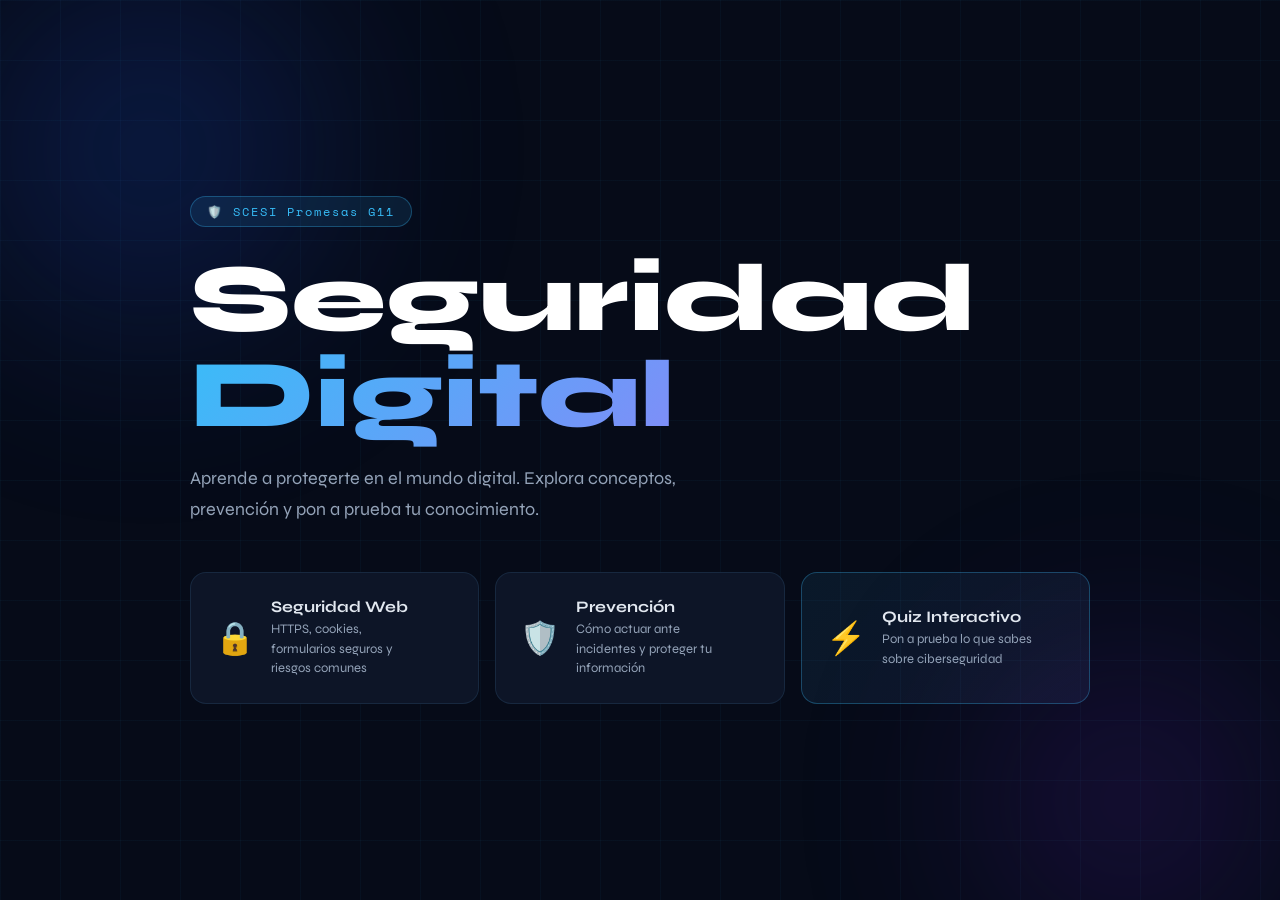
==== index.html @ bc3617bd "style: update quiz styles and layout" ====
<!DOCTYPE html>
<html lang="es">
<head>
  <meta charset="UTF-8">
  <meta name="viewport" content="width=device-width, initial-scale=1.0">
  <title>CiberSeguridad — Aprende y Protégete</title>
  <link rel="preconnect" href="https://fonts.googleapis.com">
  <link href="https://fonts.googleapis.com/css2?family=Space+Mono:wght@400;700&family=Syne:wght@400;600;800&display=swap" rel="stylesheet">
  <link rel="stylesheet" href="css/quiz.css">
</head>
<body>

  <!-- ===== MENU PRINCIPAL ===== -->
  <div id="menu" class="menu-screen">
    <div class="hero-bg">
      <div class="grid-lines"></div>
      <div class="glow-orb orb1"></div>
      <div class="glow-orb orb2"></div>
    </div>

    <div class="hero-content">
      <div class="badge">🛡️ SCESI Promesas G11</div>
      <h1 class="hero-title">Seguridad<br><span class="accent">Digital</span></h1>
      <p class="hero-sub">Aprende a protegerte en el mundo digital. Explora conceptos, prevención y pon a prueba tu conocimiento.</p>

      <div class="card-grid">
        <button class="nav-card" onclick="showScreen('web-security')">
          <div class="card-icon">🔒</div>
          <div class="card-body">
            <h3>Seguridad Web</h3>
            <p>HTTPS, cookies, formularios seguros y riesgos comunes</p>
          </div>
          <div class="card-arrow">→</div>
        </button>

        <button class="nav-card" onclick="showScreen('prevention')">
          <div class="card-icon">🛡️</div>
          <div class="card-body">
            <h3>Prevención</h3>
            <p>Cómo actuar ante incidentes y proteger tu información</p>
          </div>
          <div class="card-arrow">→</div>
        </button>

        <button class="nav-card highlight" onclick="showScreen('quiz')">
          <div class="card-icon">⚡</div>
          <div class="card-body">
            <h3>Quiz Interactivo</h3>
            <p>Pon a prueba lo que sabes sobre ciberseguridad</p>
          </div>
          <div class="card-arrow">→</div>
        </button>
      </div>
    </div>
  </div>

  <!-- ===== SEGURIDAD WEB ===== -->
  <section id="web-security" class="screen hidden">
    <div class="screen-inner">
      <button class="back-btn" onclick="goBack()">← Volver</button>

      <div class="screen-header">
        <span class="screen-tag">Módulo 01</span>
        <h2>Seguridad Web</h2>
        <p class="screen-desc">Comprende los fundamentos que protegen tu experiencia en internet.</p>
      </div>

      <div class="concept-grid">
        <div class="concept-card green">
          <div class="concept-icon">🔐</div>
          <h4>HTTPS</h4>
          <p>Protocolo que cifra la comunicación entre tu navegador y el servidor. Garantiza que nadie intercepte tus datos en tránsito.</p>
          <div class="concept-tag">Cifrado</div>
        </div>

        <div class="concept-card blue">
          <div class="concept-icon">🍪</div>
          <h4>Cookies</h4>
          <p>Pequeños archivos que guardan tus preferencias y sesiones. Pueden ser seguros o usados para rastrearte sin tu consentimiento.</p>
          <div class="concept-tag">Sesiones</div>
        </div>

        <div class="concept-card purple">
          <div class="concept-icon">📝</div>
          <h4>Formularios Seguros</h4>
          <p>Los formularios con HTTPS y validaciones protegen tus datos personales del robo y la manipulación maliciosa.</p>
          <div class="concept-tag">Protección</div>
        </div>

        <div class="concept-card orange">
          <div class="concept-icon">🔑</div>
          <h4>Permisos del Navegador</h4>
          <p>Tu navegador pide permiso antes de acceder a tu cámara, micrófono o ubicación. Siempre revisa qué sitios tienen acceso.</p>
          <div class="concept-tag">Privacidad</div>
        </div>
      </div>

      <div class="risk-section">
        <h3 class="section-label">⚠️ Riesgos Comunes</h3>
        <div class="risk-list">
          <div class="risk-item">
            <div class="risk-num">01</div>
            <div>
              <strong>Enlaces Sospechosos (Phishing)</strong>
              <p>URLs falsas que imitan sitios legítimos para robar tus credenciales. Siempre verifica el dominio antes de hacer clic.</p>
            </div>
          </div>
          <div class="risk-item">
            <div class="risk-num">02</div>
            <div>
              <strong>Descargas Inseguras</strong>
              <p>Archivos de fuentes desconocidas pueden contener malware, virus o ransomware que compromentan tu dispositivo.</p>
            </div>
          </div>
          <div class="risk-item">
            <div class="risk-num">03</div>
            <div>
              <strong>Redes WiFi Públicas</strong>
              <p>En redes no protegidas, atacantes pueden interceptar tu tráfico con ataques "Man-in-the-Middle".</p>
            </div>
          </div>
        </div>
      </div>
    </div>
  </section>

  <!-- ===== PREVENCIÓN ===== -->
  <section id="prevention" class="screen hidden">
    <div class="screen-inner">
      <button class="back-btn" onclick="goBack()">← Volver</button>

      <div class="screen-header">
        <span class="screen-tag">Módulo 02</span>
        <h2>Prevención</h2>
        <p class="screen-desc">Acciones concretas para protegerte antes, durante y después de un incidente.</p>
      </div>

      <div class="prevention-grid">
        <div class="prev-card">
          <div class="prev-step">1</div>
          <div class="prev-icon">🚫</div>
          <h4>No hacer clic en enlaces desconocidos</h4>
          <p>Si recibes un link inesperado por correo o mensaje, no lo abras. Navega directamente al sitio oficial.</p>
        </div>
        <div class="prev-card">
          <div class="prev-step">2</div>
          <div class="prev-icon">📥</div>
          <h4>No descargar archivos sospechosos</h4>
          <p>Descarga software solo desde sitios oficiales. Verifica siempre la fuente y el hash del archivo cuando sea posible.</p>
        </div>
        <div class="prev-card">
          <div class="prev-step">3</div>
          <div class="prev-icon">🌐</div>
          <h4>Usar sitios con HTTPS</h4>
          <p>Busca el candado en la barra de dirección. Evita ingresar datos en sitios sin cifrado (HTTP).</p>
        </div>
        <div class="prev-card">
          <div class="prev-step">4</div>
          <div class="prev-icon">🦠</div>
          <h4>Actualizar el antivirus</h4>
          <p>Mantén tu antivirus al día. Las nuevas amenazas emergen constantemente y las actualizaciones te protegen de ellas.</p>
        </div>
        <div class="prev-card">
          <div class="prev-step">5</div>
          <div class="prev-icon">🔑</div>
          <h4>Contraseñas fuertes y únicas</h4>
          <p>Usa contraseñas largas con caracteres variados. Nunca repitas la misma contraseña en múltiples sitios.</p>
        </div>
        <div class="prev-card">
          <div class="prev-step">6</div>
          <div class="prev-icon">📱</div>
          <h4>Activar autenticación de dos factores</h4>
          <p>El 2FA añade una capa extra de seguridad. Aunque te roben la contraseña, no podrán acceder sin el segundo factor.</p>
        </div>
      </div>

      <div class="incident-box">
        <h3>🚨 ¿Qué hacer si fuiste víctima de un incidente?</h3>
        <ol class="incident-steps">
          <li>Cambia inmediatamente tus contraseñas comprometidas</li>
          <li>Notifica a tu banco si hay datos financieros involucrados</li>
          <li>Escanea tu dispositivo con un antivirus actualizado</li>
          <li>Reporta el incidente a las autoridades correspondientes</li>
          <li>Revisa si tus datos aparecen en filtraciones conocidas</li>
        </ol>
      </div>
    </div>
  </section>

  <!-- ===== QUIZ ===== -->
  <section id="quiz" class="screen hidden">
    <div class="screen-inner">
      <button class="back-btn" onclick="goBack()">← Volver</button>

      <div class="screen-header">
        <span class="screen-tag">Módulo 03</span>
        <h2>Quiz de Ciberseguridad</h2>
        <p class="screen-desc">Responde las preguntas y descubre cuánto sabes sobre seguridad digital.</p>
      </div>

      <div class="quiz-progress-bar">
        <div class="progress-fill" id="progress-fill"></div>
      </div>
      <p class="progress-text" id="progress-text">0 de 5 respondidas</p>

      <div class="questions-list">

        <div class="question-card" id="q0">
          <div class="q-header">
            <span class="q-num">01</span>
            <span class="q-status" id="status0"></span>
          </div>
          <p class="q-text">¿Qué significa HTTPS?</p>
          <div class="options">
            <button class="opt-btn" onclick="checkAnswer(0, true, this)">🔒 Protocolo de transferencia seguro con cifrado</button>
            <button class="opt-btn" onclick="checkAnswer(0, false, this)">💀 Un tipo de virus informático</button>
            <button class="opt-btn" onclick="checkAnswer(0, false, this)">📧 Un protocolo de correo electrónico</button>
          </div>
          <div class="feedback" id="feedback0"></div>
        </div>

        <div class="question-card" id="q1">
          <div class="q-header">
            <span class="q-num">02</span>
            <span class="q-status" id="status1"></span>
          </div>
          <p class="q-text">¿Es seguro descargar archivos de fuentes desconocidas?</p>
          <div class="options">
            <button class="opt-btn" onclick="checkAnswer(1, false, this)">✅ Sí, si el archivo se ve normal</button>
            <button class="opt-btn" onclick="checkAnswer(1, true, this)">🚫 No, pueden contener malware</button>
          </div>
          <div class="feedback" id="feedback1"></div>
        </div>

        <div class="question-card" id="q2">
          <div class="q-header">
            <span class="q-num">03</span>
            <span class="q-status" id="status2"></span>
          </div>
          <p class="q-text">¿Qué debes hacer con enlaces sospechosos que recibes?</p>
          <div class="options">
            <button class="opt-btn" onclick="checkAnswer(2, true, this)">🛡️ Evitar abrirlos y reportarlos</button>
            <button class="opt-btn" onclick="checkAnswer(2, false, this)">🖱️ Abrirlos para ver de qué se trata</button>
            <button class="opt-btn" onclick="checkAnswer(2, false, this)">📤 Reenviarlos a contactos para avisar</button>
          </div>
          <div class="feedback" id="feedback2"></div>
        </div>

        <div class="question-card" id="q3">
          <div class="q-header">
            <span class="q-num">04</span>
            <span class="q-status" id="status3"></span>
          </div>
          <p class="q-text">¿Para qué sirve la autenticación de dos factores (2FA)?</p>
          <div class="options">
            <button class="opt-btn" onclick="checkAnswer(3, false, this)">🎨 Para cambiar el diseño del login</button>
            <button class="opt-btn" onclick="checkAnswer(3, true, this)">🔐 Añade una capa extra de seguridad además de la contraseña</button>
            <button class="opt-btn" onclick="checkAnswer(3, false, this)">📶 Mejora la velocidad de internet</button>
          </div>
          <div class="feedback" id="feedback3"></div>
        </div>

        <div class="question-card" id="q4">
          <div class="q-header">
            <span class="q-num">05</span>
            <span class="q-status" id="status4"></span>
          </div>
          <p class="q-text">¿Qué indica el candado 🔒 en la barra de dirección del navegador?</p>
          <div class="options">
            <button class="opt-btn" onclick="checkAnswer(4, false, this)">🚨 Que el sitio está bloqueado</button>
            <button class="opt-btn" onclick="checkAnswer(4, false, this)">💳 Que puedes pagar de forma gratuita</button>
            <button class="opt-btn" onclick="checkAnswer(4, true, this)">✅ Que la conexión usa HTTPS y está cifrada</button>
          </div>
          <div class="feedback" id="feedback4"></div>
        </div>

      </div>

      <div class="score-panel" id="score-panel">
        <div class="score-label">Puntaje</div>
        <div class="score-display" id="score">0/5</div>
        <div class="final-msg" id="final"></div>
        <button class="retry-btn" onclick="resetQuiz()" id="retry-btn" style="display:none">🔄 Intentar de nuevo</button>
      </div>

    </div>
  </section>

  <script src="js/quiz.js"></script>
</body>
</html>
---- css/quiz.css ----
/* ===========================
   CSS VARIABLES & RESET
=========================== */
:root {
  --bg: #060b18;
  --surface: #0d1527;
  --surface2: #111e35;
  --border: rgba(99, 179, 237, 0.12);
  --accent: #38bdf8;
  --accent2: #818cf8;
  --accent3: #34d399;
  --danger: #f87171;
  --text: #e2e8f0;
  --text-dim: #94a3b8;
  --green: #34d399;
  --green-dim: rgba(52, 211, 153, 0.1);
  --blue: #60a5fa;
  --blue-dim: rgba(96, 165, 250, 0.1);
  --purple: #a78bfa;
  --purple-dim: rgba(167, 139, 250, 0.1);
  --orange: #fb923c;
  --orange-dim: rgba(251, 146, 60, 0.1);
  --radius: 16px;
  --font-display: 'Syne', sans-serif;
  --font-mono: 'Space Mono', monospace;
}
 
*, *::before, *::after {
  box-sizing: border-box;
  margin: 0;
  padding: 0;
}
 
html { scroll-behavior: smooth; }
 
body {
  background: var(--bg);
  color: var(--text);
  font-family: var(--font-display);
  min-height: 100vh;
  overflow-x: hidden;
}
 
/* ===========================
   MENU / HERO
=========================== */
.menu-screen {
  min-height: 100vh;
  display: flex;
  align-items: center;
  justify-content: center;
  position: relative;
  padding: 40px 20px;
}
 
.hero-bg {
  position: fixed;
  inset: 0;
  pointer-events: none;
  z-index: 0;
  overflow: hidden;
}
 
.grid-lines {
  position: absolute;
  inset: 0;
  background-image:
    linear-gradient(rgba(56, 189, 248, 0.04) 1px, transparent 1px),
    linear-gradient(90deg, rgba(56, 189, 248, 0.04) 1px, transparent 1px);
  background-size: 60px 60px;
}
 
.glow-orb {
  position: absolute;
  border-radius: 50%;
  filter: blur(100px);
  opacity: 0.35;
  animation: float 8s ease-in-out infinite;
}
.orb1 {
  width: 500px; height: 500px;
  background: radial-gradient(circle, #1d4ed8, transparent 70%);
  top: -100px; left: -100px;
}
.orb2 {
  width: 400px; height: 400px;
  background: radial-gradient(circle, #5b21b6, transparent 70%);
  bottom: -100px; right: -50px;
  animation-delay: -4s;
}
 
@keyframes float {
  0%, 100% { transform: translate(0, 0); }
  50% { transform: translate(30px, 20px); }
}
 
.hero-content {
  position: relative;
  z-index: 1;
  max-width: 900px;
  width: 100%;
}
 
.badge {
  display: inline-block;
  background: rgba(56, 189, 248, 0.1);
  border: 1px solid rgba(56, 189, 248, 0.3);
  color: var(--accent);
  font-family: var(--font-mono);
  font-size: 12px;
  padding: 6px 16px;
  border-radius: 100px;
  letter-spacing: 2px;
  margin-bottom: 24px;
}
 
.hero-title {
  font-size: clamp(3rem, 8vw, 6rem);
  font-weight: 800;
  line-height: 1;
  margin-bottom: 20px;
  color: #fff;
}
 
.accent {
  background: linear-gradient(135deg, var(--accent), var(--accent2));
  -webkit-background-clip: text;
  -webkit-text-fill-color: transparent;
  background-clip: text;
}
 
.hero-sub {
  font-size: 18px;
  color: var(--text-dim);
  max-width: 540px;
  line-height: 1.7;
  margin-bottom: 48px;
}


/* ===========================
   NAV CARDS (MENU)
=========================== */
.card-grid {
  display: grid;
  grid-template-columns: repeat(auto-fit, minmax(240px, 1fr));
  gap: 16px;
}
 
.nav-card {
  display: flex;
  align-items: center;
  gap: 16px;
  background: var(--surface);
  border: 1px solid var(--border);
  border-radius: var(--radius);
  padding: 24px;
  cursor: pointer;
  text-align: left;
  transition: all 0.3s ease;
  color: var(--text);
  font-family: var(--font-display);
  position: relative;
  overflow: hidden;
}
 
.nav-card::before {
  content: '';
  position: absolute;
  inset: 0;
  opacity: 0;
  transition: opacity 0.3s;
  background: linear-gradient(135deg, rgba(56,189,248,0.06), rgba(129,140,248,0.06));
}
 
.nav-card:hover {
  border-color: rgba(56, 189, 248, 0.4);
  transform: translateY(-4px);
  box-shadow: 0 20px 40px rgba(0,0,0,0.4), 0 0 0 1px rgba(56,189,248,0.2);
}
 
.nav-card:hover::before { opacity: 1; }
 
.nav-card.highlight {
  border-color: rgba(56,189,248,0.3);
  background: linear-gradient(135deg, rgba(56,189,248,0.08), rgba(129,140,248,0.08));
}
 
.nav-card.highlight:hover {
  box-shadow: 0 20px 40px rgba(56,189,248,0.2), 0 0 0 1px rgba(56,189,248,0.4);
}
 
.card-icon {
  font-size: 2rem;
  flex-shrink: 0;
}
 
.card-body h3 {
  font-size: 16px;
  font-weight: 700;
  margin-bottom: 4px;
}
 
.card-body p {
  font-size: 13px;
  color: var(--text-dim);
  line-height: 1.5;
}
 
.card-arrow {
  margin-left: auto;
  font-size: 20px;
  color: var(--accent);
  opacity: 0;
  transform: translateX(-8px);
  transition: all 0.3s;
  flex-shrink: 0;
}
 
.nav-card:hover .card-arrow {
  opacity: 1;
  transform: translateX(0);
}
 
/* ===========================
   SCREENS
=========================== */
.screen {
  min-height: 100vh;
  padding: 40px 20px;
  display: flex;
  align-items: flex-start;
  justify-content: center;
}
 
.screen.hidden { display: none; }
 
.screen-inner {
  max-width: 860px;
  width: 100%;
  padding-top: 20px;
}
 
.back-btn {
  background: transparent;
  border: 1px solid var(--border);
  color: var(--text-dim);
  font-family: var(--font-mono);
  font-size: 13px;
  padding: 10px 20px;
  border-radius: 100px;
  cursor: pointer;
  margin-bottom: 40px;
  transition: all 0.2s;
  letter-spacing: 1px;
}
 
.back-btn:hover {
  border-color: var(--accent);
  color: var(--accent);
  background: rgba(56,189,248,0.06);
}
 
.screen-header {
  margin-bottom: 40px;
}
 
.screen-tag {
  font-family: var(--font-mono);
  font-size: 11px;
  color: var(--accent);
  letter-spacing: 3px;
  display: block;
  margin-bottom: 12px;
  text-transform: uppercase;
}
 
.screen-header h2 {
  font-size: clamp(2rem, 5vw, 3.5rem);
  font-weight: 800;
  color: #fff;
  margin-bottom: 12px;
}
 
.screen-desc {
  font-size: 16px;
  color: var(--text-dim);
  line-height: 1.7;
}
 
/* ===========================
   CONCEPT CARDS (SEGURIDAD WEB)
=========================== */
.concept-grid {
  display: grid;
  grid-template-columns: repeat(auto-fit, minmax(200px, 1fr));
  gap: 16px;
  margin-bottom: 48px;
}
 
.concept-card {
  background: var(--surface);
  border-radius: var(--radius);
  padding: 28px 24px;
  border: 1px solid transparent;
  position: relative;
  transition: transform 0.3s, box-shadow 0.3s;
}
 
.concept-card:hover {
  transform: translateY(-4px);
  box-shadow: 0 16px 32px rgba(0,0,0,0.3);
}
 
.concept-card.green { border-color: rgba(52,211,153,0.2); background: linear-gradient(135deg, var(--surface), rgba(52,211,153,0.04)); }
.concept-card.blue  { border-color: rgba(96,165,250,0.2);  background: linear-gradient(135deg, var(--surface), rgba(96,165,250,0.04)); }
.concept-card.purple{ border-color: rgba(167,139,250,0.2); background: linear-gradient(135deg, var(--surface), rgba(167,139,250,0.04)); }
.concept-card.orange{ border-color: rgba(251,146,60,0.2);  background: linear-gradient(135deg, var(--surface), rgba(251,146,60,0.04)); }
 
.concept-icon {
  font-size: 2rem;
  margin-bottom: 16px;
  display: block;
}
 
.concept-card h4 {
  font-size: 16px;
  font-weight: 700;
  margin-bottom: 10px;
  color: #fff;
}
 
.concept-card p {
  font-size: 13px;
  color: var(--text-dim);
  line-height: 1.7;
}
 
.concept-tag {
  margin-top: 16px;
  font-family: var(--font-mono);
  font-size: 10px;
  letter-spacing: 2px;
  padding: 4px 10px;
  border-radius: 100px;
  display: inline-block;
}
 
.green .concept-tag  { background: var(--green-dim); color: var(--green); }
.blue .concept-tag   { background: var(--blue-dim); color: var(--blue); }
.purple .concept-tag { background: var(--purple-dim); color: var(--purple); }
.orange .concept-tag { background: var(--orange-dim); color: var(--orange); }
 
/* ===========================
   RISK SECTION
=========================== */
.risk-section {
  background: var(--surface);
  border: 1px solid rgba(248,113,113,0.15);
  border-radius: var(--radius);
  padding: 32px;
}
 
.section-label {
  font-size: 14px;
  font-family: var(--font-mono);
  letter-spacing: 2px;
  color: var(--danger);
  margin-bottom: 24px;
  text-transform: uppercase;
}
 
.risk-list { display: flex; flex-direction: column; gap: 20px; }
 
.risk-item {
  display: flex;
  gap: 20px;
  align-items: flex-start;
}
 
.risk-num {
  font-family: var(--font-mono);
  font-size: 11px;
  font-weight: 700;
  color: var(--danger);
  background: rgba(248,113,113,0.1);
  border: 1px solid rgba(248,113,113,0.2);
  border-radius: 6px;
  padding: 4px 10px;
  flex-shrink: 0;
  margin-top: 2px;
}
 
.risk-item strong {
  display: block;
  font-size: 15px;
  margin-bottom: 4px;
  color: #fff;
}
 
.risk-item p {
  font-size: 13px;
  color: var(--text-dim);
  line-height: 1.6;
}
 
/* ===========================
   PREVENTION GRID
=========================== */
.prevention-grid {
  display: grid;
  grid-template-columns: repeat(auto-fit, minmax(240px, 1fr));
  gap: 16px;
  margin-bottom: 40px;
}
 
.prev-card {
  background: var(--surface);
  border: 1px solid var(--border);
  border-radius: var(--radius);
  padding: 28px 24px;
  position: relative;
  transition: all 0.3s;
}
 
.prev-card:hover {
  border-color: rgba(52,211,153,0.3);
  transform: translateY(-3px);
  box-shadow: 0 12px 28px rgba(0,0,0,0.3);
}
 
.prev-step {
  position: absolute;
  top: 20px; right: 20px;
  font-family: var(--font-mono);
  font-size: 11px;
  color: var(--text-dim);
  background: var(--surface2);
  border-radius: 6px;
  padding: 3px 8px;
}
 
.prev-icon {
  font-size: 2rem;
  margin-bottom: 14px;
  display: block;
}
 
.prev-card h4 {
  font-size: 15px;
  font-weight: 700;
  color: #fff;
  margin-bottom: 10px;
  line-height: 1.4;
}
 
.prev-card p {
  font-size: 13px;
  color: var(--text-dim);
  line-height: 1.7;
}
 
/* ===========================
   INCIDENT BOX
=========================== */
.incident-box {
  background: linear-gradient(135deg, rgba(248,113,113,0.06), rgba(251,146,60,0.06));
  border: 1px solid rgba(248,113,113,0.2);
  border-radius: var(--radius);
  padding: 32px;
}
 
.incident-box h3 {
  font-size: 18px;
  font-weight: 700;
  color: var(--danger);
  margin-bottom: 20px;
}
 
.incident-steps {
  list-style: none;
  counter-reset: steps;
  display: flex;
  flex-direction: column;
  gap: 12px;
}
 
.incident-steps li {
  counter-increment: steps;
  display: flex;
  align-items: center;
  gap: 16px;
  font-size: 14px;
  color: var(--text);
  line-height: 1.5;
}
 
.incident-steps li::before {
  content: counter(steps);
  min-width: 28px; height: 28px;
  background: rgba(248,113,113,0.15);
  border: 1px solid rgba(248,113,113,0.3);
  border-radius: 50%;
  display: flex;
  align-items: center;
  justify-content: center;
  font-family: var(--font-mono);
  font-size: 11px;
  color: var(--danger);
  flex-shrink: 0;
}
 
/* ===========================
   QUIZ
=========================== */
.quiz-progress-bar {
  height: 4px;
  background: var(--surface2);
  border-radius: 100px;
  margin-bottom: 10px;
  overflow: hidden;
}
 
.progress-fill {
  height: 100%;
  width: 0%;
  background: linear-gradient(90deg, var(--accent), var(--accent2));
  border-radius: 100px;
  transition: width 0.5s ease;
}
 
.progress-text {
  font-family: var(--font-mono);
  font-size: 12px;
  color: var(--text-dim);
  margin-bottom: 32px;
  letter-spacing: 1px;
}
 
.questions-list { display: flex; flex-direction: column; gap: 20px; margin-bottom: 32px; }
 
.question-card {
  background: var(--surface);
  border: 1px solid var(--border);
  border-radius: var(--radius);
  padding: 28px;
  transition: border-color 0.3s;
}

 
.question-card.answered-correct { border-color: rgba(52,211,153,0.4); }
.question-card.answered-wrong   { border-color: rgba(248,113,113,0.3); }
 
.q-header {
  display: flex;
  justify-content: space-between;
  align-items: center;
  margin-bottom: 14px;
}
 
.q-num {
  font-family: var(--font-mono);
  font-size: 11px;
  letter-spacing: 2px;
  color: var(--accent);
  background: rgba(56,189,248,0.08);
  border: 1px solid rgba(56,189,248,0.2);
  padding: 4px 10px;
  border-radius: 6px;
}
 
.q-status { font-size: 18px; }
 
.q-text {
  font-size: 16px;
  font-weight: 600;
  color: #fff;
  margin-bottom: 20px;
  line-height: 1.5;
}
 
.options { display: flex; flex-direction: column; gap: 10px; }
 
.opt-btn {
  background: var(--surface2);
  border: 1px solid var(--border);
  color: var(--text);
  font-family: var(--font-display);
  font-size: 14px;
  padding: 14px 20px;
  border-radius: 10px;
  cursor: pointer;
  text-align: left;
  transition: all 0.25s;
  line-height: 1.4;
}
 
.opt-btn:hover:not(:disabled) {
  border-color: rgba(56,189,248,0.4);
  background: rgba(56,189,248,0.06);
  color: #fff;
  transform: translateX(4px);
}
 
.opt-btn:disabled { cursor: not-allowed; opacity: 0.8; }
 
.opt-btn.correct {
  background: rgba(52,211,153,0.12) !important;
  border-color: rgba(52,211,153,0.5) !important;
  color: var(--green) !important;
}
 
.opt-btn.wrong {
  background: rgba(248,113,113,0.1) !important;
  border-color: rgba(248,113,113,0.4) !important;
  color: var(--danger) !important;
}
 
.feedback {
  margin-top: 14px;
  font-size: 13px;
  line-height: 1.6;
  color: var(--text-dim);
  min-height: 0;
  overflow: hidden;
  max-height: 0;
  transition: max-height 0.4s ease, opacity 0.4s ease;
  opacity: 0;
}
 
.feedback.show {
  max-height: 100px;
  opacity: 1;
}
 
/* ===========================
   SCORE PANEL
=========================== */
.score-panel {
  background: var(--surface);
  border: 1px solid var(--border);
  border-radius: var(--radius);
  padding: 36px;
  text-align: center;
}
 
.score-label {
  font-family: var(--font-mono);
  font-size: 11px;
  letter-spacing: 3px;
  color: var(--text-dim);
  text-transform: uppercase;
  margin-bottom: 12px;
}
 
.score-display {
  font-size: clamp(3rem, 8vw, 5rem);
  font-weight: 800;
  background: linear-gradient(135deg, var(--accent), var(--accent2));
  -webkit-background-clip: text;
  -webkit-text-fill-color: transparent;
  background-clip: text;
  margin-bottom: 16px;
  font-family: var(--font-mono);
}
 
.final-msg {
  font-size: 20px;
  font-weight: 600;
  color: var(--text);
  min-height: 30px;
}
 
.retry-btn {
  margin-top: 24px;
  background: transparent;
  border: 1px solid var(--border);
  color: var(--accent);
  font-family: var(--font-mono);
  font-size: 13px;
  padding: 12px 28px;
  border-radius: 100px;
  cursor: pointer;
  letter-spacing: 1px;
  transition: all 0.2s;
}
 
.retry-btn:hover {
  background: rgba(56,189,248,0.08);
  border-color: var(--accent);
  transform: scale(1.03);
}

@media (max-width: 600px) {
  .hero-title { font-size: 2.8rem; }
  .card-grid { grid-template-columns: 1fr; }
  .concept-grid { grid-template-columns: 1fr; }
  .prevention-grid { grid-template-columns: 1fr; }
  .screen { padding: 20px 16px; }
  .question-card { padding: 20px; }
}
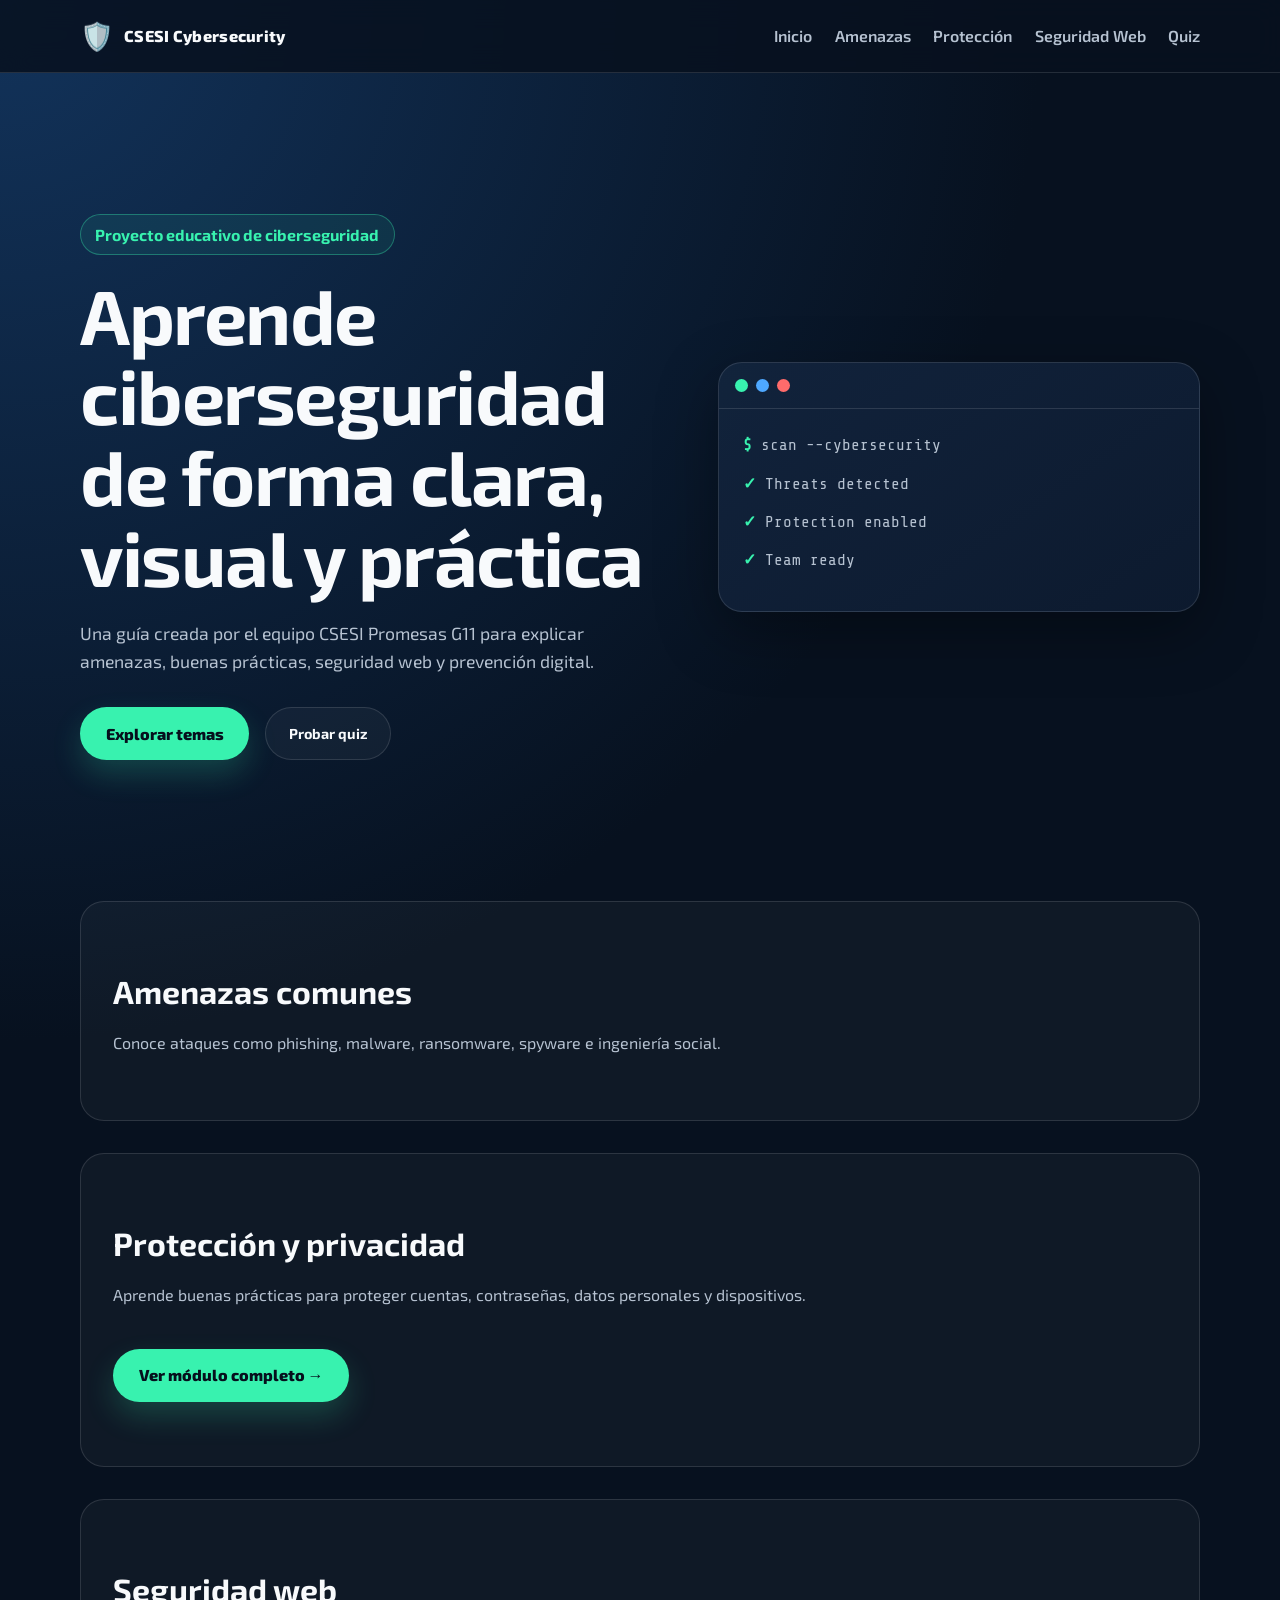
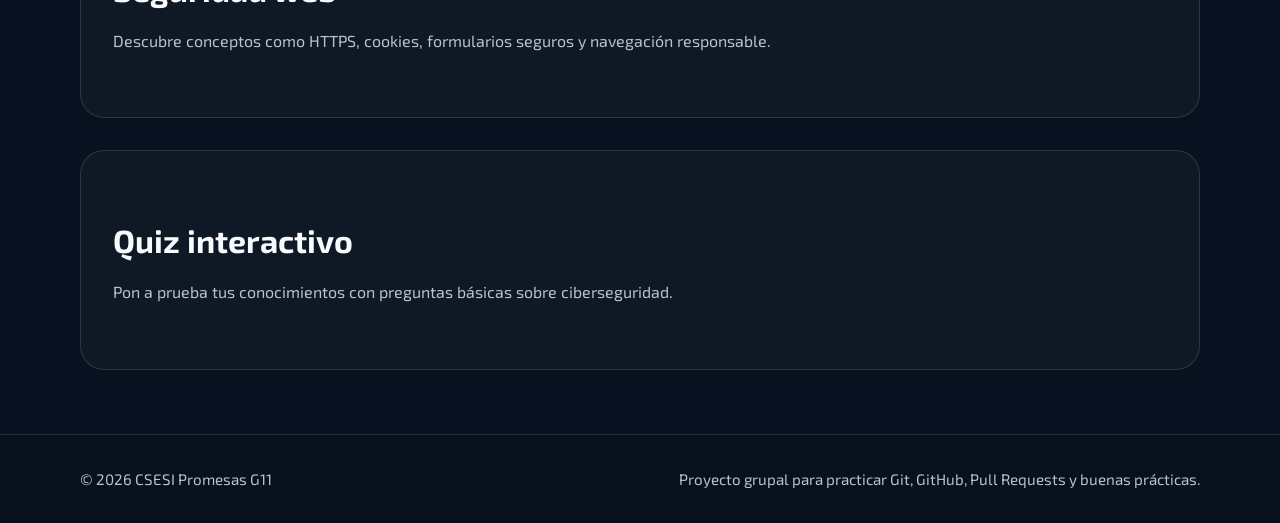
==== commit 49179e05: "feat: add protection & privacy module with interactive components - Add proteccion.html as standalon" ====
--- a/index.html
+++ b/index.html
@@ -1,291 +1,111 @@
 <!DOCTYPE html>
 <html lang="es">
 <head>
-  <meta charset="UTF-8">
-  <meta name="viewport" content="width=device-width, initial-scale=1.0">
-  <title>CiberSeguridad — Aprende y Protégete</title>
-  <link rel="preconnect" href="https://fonts.googleapis.com">
-  <link href="https://fonts.googleapis.com/css2?family=Space+Mono:wght@400;700&family=Syne:wght@400;600;800&display=swap" rel="stylesheet">
-  <link rel="stylesheet" href="css/quiz.css">
+  <meta charset="UTF-8" />
+  <meta name="viewport" content="width=device-width, initial-scale=1.0" />
+  <title>CSESI Promesas G11 | Cybersecurity Guide</title>
+  <link rel="stylesheet" href="styles.css" />
+  <link rel="preconnect" href="https://fonts.googleapis.com" />
+  <link href="https://fonts.googleapis.com/css2?family=Share+Tech+Mono&family=Exo+2:wght@300;400;600;800&display=swap" rel="stylesheet" />
 </head>
 <body>
+  <header class="site-header">
+    <nav class="navbar">
+      <a href="#home" class="logo">
+        <span class="logo-icon">🛡️</span>
+        <span>CSESI Cybersecurity</span>
+      </a>
 
-  <!-- ===== MENU PRINCIPAL ===== -->
-  <div id="menu" class="menu-screen">
-    <div class="hero-bg">
-      <div class="grid-lines"></div>
-      <div class="glow-orb orb1"></div>
-      <div class="glow-orb orb2"></div>
-    </div>
+      <button class="menu-toggle" id="menuToggle" aria-label="Abrir menú">
+        ☰
+      </button>
 
-    <div class="hero-content">
-      <div class="badge">🛡️ SCESI Promesas G11</div>
-      <h1 class="hero-title">Seguridad<br><span class="accent">Digital</span></h1>
-      <p class="hero-sub">Aprende a protegerte en el mundo digital. Explora conceptos, prevención y pon a prueba tu conocimiento.</p>
+      <ul class="nav-links" id="navLinks">
+        <li><a href="#home">Inicio</a></li>
+        <li><a href="#threats">Amenazas</a></li>
+        <li><a href="#protection">Protección</a></li>
+        <li><a href="#web-security">Seguridad Web</a></li>
+        <li><a href="#quiz">Quiz</a></li>
+      </ul>
+    </nav>
+  </header>
 
-      <div class="card-grid">
-        <button class="nav-card" onclick="showScreen('web-security')">
-          <div class="card-icon">🔒</div>
-          <div class="card-body">
-            <h3>Seguridad Web</h3>
-            <p>HTTPS, cookies, formularios seguros y riesgos comunes</p>
-          </div>
-          <div class="card-arrow">→</div>
-        </button>
+  <main>
+    <section id="home" class="hero">
+      <div class="hero-content">
+        <p class="hero-badge">Proyecto educativo de ciberseguridad</p>
 
-        <button class="nav-card" onclick="showScreen('prevention')">
-          <div class="card-icon">🛡️</div>
-          <div class="card-body">
-            <h3>Prevención</h3>
-            <p>Cómo actuar ante incidentes y proteger tu información</p>
-          </div>
-          <div class="card-arrow">→</div>
-        </button>
+        <h1>
+          Aprende ciberseguridad de forma clara, visual y práctica
+        </h1>
 
-        <button class="nav-card highlight" onclick="showScreen('quiz')">
-          <div class="card-icon">⚡</div>
-          <div class="card-body">
-            <h3>Quiz Interactivo</h3>
-            <p>Pon a prueba lo que sabes sobre ciberseguridad</p>
-          </div>
-          <div class="card-arrow">→</div>
-        </button>
-      </div>
-    </div>
-  </div>
+        <p class="hero-description">
+          Una guía creada por el equipo CSESI Promesas G11 para explicar amenazas,
+          buenas prácticas, seguridad web y prevención digital.
+        </p>
 
-  <!-- ===== SEGURIDAD WEB ===== -->
-  <section id="web-security" class="screen hidden">
-    <div class="screen-inner">
-      <button class="back-btn" onclick="goBack()">← Volver</button>
-
-      <div class="screen-header">
-        <span class="screen-tag">Módulo 01</span>
-        <h2>Seguridad Web</h2>
-        <p class="screen-desc">Comprende los fundamentos que protegen tu experiencia en internet.</p>
-      </div>
-
-      <div class="concept-grid">
-        <div class="concept-card green">
-          <div class="concept-icon">🔐</div>
-          <h4>HTTPS</h4>
-          <p>Protocolo que cifra la comunicación entre tu navegador y el servidor. Garantiza que nadie intercepte tus datos en tránsito.</p>
-          <div class="concept-tag">Cifrado</div>
-        </div>
-
-        <div class="concept-card blue">
-          <div class="concept-icon">🍪</div>
-          <h4>Cookies</h4>
-          <p>Pequeños archivos que guardan tus preferencias y sesiones. Pueden ser seguros o usados para rastrearte sin tu consentimiento.</p>
-          <div class="concept-tag">Sesiones</div>
-        </div>
-
-        <div class="concept-card purple">
-          <div class="concept-icon">📝</div>
-          <h4>Formularios Seguros</h4>
-          <p>Los formularios con HTTPS y validaciones protegen tus datos personales del robo y la manipulación maliciosa.</p>
-          <div class="concept-tag">Protección</div>
-        </div>
-
-        <div class="concept-card orange">
-          <div class="concept-icon">🔑</div>
-          <h4>Permisos del Navegador</h4>
-          <p>Tu navegador pide permiso antes de acceder a tu cámara, micrófono o ubicación. Siempre revisa qué sitios tienen acceso.</p>
-          <div class="concept-tag">Privacidad</div>
+        <div class="hero-actions">
+          <a href="#threats" class="btn btn-primary">Explorar temas</a>
+          <a href="#quiz" class="btn btn-secondary">Probar quiz</a>
         </div>
       </div>
 
-      <div class="risk-section">
-        <h3 class="section-label">⚠️ Riesgos Comunes</h3>
-        <div class="risk-list">
-          <div class="risk-item">
-            <div class="risk-num">01</div>
-            <div>
-              <strong>Enlaces Sospechosos (Phishing)</strong>
-              <p>URLs falsas que imitan sitios legítimos para robar tus credenciales. Siempre verifica el dominio antes de hacer clic.</p>
-            </div>
-          </div>
-          <div class="risk-item">
-            <div class="risk-num">02</div>
-            <div>
-              <strong>Descargas Inseguras</strong>
-              <p>Archivos de fuentes desconocidas pueden contener malware, virus o ransomware que compromentan tu dispositivo.</p>
-            </div>
-          </div>
-          <div class="risk-item">
-            <div class="risk-num">03</div>
-            <div>
-              <strong>Redes WiFi Públicas</strong>
-              <p>En redes no protegidas, atacantes pueden interceptar tu tráfico con ataques "Man-in-the-Middle".</p>
-            </div>
-          </div>
+      <div class="hero-card">
+        <div class="card-header">
+          <span></span>
+          <span></span>
+          <span></span>
+        </div>
+
+        <div class="terminal-text">
+          <p><span>$</span> scan --cybersecurity</p>
+          <p><span>✓</span> Threats detected</p>
+          <p><span>✓</span> Protection enabled</p>
+          <p><span>✓</span> Team ready</p>
         </div>
       </div>
+    </section>
+
+    <section id="threats" class="section-placeholder">
+      <h2>Amenazas comunes</h2>
+      <p>
+        Conoce ataques como phishing, malware, ransomware, spyware e ingeniería social.
+      </p>
+    </section>
+
+    <section id="protection" class="section-placeholder">
+      <h2>Protección y privacidad</h2>
+      <p>
+        Aprende buenas prácticas para proteger cuentas, contraseñas, datos personales y dispositivos.
+      </p>
+      <br/>
+      <a href="proteccion.html" class="btn btn-primary" style="margin-top:1rem;">
+        Ver módulo completo →
+      </a>
+    </section>
+
+    <section id="web-security" class="section-placeholder">
+      <h2>Seguridad web</h2>
+      <p>
+        Descubre conceptos como HTTPS, cookies, formularios seguros y navegación responsable.
+      </p>
+    </section>
+
+    <section id="quiz" class="section-placeholder">
+      <h2>Quiz interactivo</h2>
+      <p>
+        Pon a prueba tus conocimientos con preguntas básicas sobre ciberseguridad.
+      </p>
+    </section>
+  </main>
+
+  <footer class="site-footer">
+    <div class="footer-content">
+      <p>© 2026 CSESI Promesas G11</p>
+      <p>Proyecto grupal para practicar Git, GitHub, Pull Requests y buenas prácticas.</p>
     </div>
-  </section>
+  </footer>
 
-  <!-- ===== PREVENCIÓN ===== -->
-  <section id="prevention" class="screen hidden">
-    <div class="screen-inner">
-      <button class="back-btn" onclick="goBack()">← Volver</button>
-
-      <div class="screen-header">
-        <span class="screen-tag">Módulo 02</span>
-        <h2>Prevención</h2>
-        <p class="screen-desc">Acciones concretas para protegerte antes, durante y después de un incidente.</p>
-      </div>
-
-      <div class="prevention-grid">
-        <div class="prev-card">
-          <div class="prev-step">1</div>
-          <div class="prev-icon">🚫</div>
-          <h4>No hacer clic en enlaces desconocidos</h4>
-          <p>Si recibes un link inesperado por correo o mensaje, no lo abras. Navega directamente al sitio oficial.</p>
-        </div>
-        <div class="prev-card">
-          <div class="prev-step">2</div>
-          <div class="prev-icon">📥</div>
-          <h4>No descargar archivos sospechosos</h4>
-          <p>Descarga software solo desde sitios oficiales. Verifica siempre la fuente y el hash del archivo cuando sea posible.</p>
-        </div>
-        <div class="prev-card">
-          <div class="prev-step">3</div>
-          <div class="prev-icon">🌐</div>
-          <h4>Usar sitios con HTTPS</h4>
-          <p>Busca el candado en la barra de dirección. Evita ingresar datos en sitios sin cifrado (HTTP).</p>
-        </div>
-        <div class="prev-card">
-          <div class="prev-step">4</div>
-          <div class="prev-icon">🦠</div>
-          <h4>Actualizar el antivirus</h4>
-          <p>Mantén tu antivirus al día. Las nuevas amenazas emergen constantemente y las actualizaciones te protegen de ellas.</p>
-        </div>
-        <div class="prev-card">
-          <div class="prev-step">5</div>
-          <div class="prev-icon">🔑</div>
-          <h4>Contraseñas fuertes y únicas</h4>
-          <p>Usa contraseñas largas con caracteres variados. Nunca repitas la misma contraseña en múltiples sitios.</p>
-        </div>
-        <div class="prev-card">
-          <div class="prev-step">6</div>
-          <div class="prev-icon">📱</div>
-          <h4>Activar autenticación de dos factores</h4>
-          <p>El 2FA añade una capa extra de seguridad. Aunque te roben la contraseña, no podrán acceder sin el segundo factor.</p>
-        </div>
-      </div>
-
-      <div class="incident-box">
-        <h3>🚨 ¿Qué hacer si fuiste víctima de un incidente?</h3>
-        <ol class="incident-steps">
-          <li>Cambia inmediatamente tus contraseñas comprometidas</li>
-          <li>Notifica a tu banco si hay datos financieros involucrados</li>
-          <li>Escanea tu dispositivo con un antivirus actualizado</li>
-          <li>Reporta el incidente a las autoridades correspondientes</li>
-          <li>Revisa si tus datos aparecen en filtraciones conocidas</li>
-        </ol>
-      </div>
-    </div>
-  </section>
-
-  <!-- ===== QUIZ ===== -->
-  <section id="quiz" class="screen hidden">
-    <div class="screen-inner">
-      <button class="back-btn" onclick="goBack()">← Volver</button>
-
-      <div class="screen-header">
-        <span class="screen-tag">Módulo 03</span>
-        <h2>Quiz de Ciberseguridad</h2>
-        <p class="screen-desc">Responde las preguntas y descubre cuánto sabes sobre seguridad digital.</p>
-      </div>
-
-      <div class="quiz-progress-bar">
-        <div class="progress-fill" id="progress-fill"></div>
-      </div>
-      <p class="progress-text" id="progress-text">0 de 5 respondidas</p>
-
-      <div class="questions-list">
-
-        <div class="question-card" id="q0">
-          <div class="q-header">
-            <span class="q-num">01</span>
-            <span class="q-status" id="status0"></span>
-          </div>
-          <p class="q-text">¿Qué significa HTTPS?</p>
-          <div class="options">
-            <button class="opt-btn" onclick="checkAnswer(0, true, this)">🔒 Protocolo de transferencia seguro con cifrado</button>
-            <button class="opt-btn" onclick="checkAnswer(0, false, this)">💀 Un tipo de virus informático</button>
-            <button class="opt-btn" onclick="checkAnswer(0, false, this)">📧 Un protocolo de correo electrónico</button>
-          </div>
-          <div class="feedback" id="feedback0"></div>
-        </div>
-
-        <div class="question-card" id="q1">
-          <div class="q-header">
-            <span class="q-num">02</span>
-            <span class="q-status" id="status1"></span>
-          </div>
-          <p class="q-text">¿Es seguro descargar archivos de fuentes desconocidas?</p>
-          <div class="options">
-            <button class="opt-btn" onclick="checkAnswer(1, false, this)">✅ Sí, si el archivo se ve normal</button>
-            <button class="opt-btn" onclick="checkAnswer(1, true, this)">🚫 No, pueden contener malware</button>
-          </div>
-          <div class="feedback" id="feedback1"></div>
-        </div>
-
-        <div class="question-card" id="q2">
-          <div class="q-header">
-            <span class="q-num">03</span>
-            <span class="q-status" id="status2"></span>
-          </div>
-          <p class="q-text">¿Qué debes hacer con enlaces sospechosos que recibes?</p>
-          <div class="options">
-            <button class="opt-btn" onclick="checkAnswer(2, true, this)">🛡️ Evitar abrirlos y reportarlos</button>
-            <button class="opt-btn" onclick="checkAnswer(2, false, this)">🖱️ Abrirlos para ver de qué se trata</button>
-            <button class="opt-btn" onclick="checkAnswer(2, false, this)">📤 Reenviarlos a contactos para avisar</button>
-          </div>
-          <div class="feedback" id="feedback2"></div>
-        </div>
-
-        <div class="question-card" id="q3">
-          <div class="q-header">
-            <span class="q-num">04</span>
-            <span class="q-status" id="status3"></span>
-          </div>
-          <p class="q-text">¿Para qué sirve la autenticación de dos factores (2FA)?</p>
-          <div class="options">
-            <button class="opt-btn" onclick="checkAnswer(3, false, this)">🎨 Para cambiar el diseño del login</button>
-            <button class="opt-btn" onclick="checkAnswer(3, true, this)">🔐 Añade una capa extra de seguridad además de la contraseña</button>
-            <button class="opt-btn" onclick="checkAnswer(3, false, this)">📶 Mejora la velocidad de internet</button>
-          </div>
-          <div class="feedback" id="feedback3"></div>
-        </div>
-
-        <div class="question-card" id="q4">
-          <div class="q-header">
-            <span class="q-num">05</span>
-            <span class="q-status" id="status4"></span>
-          </div>
-          <p class="q-text">¿Qué indica el candado 🔒 en la barra de dirección del navegador?</p>
-          <div class="options">
-            <button class="opt-btn" onclick="checkAnswer(4, false, this)">🚨 Que el sitio está bloqueado</button>
-            <button class="opt-btn" onclick="checkAnswer(4, false, this)">💳 Que puedes pagar de forma gratuita</button>
-            <button class="opt-btn" onclick="checkAnswer(4, true, this)">✅ Que la conexión usa HTTPS y está cifrada</button>
-          </div>
-          <div class="feedback" id="feedback4"></div>
-        </div>
-
-      </div>
-
-      <div class="score-panel" id="score-panel">
-        <div class="score-label">Puntaje</div>
-        <div class="score-display" id="score">0/5</div>
-        <div class="final-msg" id="final"></div>
-        <button class="retry-btn" onclick="resetQuiz()" id="retry-btn" style="display:none">🔄 Intentar de nuevo</button>
-      </div>
-
-    </div>
-  </section>
-
-  <script src="js/quiz.js"></script>
+  <script src="script.js"></script>
 </body>
-</html>+</html>
--- a/styles.css
+++ b/styles.css
@@ -0,0 +1,1136 @@
+:root {
+  --bg-main: #07111f;
+  --bg-secondary: #0d1b2f;
+  --bg-card: #12243d;
+  --primary: #38f2af;
+  --secondary: #4ea8ff;
+  --danger: #ff6b6b;
+  --text-main: #f8fafc;
+  --text-muted: #b6c2d1;
+  --border-soft: rgba(255, 255, 255, 0.12);
+  --shadow-soft: 0 20px 60px rgba(0, 0, 0, 0.35);
+  --radius-lg: 24px;
+  --radius-md: 16px;
+  --radius-sm: 10px;
+  --max-width: 1120px;
+  --font-mono: "Share Tech Mono", "Courier New", monospace;
+  --font-body: "Exo 2", Arial, Helvetica, sans-serif;
+}
+
+/* ── Reset ─────────────────────────────────────────── */
+*, *::before, *::after {
+  box-sizing: border-box;
+  margin: 0;
+  padding: 0;
+}
+
+html {
+  scroll-behavior: smooth;
+}
+
+body {
+  font-family: var(--font-body);
+  background: radial-gradient(circle at top left, #12335b 0%, var(--bg-main) 42%);
+  color: var(--text-main);
+  line-height: 1.6;
+  overflow-x: hidden;
+}
+
+a {
+  color: inherit;
+  text-decoration: none;
+}
+
+ul { list-style: none; }
+button { cursor: pointer; font-family: inherit; }
+
+/* ── Decorative Background ──────────────────────────── */
+.bg-grid {
+  position: fixed;
+  inset: 0;
+  background-image:
+    linear-gradient(rgba(56, 242, 175, 0.03) 1px, transparent 1px),
+    linear-gradient(90deg, rgba(56, 242, 175, 0.03) 1px, transparent 1px);
+  background-size: 40px 40px;
+  pointer-events: none;
+  z-index: 0;
+}
+
+.scanline {
+  position: fixed;
+  inset: 0;
+  background: repeating-linear-gradient(
+    0deg,
+    transparent,
+    transparent 2px,
+    rgba(0, 0, 0, 0.06) 2px,
+    rgba(0, 0, 0, 0.06) 4px
+  );
+  pointer-events: none;
+  z-index: 0;
+}
+
+main, footer { position: relative; z-index: 1; }
+
+/* ================================================================
+   NAVBAR / HEADER (index.html)
+   ================================================================ */
+.site-header {
+  position: sticky;
+  top: 0;
+  z-index: 20;
+  background: rgba(7, 17, 31, 0.86);
+  backdrop-filter: blur(14px);
+  border-bottom: 1px solid var(--border-soft);
+}
+
+.navbar {
+  width: min(100% - 2rem, var(--max-width));
+  margin: 0 auto;
+  min-height: 72px;
+  display: flex;
+  align-items: center;
+  justify-content: space-between;
+}
+
+.logo {
+  display: flex;
+  align-items: center;
+  gap: 0.6rem;
+  font-weight: 800;
+  letter-spacing: 0.3px;
+}
+
+.logo-icon {
+  font-size: 1.7rem;
+}
+
+.nav-links {
+  list-style: none;
+  display: flex;
+  align-items: center;
+  gap: 1.4rem;
+}
+
+.nav-links a {
+  color: var(--text-muted);
+  font-weight: 600;
+  transition: color 0.2s ease;
+}
+
+.nav-links a:hover {
+  color: var(--primary);
+}
+
+.menu-toggle {
+  display: none;
+  border: 1px solid var(--border-soft);
+  background: var(--bg-card);
+  color: var(--text-main);
+  padding: 0.5rem 0.8rem;
+  border-radius: 12px;
+  font-size: 1.3rem;
+  cursor: pointer;
+}
+
+/* ================================================================
+   HERO (index.html)
+   ================================================================ */
+.hero {
+  width: min(100% - 2rem, var(--max-width));
+  margin: 0 auto;
+  min-height: calc(100vh - 72px);
+  display: grid;
+  grid-template-columns: 1.1fr 0.9fr;
+  align-items: center;
+  gap: 3rem;
+  padding: 4rem 0;
+}
+
+.hero-badge {
+  display: inline-flex;
+  width: fit-content;
+  padding: 0.4rem 0.9rem;
+  border: 1px solid rgba(56, 242, 175, 0.35);
+  border-radius: 999px;
+  color: var(--primary);
+  background: rgba(56, 242, 175, 0.08);
+  font-weight: 700;
+  margin-bottom: 1.2rem;
+}
+
+.hero h1 {
+  font-size: clamp(2.4rem, 6vw, 4.8rem);
+  line-height: 1.05;
+  margin-bottom: 1.4rem;
+  letter-spacing: -1.5px;
+}
+
+.hero-description {
+  color: var(--text-muted);
+  max-width: 620px;
+  font-size: 1.1rem;
+  margin-bottom: 2rem;
+}
+
+.hero-actions {
+  display: flex;
+  flex-wrap: wrap;
+  gap: 1rem;
+}
+
+/* ── Shared Button Styles ────────────────────────────── */
+.btn {
+  display: inline-flex;
+  justify-content: center;
+  align-items: center;
+  padding: 0.9rem 1.3rem;
+  border-radius: 999px;
+  font-weight: 800;
+  transition: transform 0.2s ease, box-shadow 0.2s ease;
+}
+
+.btn:hover {
+  transform: translateY(-2px);
+}
+
+.btn-primary {
+  display: inline-flex;
+  align-items: center;
+  gap: 0.5rem;
+  padding: 0.85rem 1.6rem;
+  background: var(--primary);
+  color: #06101d;
+  font-weight: 800;
+  border-radius: 999px;
+  border: none;
+  font-size: 1rem;
+  transition: transform 0.2s ease, box-shadow 0.2s ease;
+  box-shadow: 0 14px 30px rgba(56, 242, 175, 0.2);
+}
+
+.btn-primary:hover {
+  transform: translateY(-2px);
+  box-shadow: 0 18px 36px rgba(56, 242, 175, 0.3);
+}
+
+.btn-secondary {
+  display: inline-flex;
+  align-items: center;
+  gap: 0.5rem;
+  padding: 0.7rem 1.4rem;
+  background: rgba(255, 255, 255, 0.04);
+  color: var(--text-main);
+  font-weight: 700;
+  border-radius: 999px;
+  border: 1px solid var(--border-soft);
+  font-size: 0.9rem;
+  transition: border-color 0.2s, background 0.2s;
+}
+
+.btn-secondary:hover {
+  border-color: rgba(56, 242, 175, 0.4);
+  background: rgba(56, 242, 175, 0.06);
+}
+
+/* ── Hero Card (terminal) ───────────────────────────── */
+.hero-card {
+  background: linear-gradient(145deg, rgba(18, 36, 61, 0.96), rgba(13, 27, 47, 0.96));
+  border: 1px solid var(--border-soft);
+  border-radius: var(--radius-lg);
+  box-shadow: var(--shadow-soft);
+  overflow: hidden;
+}
+
+.card-header {
+  display: flex;
+  gap: 0.5rem;
+  padding: 1rem;
+  border-bottom: 1px solid var(--border-soft);
+}
+
+.card-header span {
+  width: 13px;
+  height: 13px;
+  border-radius: 999px;
+  background: var(--primary);
+}
+
+.card-header span:nth-child(2) {
+  background: var(--secondary);
+}
+
+.card-header span:nth-child(3) {
+  background: #ff6b6b;
+}
+
+.terminal-text {
+  padding: 1.5rem;
+  font-family: var(--font-mono);
+  color: var(--text-muted);
+}
+
+.terminal-text p {
+  margin-bottom: 0.8rem;
+}
+
+.terminal-text span {
+  color: var(--primary);
+  font-weight: 800;
+}
+
+/* ── Section Placeholder (index.html) ───────────────── */
+.section-placeholder {
+  width: min(100% - 2rem, var(--max-width));
+  margin: 0 auto 2rem;
+  padding: 4rem 2rem;
+  border: 1px solid var(--border-soft);
+  border-radius: var(--radius-lg);
+  background: rgba(255, 255, 255, 0.035);
+}
+
+.section-placeholder h2 {
+  font-size: 2rem;
+  margin-bottom: 0.8rem;
+}
+
+.section-placeholder p {
+  color: var(--text-muted);
+}
+
+/* ================================================================
+   LAYOUT HELPERS (proteccion.html)
+   ================================================================ */
+.section, .section-alt {
+  width: min(100% - 2rem, var(--max-width));
+  margin: 0 auto 3rem;
+  padding: 4rem 0;
+}
+
+.section-alt {
+  width: 100%;
+  margin: 0 0 3rem;
+  padding: 4rem 1rem;
+  background: rgba(13, 27, 47, 0.5);
+}
+
+.section-alt > * {
+  max-width: var(--max-width);
+  margin-left: auto;
+  margin-right: auto;
+}
+
+/* ── Section Header ─────────────────────────────────── */
+.section-header {
+  margin-bottom: 2.5rem;
+}
+
+.section-tag {
+  display: inline-block;
+  font-family: var(--font-mono);
+  font-size: 0.8rem;
+  letter-spacing: 3px;
+  color: var(--primary);
+  margin-bottom: 0.6rem;
+}
+
+.section-header h2 {
+  font-size: clamp(1.8rem, 4vw, 2.8rem);
+  font-weight: 800;
+  letter-spacing: -0.5px;
+  margin-bottom: 0.6rem;
+}
+
+.accent { color: var(--primary); }
+
+.section-desc {
+  color: var(--text-muted);
+  font-size: 1.05rem;
+  max-width: 600px;
+}
+
+/* ── Card Base ──────────────────────────────────────── */
+.card {
+  background: linear-gradient(145deg, rgba(18, 36, 61, 0.96), rgba(13, 27, 47, 0.96));
+  border: 1px solid var(--border-soft);
+  border-radius: var(--radius-lg);
+  padding: 1.8rem;
+  transition: border-color 0.25s ease, box-shadow 0.25s ease;
+}
+
+.card:hover {
+  border-color: rgba(56, 242, 175, 0.25);
+  box-shadow: 0 8px 32px rgba(56, 242, 175, 0.06);
+}
+
+.card-title {
+  font-size: 1.1rem;
+  font-weight: 700;
+  margin-bottom: 1rem;
+  display: flex;
+  align-items: center;
+  gap: 0.5rem;
+}
+
+.card-title .icon { font-size: 1.2rem; }
+.card-sub { color: var(--text-muted); font-size: 0.9rem; margin-bottom: 1rem; }
+
+/* ================================================================
+   HERO — proteccion.html
+   ================================================================ */
+.hero-prot {
+  width: min(100% - 2rem, var(--max-width));
+  margin: 0 auto;
+  min-height: 92vh;
+  display: grid;
+  grid-template-columns: 1.1fr 0.9fr;
+  align-items: center;
+  gap: 3rem;
+  padding: 5rem 0 4rem;
+}
+
+.terminal-label {
+  font-family: var(--font-mono);
+  font-size: 0.82rem;
+  color: var(--primary);
+  letter-spacing: 2px;
+  margin-bottom: 1rem;
+}
+
+.hero-title {
+  font-size: clamp(2.6rem, 7vw, 5rem);
+  font-weight: 800;
+  line-height: 1.0;
+  letter-spacing: -2px;
+  margin-bottom: 1.4rem;
+}
+
+.hero-sub {
+  display: block;
+  font-size: clamp(1rem, 2.5vw, 1.5rem);
+  font-weight: 300;
+  color: var(--text-muted);
+  letter-spacing: 0;
+  margin-top: 0.4rem;
+}
+
+/* Glitch effect */
+.glitch {
+  position: relative;
+  display: inline-block;
+  color: var(--primary);
+}
+
+.glitch::before,
+.glitch::after {
+  content: attr(data-text);
+  position: absolute;
+  inset: 0;
+  opacity: 0.7;
+}
+
+.glitch::before {
+  color: var(--secondary);
+  animation: glitch-before 3s infinite;
+  clip-path: polygon(0 0, 100% 0, 100% 40%, 0 40%);
+}
+
+.glitch::after {
+  color: var(--danger);
+  animation: glitch-after 3s infinite;
+  clip-path: polygon(0 60%, 100% 60%, 100% 100%, 0 100%);
+}
+
+@keyframes glitch-before {
+  0%, 90%, 100% { transform: translate(0); }
+  92% { transform: translate(-3px, 1px); }
+  95% { transform: translate(3px, -1px); }
+}
+
+@keyframes glitch-after {
+  0%, 90%, 100% { transform: translate(0); }
+  93% { transform: translate(3px, 2px); }
+  96% { transform: translate(-3px, -2px); }
+}
+
+.hero-desc {
+  color: var(--text-muted);
+  font-size: 1.05rem;
+  margin-bottom: 2rem;
+  max-width: 520px;
+}
+
+/* Shield visual */
+.hero-visual { display: flex; justify-content: center; align-items: center; }
+
+.shield-wrap {
+  position: relative;
+  width: 260px;
+  height: 280px;
+  display: flex;
+  align-items: center;
+  justify-content: center;
+}
+
+.shield-svg { width: 200px; height: 220px; animation: shield-float 4s ease-in-out infinite; }
+.shield-path { stroke-dasharray: 620; stroke-dashoffset: 620; animation: draw-shield 2s ease forwards; }
+.lock-icon { animation: lock-pulse 2.5s ease-in-out infinite; }
+
+@keyframes shield-float {
+  0%, 100% { transform: translateY(0); }
+  50% { transform: translateY(-12px); }
+}
+
+@keyframes draw-shield { to { stroke-dashoffset: 0; } }
+
+@keyframes lock-pulse {
+  0%, 100% { opacity: 1; }
+  50% { opacity: 0.6; }
+}
+
+.orbit {
+  position: absolute;
+  border-radius: 50%;
+  border: 1px dashed rgba(56, 242, 175, 0.2);
+  animation: orbit-spin 8s linear infinite;
+}
+
+.orbit-1 { width: 220px; height: 220px; }
+.orbit-2 { width: 280px; height: 280px; border-color: rgba(78, 168, 255, 0.15); animation-duration: 14s; animation-direction: reverse; }
+
+@keyframes orbit-spin { to { transform: rotate(360deg); } }
+
+/* ================================================================
+   SECTION 01 — CONTRASEÑAS
+   ================================================================ */
+.password-grid {
+  display: grid;
+  grid-template-columns: 1fr 1fr;
+  grid-template-rows: auto auto;
+  gap: 1.5rem;
+}
+
+.password-tip { grid-column: 1 / -1; }
+
+.rule-list { display: flex; flex-direction: column; gap: 0.6rem; }
+.rule-list li { display: flex; align-items: flex-start; gap: 0.6rem; font-size: 0.95rem; color: var(--text-muted); }
+.rule-list li strong { color: var(--text-main); }
+.check { color: var(--primary); font-weight: 800; flex-shrink: 0; }
+.x { color: var(--danger); font-weight: 800; flex-shrink: 0; }
+
+.input-wrap {
+  display: flex;
+  gap: 0.5rem;
+  margin-bottom: 0.8rem;
+}
+
+.input-wrap input {
+  flex: 1;
+  background: rgba(0, 0, 0, 0.3);
+  border: 1px solid var(--border-soft);
+  border-radius: var(--radius-sm);
+  color: var(--text-main);
+  padding: 0.6rem 0.9rem;
+  font-family: var(--font-mono);
+  font-size: 0.9rem;
+  outline: none;
+  transition: border-color 0.2s;
+}
+
+.input-wrap input:focus { border-color: var(--primary); }
+
+.input-wrap button {
+  background: rgba(255, 255, 255, 0.06);
+  border: 1px solid var(--border-soft);
+  border-radius: var(--radius-sm);
+  color: var(--text-muted);
+  padding: 0.6rem 0.9rem;
+  font-size: 1rem;
+  transition: background 0.2s;
+}
+
+.input-wrap button:hover { background: rgba(56, 242, 175, 0.1); }
+
+.strength-bar-wrap {
+  height: 6px;
+  background: rgba(255, 255, 255, 0.08);
+  border-radius: 999px;
+  overflow: hidden;
+  margin-bottom: 0.5rem;
+}
+
+.strength-bar {
+  height: 100%;
+  width: 0;
+  border-radius: 999px;
+  transition: width 0.4s ease, background 0.4s ease;
+}
+
+.strength-label {
+  font-size: 0.85rem;
+  color: var(--text-muted);
+  margin-bottom: 0.8rem;
+}
+
+.pw-criteria { display: flex; flex-direction: column; gap: 0.35rem; }
+.pw-criteria li {
+  font-size: 0.82rem;
+  color: var(--text-muted);
+  font-family: var(--font-mono);
+  transition: color 0.2s;
+}
+.pw-criteria li.met { color: var(--primary); }
+
+.passphrase-demo {
+  display: flex;
+  flex-wrap: wrap;
+  gap: 0.5rem;
+  margin: 1rem 0 0.5rem;
+}
+
+.pp-word {
+  padding: 0.3rem 0.7rem;
+  background: rgba(56, 242, 175, 0.1);
+  border: 1px solid rgba(56, 242, 175, 0.25);
+  border-radius: var(--radius-sm);
+  font-size: 0.9rem;
+  color: var(--primary);
+  font-weight: 600;
+}
+
+.pp-result { margin-bottom: 0.4rem; }
+.pp-result code {
+  background: rgba(0, 0, 0, 0.4);
+  padding: 0.3rem 0.7rem;
+  border-radius: 6px;
+  font-family: var(--font-mono);
+  color: var(--secondary);
+  font-size: 0.9rem;
+}
+
+.pp-note { color: var(--text-muted); font-size: 0.85rem; margin-bottom: 1rem; }
+
+.generated-phrase {
+  margin-top: 0.8rem;
+  font-family: var(--font-mono);
+  color: var(--primary);
+  font-size: 0.9rem;
+  min-height: 1.4rem;
+  animation: fade-in 0.3s ease;
+}
+
+@keyframes fade-in {
+  from { opacity: 0; transform: translateY(4px); }
+  to { opacity: 1; transform: none; }
+}
+
+/* ================================================================
+   SECTION 02 — 2FA
+   ================================================================ */
+.tfa-layout {
+  display: grid;
+  grid-template-columns: 1fr 1fr;
+  gap: 1.5rem;
+  margin-bottom: 1.5rem;
+}
+
+.steps { display: flex; flex-direction: column; gap: 0; }
+
+.step {
+  display: flex;
+  align-items: flex-start;
+  gap: 1rem;
+}
+
+.step-num {
+  width: 36px;
+  height: 36px;
+  border-radius: 50%;
+  background: rgba(56, 242, 175, 0.12);
+  border: 1px solid rgba(56, 242, 175, 0.3);
+  color: var(--primary);
+  font-weight: 800;
+  display: flex;
+  align-items: center;
+  justify-content: center;
+  flex-shrink: 0;
+  font-size: 0.9rem;
+}
+
+.step-content strong { color: var(--text-main); display: block; margin-bottom: 0.2rem; }
+.step-content p { color: var(--text-muted); font-size: 0.88rem; }
+
+.step-arrow {
+  font-size: 1.2rem;
+  color: var(--primary);
+  text-align: center;
+  padding: 0.3rem 0 0.3rem 17px;
+  opacity: 0.5;
+}
+
+.tfa-types {
+  display: grid;
+  grid-template-columns: 1fr 1fr;
+  gap: 1rem;
+}
+
+.tfa-card {
+  display: flex;
+  flex-direction: column;
+  gap: 0.4rem;
+  padding: 1.2rem;
+}
+
+.tfa-icon { font-size: 1.8rem; margin-bottom: 0.2rem; }
+.tfa-card h4 { font-size: 0.95rem; font-weight: 700; }
+.tfa-card p { font-size: 0.82rem; color: var(--text-muted); }
+
+.badge {
+  display: inline-block;
+  padding: 0.2rem 0.6rem;
+  border-radius: 999px;
+  font-size: 0.7rem;
+  font-weight: 800;
+  letter-spacing: 1px;
+  margin-top: auto;
+  width: fit-content;
+}
+
+.badge-best { background: rgba(56, 242, 175, 0.15); color: var(--primary); border: 1px solid rgba(56, 242, 175, 0.3); }
+.badge-ok { background: rgba(78, 168, 255, 0.12); color: var(--secondary); border: 1px solid rgba(78, 168, 255, 0.25); }
+
+.tfa-demo { margin-top: 0; }
+
+.totp-display {
+  display: flex;
+  align-items: center;
+  gap: 1.5rem;
+  margin: 1.2rem 0 0.8rem;
+}
+
+.totp-code {
+  font-family: var(--font-mono);
+  font-size: 2.4rem;
+  color: var(--primary);
+  letter-spacing: 8px;
+  text-shadow: 0 0 16px rgba(56, 242, 175, 0.4);
+}
+
+.totp-timer {
+  position: relative;
+  width: 56px;
+  height: 56px;
+  display: flex;
+  align-items: center;
+  justify-content: center;
+}
+
+.timer-circle { width: 56px; height: 56px; transform: rotate(-90deg); }
+.timer-bg { fill: none; stroke: rgba(255, 255, 255, 0.08); stroke-width: 3; }
+.timer-arc {
+  fill: none;
+  stroke: var(--primary);
+  stroke-width: 3;
+  stroke-dasharray: 100;
+  stroke-linecap: round;
+  transition: stroke-dashoffset 1s linear;
+}
+
+.totp-timer span {
+  position: absolute;
+  font-size: 0.85rem;
+  font-weight: 700;
+  color: var(--primary);
+  font-family: var(--font-mono);
+}
+
+.totp-note { font-size: 0.8rem; color: var(--text-muted); font-style: italic; }
+
+/* ================================================================
+   SECTION 03 — PRIVACIDAD
+   ================================================================ */
+.privacy-grid {
+  display: grid;
+  grid-template-columns: repeat(3, 1fr);
+  gap: 1.2rem;
+}
+
+.privacy-card {
+  display: flex;
+  flex-direction: column;
+  gap: 0.5rem;
+  padding: 1.4rem;
+  cursor: pointer;
+}
+
+.priv-icon { font-size: 2rem; margin-bottom: 0.2rem; }
+.privacy-card h4 { font-size: 0.95rem; font-weight: 700; }
+.privacy-card p { font-size: 0.85rem; color: var(--text-muted); flex: 1; }
+
+.tip-btn {
+  margin-top: 0.6rem;
+  background: none;
+  border: 1px solid rgba(56, 242, 175, 0.25);
+  color: var(--primary);
+  padding: 0.35rem 0.8rem;
+  border-radius: 999px;
+  font-size: 0.78rem;
+  font-weight: 700;
+  width: fit-content;
+  transition: background 0.2s;
+}
+
+.tip-btn:hover { background: rgba(56, 242, 175, 0.1); }
+
+/* Modal */
+.modal-overlay {
+  position: fixed;
+  inset: 0;
+  background: rgba(7, 17, 31, 0.85);
+  backdrop-filter: blur(8px);
+  z-index: 100;
+  display: flex;
+  align-items: center;
+  justify-content: center;
+  opacity: 0;
+  pointer-events: none;
+  transition: opacity 0.25s ease;
+}
+
+.modal-overlay.open {
+  opacity: 1;
+  pointer-events: all;
+}
+
+.modal-box {
+  background: var(--bg-card);
+  border: 1px solid rgba(56, 242, 175, 0.25);
+  border-radius: var(--radius-lg);
+  padding: 2.5rem;
+  max-width: 440px;
+  width: calc(100% - 2rem);
+  position: relative;
+  animation: modal-in 0.3s ease;
+}
+
+@keyframes modal-in {
+  from { transform: translateY(20px) scale(0.95); opacity: 0; }
+  to { transform: none; opacity: 1; }
+}
+
+.modal-close {
+  position: absolute;
+  top: 1rem;
+  right: 1rem;
+  background: rgba(255, 255, 255, 0.06);
+  border: 1px solid var(--border-soft);
+  color: var(--text-muted);
+  border-radius: 50%;
+  width: 32px;
+  height: 32px;
+  display: flex;
+  align-items: center;
+  justify-content: center;
+  font-size: 0.85rem;
+  transition: background 0.2s;
+}
+
+.modal-close:hover { background: rgba(255, 100, 100, 0.15); color: var(--danger); }
+.modal-icon { font-size: 2.4rem; margin-bottom: 1rem; }
+.modal-text { color: var(--text-muted); font-size: 0.97rem; line-height: 1.7; }
+
+/* ================================================================
+   SECTION 04 — HERRAMIENTAS
+   ================================================================ */
+.tools-grid {
+  display: grid;
+  grid-template-columns: repeat(3, 1fr);
+  gap: 1.5rem;
+}
+
+.tool-card {
+  display: flex;
+  flex-direction: column;
+  padding: 0;
+  overflow: hidden;
+}
+
+.tool-header {
+  padding: 1.4rem 1.4rem 1rem;
+  border-bottom: 1px solid var(--border-soft);
+  display: flex;
+  flex-direction: column;
+  gap: 0.2rem;
+}
+
+.tool-icon { font-size: 2rem; margin-bottom: 0.3rem; }
+.tool-header h3 { font-size: 1.2rem; font-weight: 800; }
+.tool-full { font-size: 0.78rem; color: var(--text-muted); font-family: var(--font-mono); letter-spacing: 1px; }
+
+.tool-body { padding: 1.2rem 1.4rem; flex: 1; }
+.tool-body > p { color: var(--text-muted); font-size: 0.88rem; margin-bottom: 1rem; }
+.tool-list { display: flex; flex-direction: column; gap: 0.4rem; margin-bottom: 1rem; }
+.tool-list li { font-size: 0.82rem; color: var(--text-muted); }
+
+.tool-examples { display: flex; flex-wrap: wrap; gap: 0.4rem; }
+.ex-tag {
+  padding: 0.2rem 0.6rem;
+  background: rgba(56, 242, 175, 0.08);
+  border: 1px solid rgba(56, 242, 175, 0.2);
+  border-radius: var(--radius-sm);
+  font-size: 0.75rem;
+  color: var(--primary);
+  font-family: var(--font-mono);
+}
+
+.tool-visual {
+  margin: 0 1.4rem 1.4rem;
+  border: 1px solid var(--border-soft);
+  border-radius: var(--radius-sm);
+  padding: 1rem;
+  background: rgba(0, 0, 0, 0.25);
+  min-height: 80px;
+  display: flex;
+  align-items: center;
+  justify-content: center;
+}
+
+/* VPN Tunnel */
+.vpn-tunnel { display: flex; align-items: center; gap: 0.4rem; font-size: 1.2rem; }
+.tunnel-line { display: flex; gap: 3px; }
+.tunnel-dot {
+  width: 6px;
+  height: 6px;
+  border-radius: 50%;
+  background: var(--primary);
+  animation: tunnel-flow 1.2s ease-in-out infinite;
+  opacity: 0.5;
+}
+
+.tunnel-dot:nth-child(2) { animation-delay: 0.4s; }
+.tunnel-dot:nth-child(3) { animation-delay: 0.8s; }
+
+@keyframes tunnel-flow { 0%, 100% { opacity: 0.15; } 50% { opacity: 1; } }
+
+/* Firewall Wall */
+.fw-wall {
+  display: grid;
+  grid-template-columns: repeat(3, 1fr);
+  gap: 3px;
+  margin-bottom: 0.5rem;
+  width: 100%;
+}
+
+.fw-brick {
+  height: 14px;
+  background: rgba(78, 168, 255, 0.2);
+  border: 1px solid rgba(78, 168, 255, 0.3);
+  border-radius: 2px;
+  animation: fw-pulse 2s ease-in-out infinite;
+}
+
+@keyframes fw-pulse { 0%, 100% { opacity: 0.5; } 50% { opacity: 1; background: rgba(78, 168, 255, 0.35); } }
+
+.fw-arrow {
+  font-size: 0.72rem;
+  font-weight: 700;
+  padding: 0.2rem 0.5rem;
+  border-radius: 4px;
+  margin: 2px 0;
+}
+
+.fw-arrow.blocked { color: var(--danger); background: rgba(255, 107, 107, 0.1); border: 1px solid rgba(255, 107, 107, 0.2); }
+.fw-arrow.allowed { color: var(--primary); background: rgba(56, 242, 175, 0.08); border: 1px solid rgba(56, 242, 175, 0.2); }
+
+/* Antivirus Scan */
+.av-visual { flex-direction: column; gap: 0.4rem; position: relative; overflow: hidden; }
+
+.scan-line {
+  position: absolute;
+  left: 0;
+  right: 0;
+  height: 2px;
+  background: linear-gradient(90deg, transparent, var(--primary), transparent);
+  top: 0;
+  animation: scan-move 2s linear infinite;
+  box-shadow: 0 0 10px var(--primary);
+}
+
+@keyframes scan-move { 0% { top: 0; } 100% { top: 100%; } }
+
+.scan-threats { display: flex; flex-direction: column; gap: 0.3rem; width: 100%; }
+
+.threat {
+  font-size: 0.75rem;
+  padding: 0.25rem 0.6rem;
+  border-radius: 4px;
+  font-family: var(--font-mono);
+}
+
+.threat.clean { color: var(--primary); background: rgba(56, 242, 175, 0.07); }
+.threat.bad { color: var(--danger); background: rgba(255, 107, 107, 0.1); animation: threat-blink 1s ease-in-out infinite; }
+
+@keyframes threat-blink { 0%, 100% { opacity: 1; } 50% { opacity: 0.4; } }
+
+.tool-card:nth-child(1) .tool-header { border-bottom-color: rgba(56, 242, 175, 0.2); }
+.tool-card:nth-child(2) .tool-header { border-bottom-color: rgba(78, 168, 255, 0.2); }
+.tool-card:nth-child(3) .tool-header { border-bottom-color: rgba(255, 107, 107, 0.2); }
+
+/* ================================================================
+   SECTION 05 — TABLA BUENAS/MALAS PRÁCTICAS
+   ================================================================ */
+.table-wrap { padding: 0; overflow: hidden; }
+
+.table-legend {
+  display: flex;
+  gap: 1.5rem;
+  padding: 1rem 1.5rem;
+  border-bottom: 1px solid var(--border-soft);
+  font-size: 0.85rem;
+}
+
+.legend-good { color: var(--primary); font-weight: 700; }
+.legend-bad { color: var(--danger); font-weight: 700; }
+
+.practices-table { width: 100%; }
+
+.table-head {
+  display: grid;
+  grid-template-columns: 1.2fr 2fr 2fr;
+  padding: 0.8rem 1.5rem;
+  background: rgba(0, 0, 0, 0.2);
+  font-size: 0.8rem;
+  font-weight: 700;
+  color: var(--text-muted);
+  letter-spacing: 0.5px;
+  text-transform: uppercase;
+}
+
+.table-row {
+  display: grid;
+  grid-template-columns: 1.2fr 2fr 2fr;
+  padding: 0.9rem 1.5rem;
+  border-top: 1px solid rgba(255, 255, 255, 0.05);
+  align-items: center;
+  transition: background 0.2s;
+}
+
+.table-row:hover { background: rgba(255, 255, 255, 0.02); }
+
+.col-cat {
+  display: flex;
+  align-items: center;
+  gap: 0.5rem;
+  font-size: 0.88rem;
+  font-weight: 600;
+  color: var(--text-muted);
+}
+
+.row-icon { font-size: 1rem; }
+
+.good-item {
+  font-size: 0.85rem;
+  color: var(--primary);
+  padding: 0.3rem 0.6rem;
+  background: rgba(56, 242, 175, 0.07);
+  border-radius: var(--radius-sm);
+  display: inline-block;
+}
+
+.bad-item {
+  font-size: 0.85rem;
+  color: var(--danger);
+  padding: 0.3rem 0.6rem;
+  background: rgba(255, 107, 107, 0.07);
+  border-radius: var(--radius-sm);
+  display: inline-block;
+}
+
+/* ================================================================
+   FOOTER
+   ================================================================ */
+.site-footer, footer {
+  border-top: 1px solid var(--border-soft);
+  background: rgba(7, 17, 31, 0.9);
+  margin-top: 4rem;
+}
+
+.footer-content {
+  width: min(100% - 2rem, var(--max-width));
+  margin: 0 auto;
+  padding: 2rem 0;
+  display: flex;
+  align-items: center;
+  justify-content: space-between;
+  gap: 1rem;
+  color: var(--text-muted);
+  font-size: 0.95rem;
+}
+
+.footer-logo {
+  font-size: 1.2rem;
+  font-weight: 800;
+  letter-spacing: 2px;
+  font-family: var(--font-mono);
+}
+
+.bracket { color: var(--text-muted); }
+.footer-sub { color: var(--text-muted); font-size: 0.88rem; }
+
+/* ================================================================
+   RESPONSIVE
+   ================================================================ */
+@media (max-width: 900px) {
+  .hero-prot { grid-template-columns: 1fr; padding: 4rem 0 3rem; min-height: auto; }
+  .hero-visual { order: -1; }
+  .tfa-layout { grid-template-columns: 1fr; }
+  .tfa-types { grid-template-columns: 1fr 1fr; }
+  .tools-grid { grid-template-columns: 1fr; }
+  .privacy-grid { grid-template-columns: 1fr 1fr; }
+  .password-grid { grid-template-columns: 1fr; }
+  .password-tip { grid-column: auto; }
+}
+
+@media (max-width: 860px) {
+  .menu-toggle { display: block; }
+
+  .nav-links {
+    position: absolute;
+    top: 72px;
+    left: 1rem;
+    right: 1rem;
+    display: none;
+    flex-direction: column;
+    align-items: flex-start;
+    padding: 1rem;
+    background: var(--bg-secondary);
+    border: 1px solid var(--border-soft);
+    border-radius: var(--radius-md);
+  }
+
+  .nav-links.active { display: flex; }
+
+  .hero {
+    grid-template-columns: 1fr;
+    min-height: auto;
+    padding: 3rem 0;
+  }
+
+  .hero-card { order: -1; }
+  .section-placeholder { padding: 3rem 1.2rem; }
+}
+
+@media (max-width: 620px) {
+  .privacy-grid { grid-template-columns: 1fr; }
+  .tfa-types { grid-template-columns: 1fr; }
+  .table-head, .table-row { grid-template-columns: 1fr; gap: 0.4rem; padding: 0.8rem 1rem; }
+  .table-head { display: none; }
+  .hero-title { font-size: clamp(2rem, 10vw, 3rem); }
+  .footer-content { flex-direction: column; text-align: center; }
+}
+
+@media (max-width: 520px) {
+  .hero-actions { flex-direction: column; }
+  .btn { width: 100%; }
+  .logo span:last-child { font-size: 0.9rem; }
+}
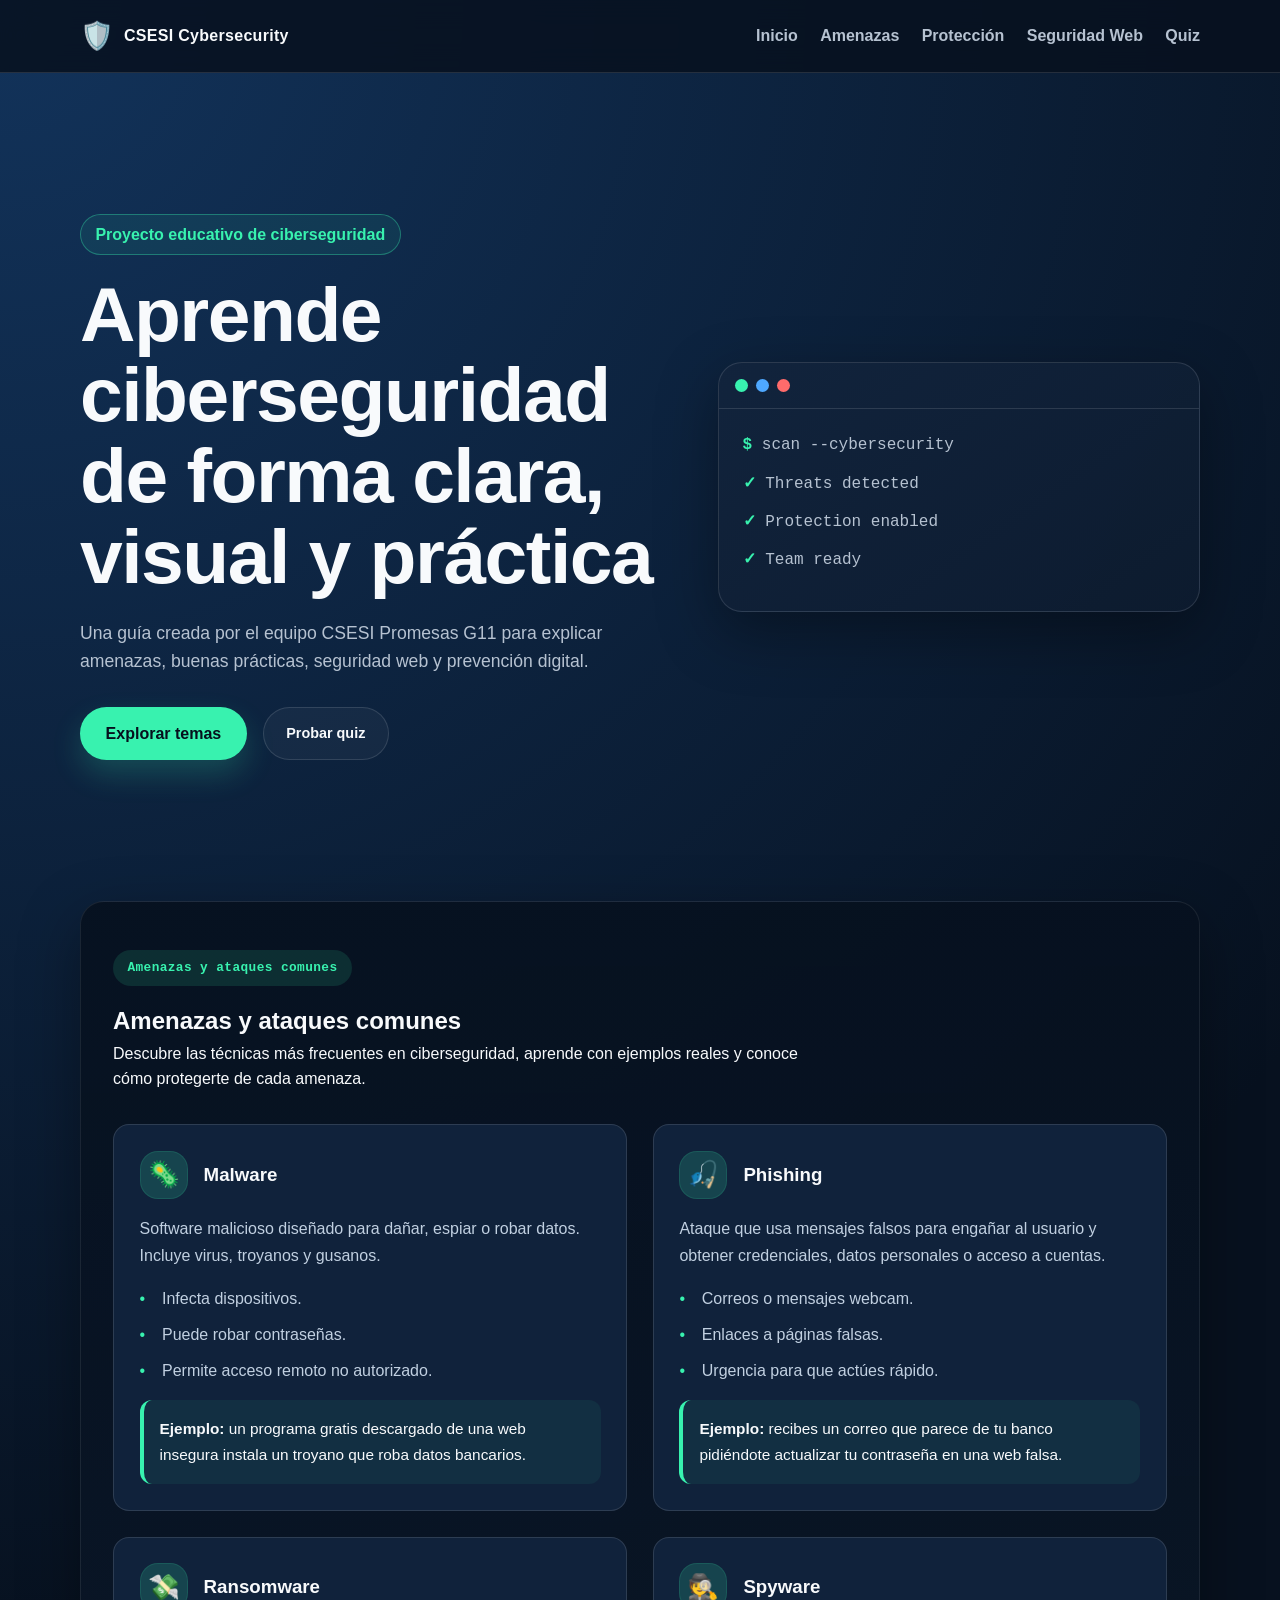
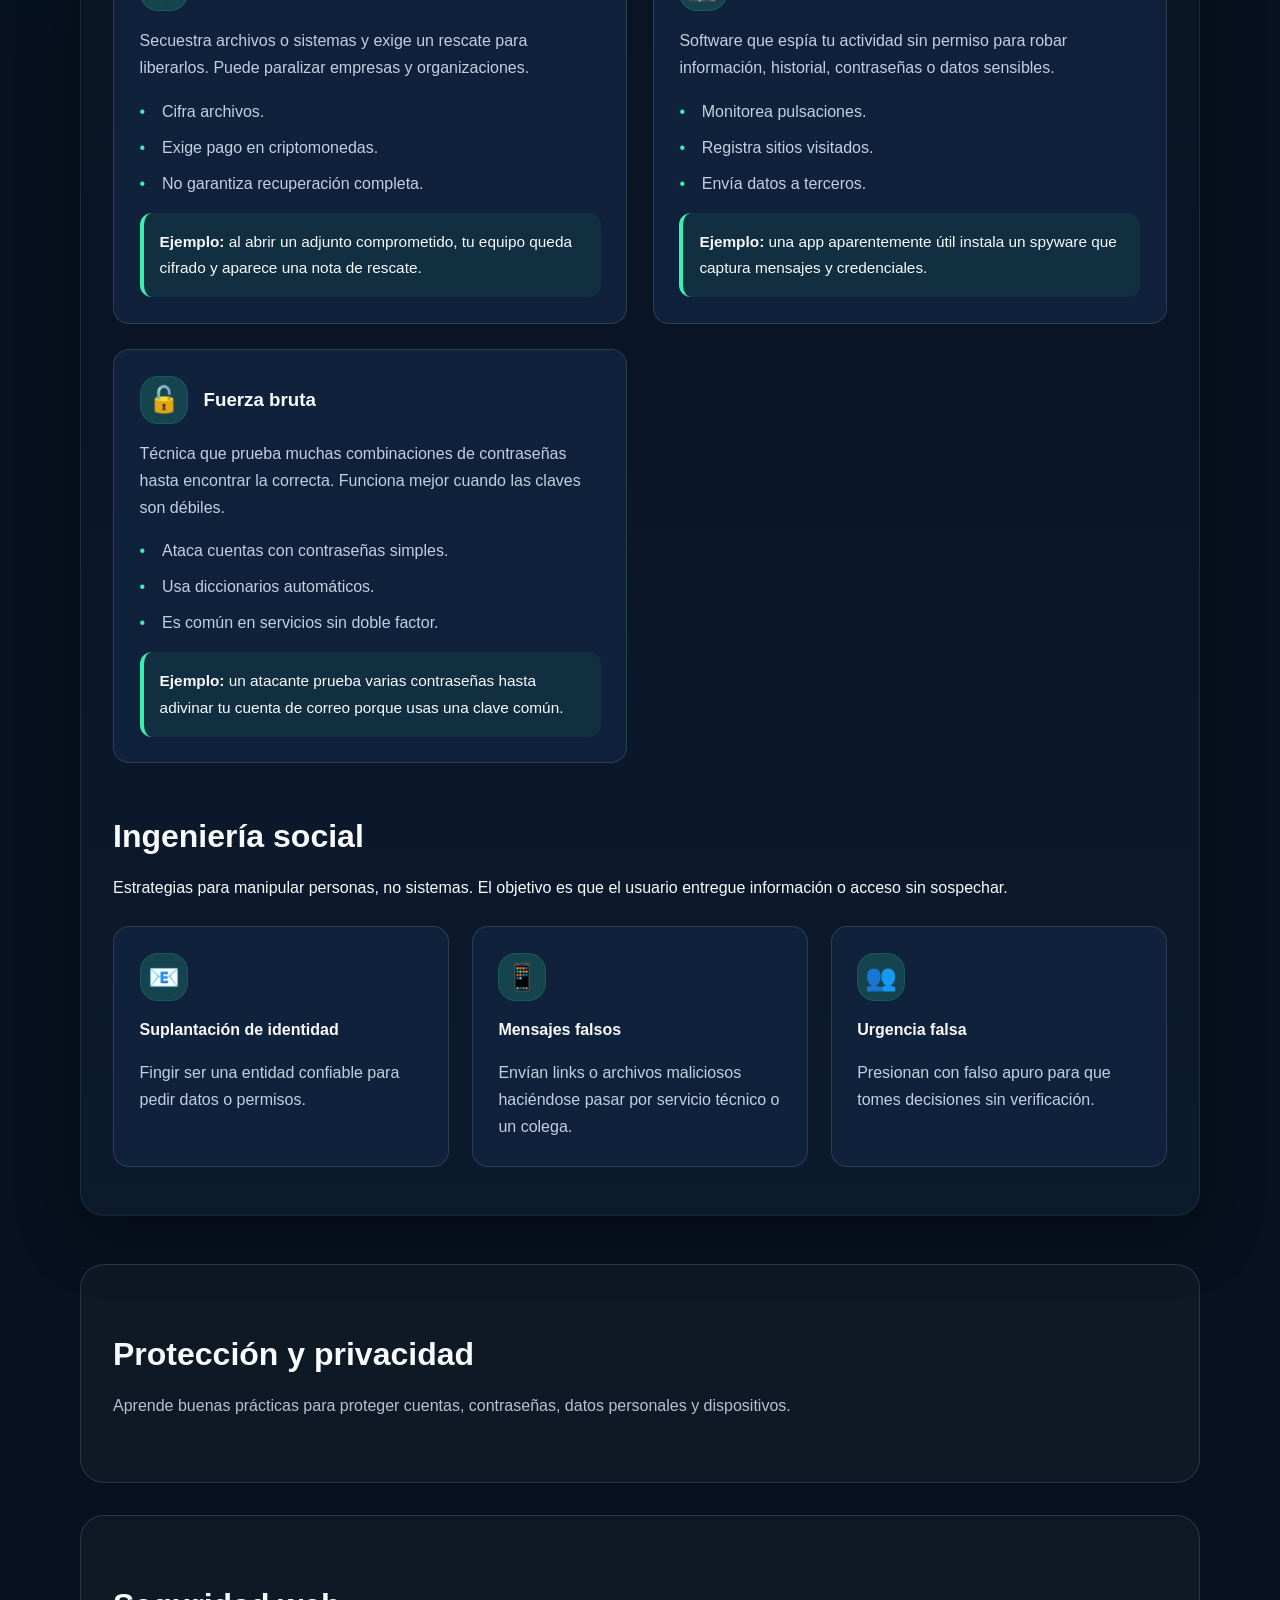
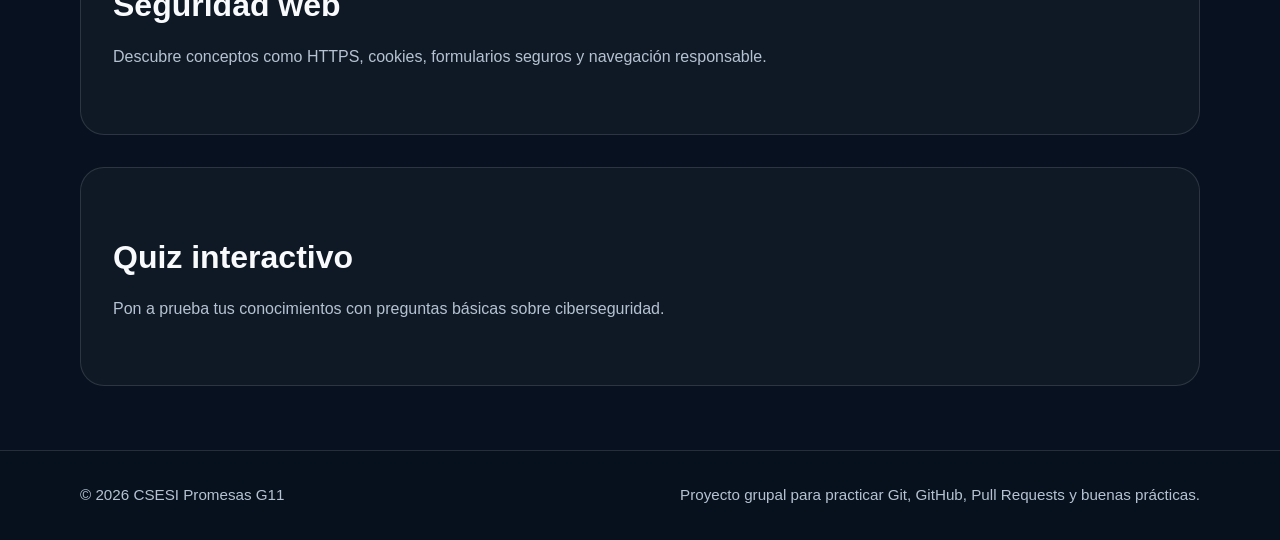
==== commit feb4d278: "feat: integrate cyber threats section into main page" ====
--- a/index.html
+++ b/index.html
@@ -1,111 +1,242 @@
 <!DOCTYPE html>
 <html lang="es">
+
 <head>
-  <meta charset="UTF-8" />
-  <meta name="viewport" content="width=device-width, initial-scale=1.0" />
-  <title>CSESI Promesas G11 | Cybersecurity Guide</title>
-  <link rel="stylesheet" href="styles.css" />
-  <link rel="preconnect" href="https://fonts.googleapis.com" />
-  <link href="https://fonts.googleapis.com/css2?family=Share+Tech+Mono&family=Exo+2:wght@300;400;600;800&display=swap" rel="stylesheet" />
+    <meta charset="UTF-8" />
+    <meta name="viewport" content="width=device-width, initial-scale=1.0" />
+    <title>CSESI Promesas G11 | Cybersecurity Guide</title>
+    <link rel="stylesheet" href="styles.css" />
+    <link rel="stylesheet" href="amenazas.css" />
 </head>
+
 <body>
-  <header class="site-header">
-    <nav class="navbar">
-      <a href="#home" class="logo">
-        <span class="logo-icon">🛡️</span>
-        <span>CSESI Cybersecurity</span>
-      </a>
-
-      <button class="menu-toggle" id="menuToggle" aria-label="Abrir menú">
-        ☰
-      </button>
-
-      <ul class="nav-links" id="navLinks">
-        <li><a href="#home">Inicio</a></li>
-        <li><a href="#threats">Amenazas</a></li>
-        <li><a href="#protection">Protección</a></li>
-        <li><a href="#web-security">Seguridad Web</a></li>
-        <li><a href="#quiz">Quiz</a></li>
-      </ul>
-    </nav>
-  </header>
-
-  <main>
-    <section id="home" class="hero">
-      <div class="hero-content">
-        <p class="hero-badge">Proyecto educativo de ciberseguridad</p>
-
-        <h1>
-          Aprende ciberseguridad de forma clara, visual y práctica
-        </h1>
-
-        <p class="hero-description">
-          Una guía creada por el equipo CSESI Promesas G11 para explicar amenazas,
-          buenas prácticas, seguridad web y prevención digital.
-        </p>
-
-        <div class="hero-actions">
-          <a href="#threats" class="btn btn-primary">Explorar temas</a>
-          <a href="#quiz" class="btn btn-secondary">Probar quiz</a>
+    <header class="site-header">
+        <nav class="navbar">
+            <a href="#home" class="logo">
+                <span class="logo-icon">🛡️</span>
+                <span>CSESI Cybersecurity</span>
+            </a>
+
+            <button class="menu-toggle" id="menuToggle" aria-label="Abrir menú">
+                ☰
+            </button>
+
+            <ul class="nav-links" id="navLinks">
+                <li><a href="#home">Inicio</a></li>
+                <li><a href="#threats">Amenazas</a></li>
+                <li><a href="#protection">Protección</a></li>
+                <li><a href="#web-security">Seguridad Web</a></li>
+                <li><a href="#quiz">Quiz</a></li>
+            </ul>
+        </nav>
+    </header>
+    <main>
+        <section id="home" class="hero">
+            <div class="hero-content">
+                <p class="hero-badge">Proyecto educativo de ciberseguridad</p>
+
+                <h1>
+                    Aprende ciberseguridad de forma clara, visual y práctica
+                </h1>
+
+                <p class="hero-description">
+                    Una guía creada por el equipo CSESI Promesas G11 para explicar amenazas,
+                    buenas prácticas, seguridad web y prevención digital.
+                </p>
+
+                <div class="hero-actions">
+                    <a href="#threats" class="btn btn-primary">Explorar temas</a>
+                    <a href="#quiz" class="btn btn-secondary">Probar quiz</a>
+                </div>
+            </div>
+
+            <div class="hero-card">
+                <div class="card-header">
+                    <span></span>
+                    <span></span>
+                    <span></span>
+                </div>
+
+                <div class="terminal-text">
+                    <p><span>$</span> scan --cybersecurity</p>
+                    <p><span>✓</span> Threats detected</p>
+                    <p><span>✓</span> Protection enabled</p>
+                    <p><span>✓</span> Team ready</p>
+                </div>
+            </div>
+        </section>
+
+        <section id="threats" class="threats-section">
+            <div class="section-intro">
+                <span class="section-tag">Amenazas y ataques comunes</span>
+                <h2>Amenazas y ataques comunes</h2>
+                <p>
+                    Descubre las técnicas más frecuentes en ciberseguridad, aprende con ejemplos reales y conoce cómo
+                    protegerte de cada amenaza.
+                </p>
+            </div>
+
+            <div class="threats-grid">
+                <article class="threat-card">
+                    <div class="threat-card-top">
+                        <div class="threat-icon">🦠</div>
+                        <h3>Malware</h3>
+                    </div>
+                    <p>
+                        Software malicioso diseñado para dañar, espiar o robar datos. Incluye virus, troyanos y gusanos.
+                    </p>
+                    <ul>
+                        <li>Infecta dispositivos.</li>
+                        <li>Puede robar contraseñas.</li>
+                        <li>Permite acceso remoto no autorizado.</li>
+                    </ul>
+                    <div class="threat-example">
+                        <strong>Ejemplo:</strong> un programa gratis descargado de una web insegura instala un troyano
+                        que roba datos bancarios.
+                    </div>
+                </article>
+
+                <article class="threat-card">
+                    <div class="threat-card-top">
+                        <div class="threat-icon">🎣</div>
+                        <h3>Phishing</h3>
+                    </div>
+                    <p>
+                        Ataque que usa mensajes falsos para engañar al usuario y obtener credenciales, datos personales
+                        o acceso a cuentas.
+                    </p>
+                    <ul>
+                        <li>Correos o mensajes webcam.</li>
+                        <li>Enlaces a páginas falsas.</li>
+                        <li>Urgencia para que actúes rápido.</li>
+                    </ul>
+                    <div class="threat-example">
+                        <strong>Ejemplo:</strong> recibes un correo que parece de tu banco pidiéndote actualizar tu
+                        contraseña en una web falsa.
+                    </div>
+                </article>
+
+                <article class="threat-card">
+                    <div class="threat-card-top">
+                        <div class="threat-icon">💸</div>
+                        <h3>Ransomware</h3>
+                    </div>
+                    <p>
+                        Secuestra archivos o sistemas y exige un rescate para liberarlos. Puede paralizar empresas y
+                        organizaciones.
+                    </p>
+                    <ul>
+                        <li>Cifra archivos.</li>
+                        <li>Exige pago en criptomonedas.</li>
+                        <li>No garantiza recuperación completa.</li>
+                    </ul>
+                    <div class="threat-example">
+                        <strong>Ejemplo:</strong> al abrir un adjunto comprometido, tu equipo queda cifrado y aparece
+                        una nota de rescate.
+                    </div>
+                </article>
+
+                <article class="threat-card">
+                    <div class="threat-card-top">
+                        <div class="threat-icon">🕵️</div>
+                        <h3>Spyware</h3>
+                    </div>
+                    <p>
+                        Software que espía tu actividad sin permiso para robar información, historial, contraseñas o
+                        datos sensibles.
+                    </p>
+                    <ul>
+                        <li>Monitorea pulsaciones.</li>
+                        <li>Registra sitios visitados.</li>
+                        <li>Envía datos a terceros.</li>
+                    </ul>
+                    <div class="threat-example">
+                        <strong>Ejemplo:</strong> una app aparentemente útil instala un spyware que captura mensajes y
+                        credenciales.
+                    </div>
+                </article>
+
+                <article class="threat-card">
+                    <div class="threat-card-top">
+                        <div class="threat-icon">🔓</div>
+                        <h3>Fuerza bruta</h3>
+                    </div>
+                    <p>
+                        Técnica que prueba muchas combinaciones de contraseñas hasta encontrar la correcta. Funciona
+                        mejor cuando las claves son débiles.
+                    </p>
+                    <ul>
+                        <li>Ataca cuentas con contraseñas simples.</li>
+                        <li>Usa diccionarios automáticos.</li>
+                        <li>Es común en servicios sin doble factor.</li>
+                    </ul>
+                    <div class="threat-example">
+                        <strong>Ejemplo:</strong> un atacante prueba varias contraseñas hasta adivinar tu cuenta de
+                        correo porque usas una clave común.
+                    </div>
+                </article>
+            </div>
+
+            <div class="social-engineering">
+                <div class="social-header">
+                    <h3>Ingeniería social</h3>
+                    <p>
+                        Estrategias para manipular personas, no sistemas. El objetivo es que el usuario entregue
+                        información o acceso sin sospechar.
+                    </p>
+                </div>
+
+                <div class="social-grid">
+                    <article class="social-card">
+                        <span class="social-icon">📧</span>
+                        <h4>Suplantación de identidad</h4>
+                        <p>Fingir ser una entidad confiable para pedir datos o permisos.</p>
+                    </article>
+                    <article class="social-card">
+                        <span class="social-icon">📱</span>
+                        <h4>Mensajes falsos</h4>
+                        <p>Envían links o archivos maliciosos haciéndose pasar por servicio técnico o un colega.</p>
+                    </article>
+                    <article class="social-card">
+                        <span class="social-icon">👥</span>
+                        <h4>Urgencia falsa</h4>
+                        <p>Presionan con falso apuro para que tomes decisiones sin verificación.</p>
+                    </article>
+                </div>
+            </div>
+        </section>
+
+        <section id="protection" class="section-placeholder">
+            <h2>Protección y privacidad</h2>
+            <p>
+                Aprende buenas prácticas para proteger cuentas, contraseñas, datos personales y dispositivos.
+            </p>
+        </section>
+
+        <section id="web-security" class="section-placeholder">
+            <h2>Seguridad web</h2>
+            <p>
+                Descubre conceptos como HTTPS, cookies, formularios seguros y navegación responsable.
+            </p>
+        </section>
+
+        <section id="quiz" class="section-placeholder">
+            <h2>Quiz interactivo</h2>
+            <p>
+                Pon a prueba tus conocimientos con preguntas básicas sobre ciberseguridad.
+            </p>
+        </section>
+    </main>
+
+    <footer class="site-footer">
+        <div class="footer-content">
+            <p>© 2026 CSESI Promesas G11</p>
+            <p>Proyecto grupal para practicar Git, GitHub, Pull Requests y buenas prácticas.</p>
         </div>
-      </div>
-
-      <div class="hero-card">
-        <div class="card-header">
-          <span></span>
-          <span></span>
-          <span></span>
-        </div>
-
-        <div class="terminal-text">
-          <p><span>$</span> scan --cybersecurity</p>
-          <p><span>✓</span> Threats detected</p>
-          <p><span>✓</span> Protection enabled</p>
-          <p><span>✓</span> Team ready</p>
-        </div>
-      </div>
-    </section>
-
-    <section id="threats" class="section-placeholder">
-      <h2>Amenazas comunes</h2>
-      <p>
-        Conoce ataques como phishing, malware, ransomware, spyware e ingeniería social.
-      </p>
-    </section>
-
-    <section id="protection" class="section-placeholder">
-      <h2>Protección y privacidad</h2>
-      <p>
-        Aprende buenas prácticas para proteger cuentas, contraseñas, datos personales y dispositivos.
-      </p>
-      <br/>
-      <a href="proteccion.html" class="btn btn-primary" style="margin-top:1rem;">
-        Ver módulo completo →
-      </a>
-    </section>
-
-    <section id="web-security" class="section-placeholder">
-      <h2>Seguridad web</h2>
-      <p>
-        Descubre conceptos como HTTPS, cookies, formularios seguros y navegación responsable.
-      </p>
-    </section>
-
-    <section id="quiz" class="section-placeholder">
-      <h2>Quiz interactivo</h2>
-      <p>
-        Pon a prueba tus conocimientos con preguntas básicas sobre ciberseguridad.
-      </p>
-    </section>
-  </main>
-
-  <footer class="site-footer">
-    <div class="footer-content">
-      <p>© 2026 CSESI Promesas G11</p>
-      <p>Proyecto grupal para practicar Git, GitHub, Pull Requests y buenas prácticas.</p>
-    </div>
-  </footer>
-
-  <script src="script.js"></script>
+    </footer>
+
+    <script src="script.js"></script>
+    <script src="amenazas.js"></script>
 </body>
-</html>
+
+</html>
--- a/amenazas.css
+++ b/amenazas.css
@@ -0,0 +1,190 @@
+:root {
+    --threat-bg: rgba(14, 24, 42, 0.88);
+    --threat-border: rgba(255, 255, 255, 0.12);
+    --threat-shadow: 0 25px 60px rgba(0, 0, 0, 0.28);
+    --accent: #38f2af;
+    --accent-soft: rgba(56, 242, 175, 0.16);
+    --muted: #c1d0e1;
+}
+
+.threats-section {
+    width: min(100% - 2rem, var(--max-width));
+    margin: 0 auto 3rem;
+    padding: 3rem 2rem;
+    border: 1px solid rgba(255, 255, 255, 0.08);
+    border-radius: var(--radius-lg);
+    background: linear-gradient(180deg, rgba(7, 17, 31, 0.92), rgba(13, 27, 47, 0.98));
+    box-shadow: var(--shadow-soft);
+}
+
+.section-intro {
+    max-width: 720px;
+    margin-bottom: 2rem;
+}
+
+.section-tag {
+    display: inline-flex;
+    align-items: center;
+    gap: 0.5rem;
+    padding: 0.5rem 0.9rem;
+    background: rgba(56, 242, 175, 0.12);
+    border-radius: 999px;
+    color: var(--accent);
+    font-weight: 700;
+    letter-spacing: 0.4px;
+    margin-bottom: 1rem;
+}
+
+.threats-grid {
+    display: grid;
+    grid-template-columns: repeat(2, minmax(0, 1fr));
+    gap: 1.6rem;
+}
+
+.threat-card,
+.social-card {
+    background: rgba(18, 36, 61, 0.94);
+    border: 1px solid var(--threat-border);
+    border-radius: var(--radius-md);
+    padding: 1.6rem;
+    min-height: 260px;
+    display: flex;
+    flex-direction: column;
+    gap: 1rem;
+    position: relative;
+    overflow: hidden;
+    transform: translateY(30px);
+    opacity: 0;
+    transition: transform 0.5s ease, opacity 0.5s ease, box-shadow 0.2s ease;
+}
+
+.threat-card.visible,
+.social-card.visible {
+    transform: translateY(0);
+    opacity: 1;
+}
+
+.threat-card:hover,
+.social-card:hover {
+    box-shadow: 0 24px 50px rgba(56, 242, 175, 0.16);
+    transform: translateY(-4px);
+}
+
+.threat-card-top {
+    display: flex;
+    align-items: center;
+    gap: 1rem;
+}
+
+.threat-icon,
+.social-icon {
+    width: 3rem;
+    height: 3rem;
+    display: grid;
+    place-items: center;
+    border-radius: 18px;
+    background: rgba(56, 242, 175, 0.16);
+    color: var(--accent);
+    font-size: 1.6rem;
+    box-shadow: inset 0 0 0 1px rgba(56, 242, 175, 0.12);
+}
+
+.threat-card h3,
+.social-card h4 {
+    color: var(--text-main);
+    margin: 0;
+}
+
+.threat-card p,
+.social-card p,
+.threat-card ul,
+.threat-example {
+    color: var(--muted);
+    line-height: 1.7;
+}
+
+.threat-card ul {
+    list-style: none;
+    padding-left: 0;
+    display: grid;
+    gap: 0.55rem;
+}
+
+.threat-card ul li {
+    position: relative;
+    padding-left: 1.4rem;
+}
+
+.threat-card ul li::before {
+    content: "•";
+    position: absolute;
+    left: 0;
+    top: 0;
+    color: var(--accent);
+}
+
+.threat-example {
+    margin-top: auto;
+    padding: 1rem 1rem 1rem 1rem;
+    background: rgba(56, 242, 175, 0.06);
+    border-left: 4px solid var(--accent);
+    border-radius: 0.75rem;
+    color: var(--text-main);
+    font-size: 0.96rem;
+}
+
+.social-engineering {
+    margin-top: 3rem;
+}
+
+.social-header {
+    margin-bottom: 1.6rem;
+}
+
+.social-header h3 {
+    margin-bottom: 0.8rem;
+    font-size: 2rem;
+}
+
+.social-grid {
+    display: grid;
+    grid-template-columns: repeat(3, minmax(0, 1fr));
+    gap: 1.4rem;
+}
+
+.social-card {
+    min-height: 190px;
+}
+
+.social-card p {
+    margin: 0;
+}
+
+@media (max-width: 980px) {
+
+    .threats-grid,
+    .social-grid {
+        grid-template-columns: 1fr;
+    }
+}
+
+@media (max-width: 620px) {
+    .threats-section {
+        padding: 2rem 1.2rem;
+    }
+
+    .threat-card,
+    .social-card {
+        min-height: auto;
+        padding: 1.4rem;
+    }
+
+    .social-grid {
+        gap: 1rem;
+    }
+
+    .section-tag {
+        font-size: 0.9rem;
+        padding: 0.45rem 0.85rem;
+    }
+}
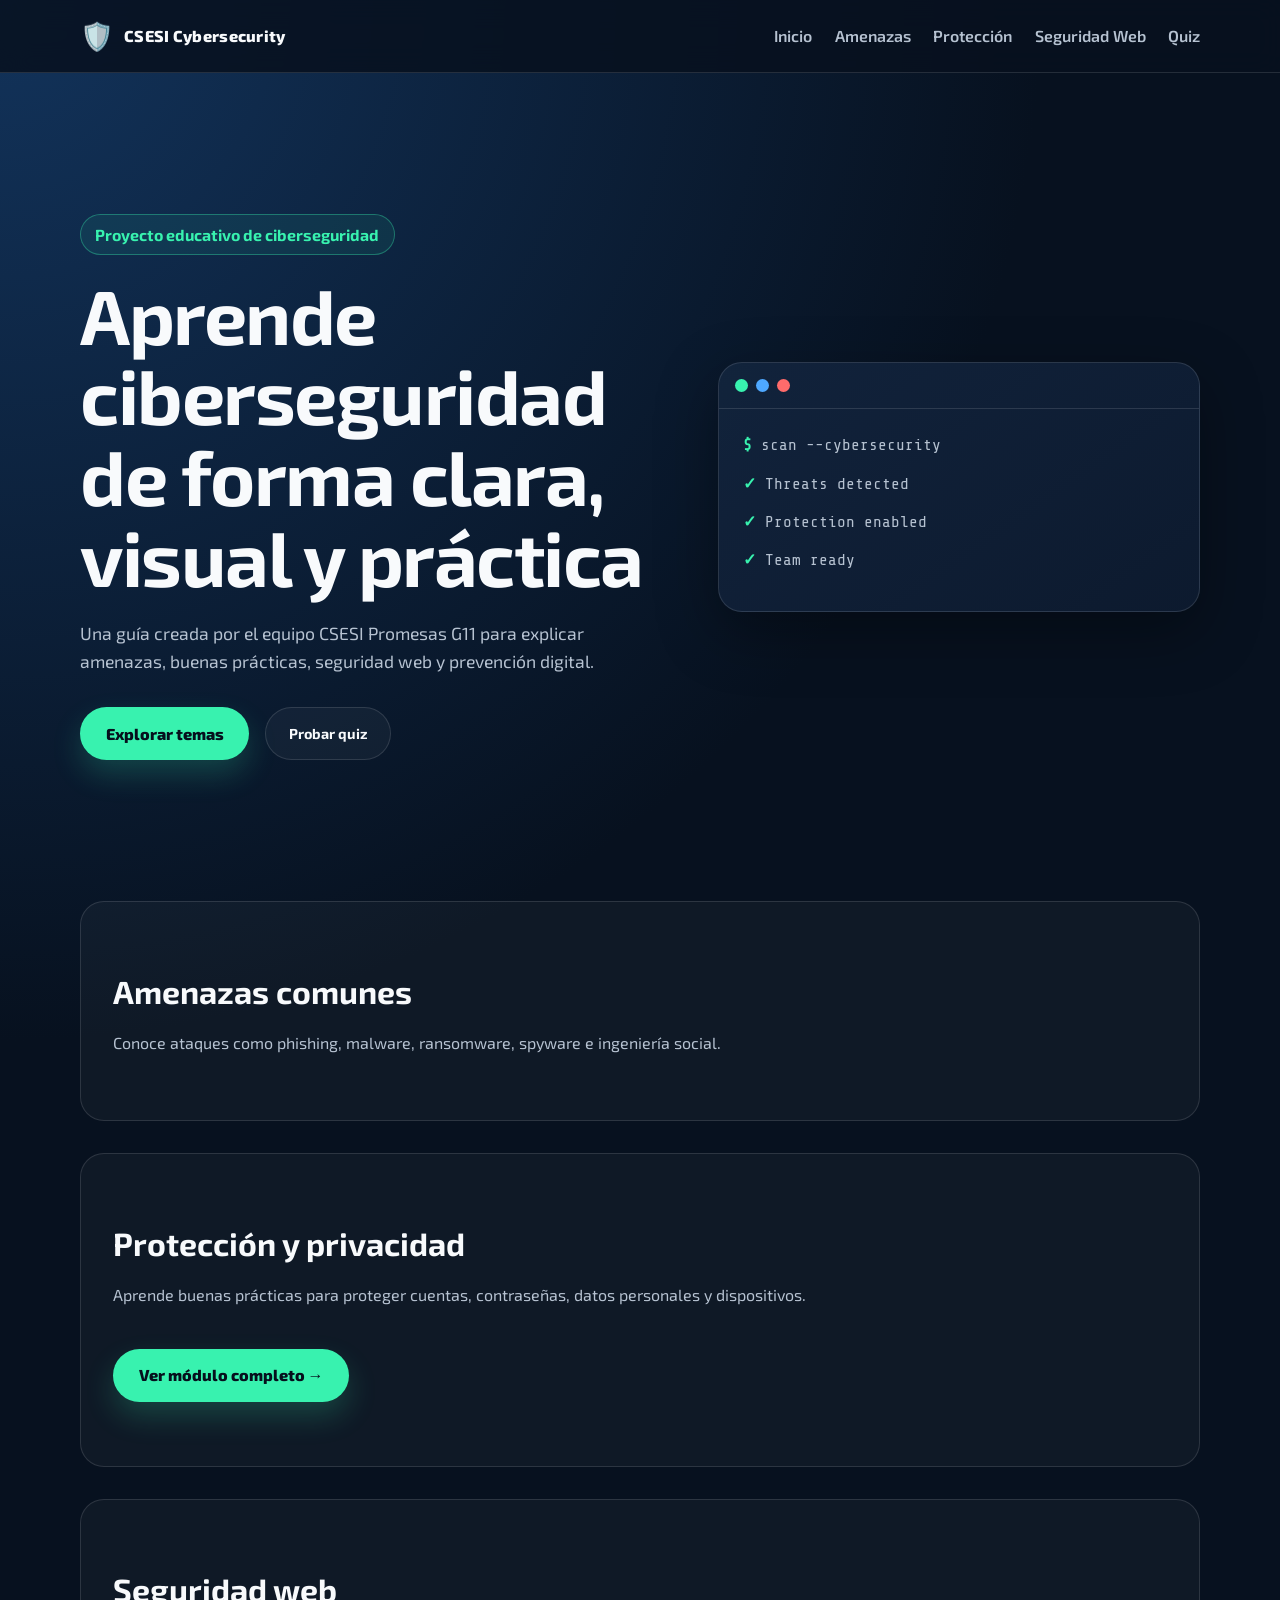
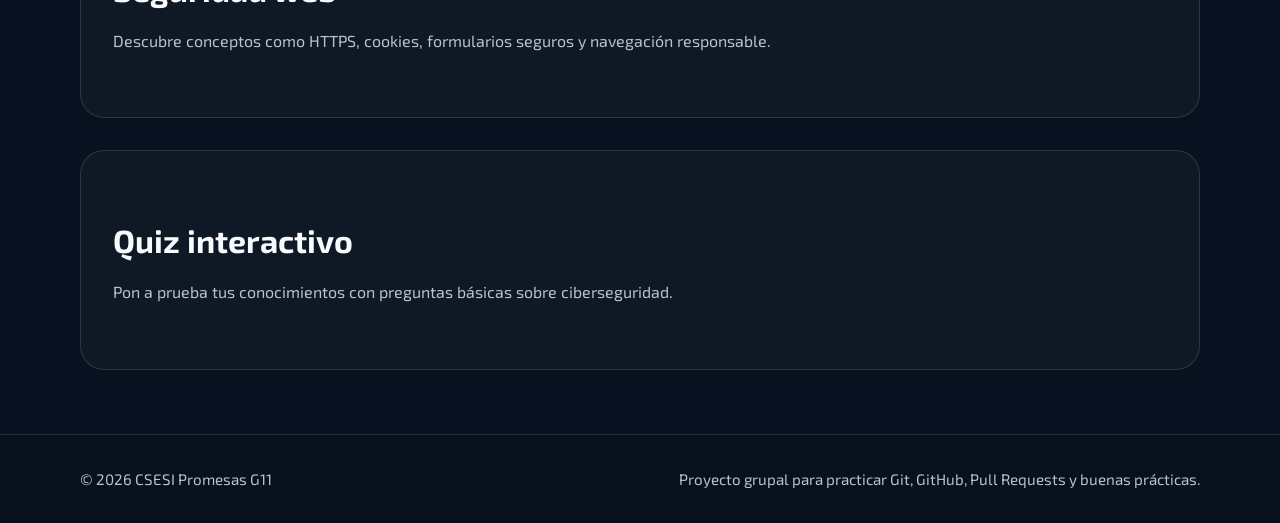
==== commit 9229d57d: "Merge pull request #5 from ChAndres05/feature/add-cyber-protection-section Feature/add cyber protect" ====
--- a/index.html
+++ b/index.html
@@ -1,242 +1,111 @@
 <!DOCTYPE html>
 <html lang="es">
+<head>
+  <meta charset="UTF-8" />
+  <meta name="viewport" content="width=device-width, initial-scale=1.0" />
+  <title>CSESI Promesas G11 | Cybersecurity Guide</title>
+  <link rel="stylesheet" href="styles.css" />
+  <link rel="preconnect" href="https://fonts.googleapis.com" />
+  <link href="https://fonts.googleapis.com/css2?family=Share+Tech+Mono&family=Exo+2:wght@300;400;600;800&display=swap" rel="stylesheet" />
+</head>
+<body>
+  <header class="site-header">
+    <nav class="navbar">
+      <a href="#home" class="logo">
+        <span class="logo-icon">🛡️</span>
+        <span>CSESI Cybersecurity</span>
+      </a>
 
-<head>
-    <meta charset="UTF-8" />
-    <meta name="viewport" content="width=device-width, initial-scale=1.0" />
-    <title>CSESI Promesas G11 | Cybersecurity Guide</title>
-    <link rel="stylesheet" href="styles.css" />
-    <link rel="stylesheet" href="amenazas.css" />
-</head>
+      <button class="menu-toggle" id="menuToggle" aria-label="Abrir menú">
+        ☰
+      </button>
 
-<body>
-    <header class="site-header">
-        <nav class="navbar">
-            <a href="#home" class="logo">
-                <span class="logo-icon">🛡️</span>
-                <span>CSESI Cybersecurity</span>
-            </a>
+      <ul class="nav-links" id="navLinks">
+        <li><a href="#home">Inicio</a></li>
+        <li><a href="#threats">Amenazas</a></li>
+        <li><a href="#protection">Protección</a></li>
+        <li><a href="#web-security">Seguridad Web</a></li>
+        <li><a href="#quiz">Quiz</a></li>
+      </ul>
+    </nav>
+  </header>
 
-            <button class="menu-toggle" id="menuToggle" aria-label="Abrir menú">
-                ☰
-            </button>
+  <main>
+    <section id="home" class="hero">
+      <div class="hero-content">
+        <p class="hero-badge">Proyecto educativo de ciberseguridad</p>
 
-            <ul class="nav-links" id="navLinks">
-                <li><a href="#home">Inicio</a></li>
-                <li><a href="#threats">Amenazas</a></li>
-                <li><a href="#protection">Protección</a></li>
-                <li><a href="#web-security">Seguridad Web</a></li>
-                <li><a href="#quiz">Quiz</a></li>
-            </ul>
-        </nav>
-    </header>
-    <main>
-        <section id="home" class="hero">
-            <div class="hero-content">
-                <p class="hero-badge">Proyecto educativo de ciberseguridad</p>
+        <h1>
+          Aprende ciberseguridad de forma clara, visual y práctica
+        </h1>
 
-                <h1>
-                    Aprende ciberseguridad de forma clara, visual y práctica
-                </h1>
+        <p class="hero-description">
+          Una guía creada por el equipo CSESI Promesas G11 para explicar amenazas,
+          buenas prácticas, seguridad web y prevención digital.
+        </p>
 
-                <p class="hero-description">
-                    Una guía creada por el equipo CSESI Promesas G11 para explicar amenazas,
-                    buenas prácticas, seguridad web y prevención digital.
-                </p>
+        <div class="hero-actions">
+          <a href="#threats" class="btn btn-primary">Explorar temas</a>
+          <a href="#quiz" class="btn btn-secondary">Probar quiz</a>
+        </div>
+      </div>
 
-                <div class="hero-actions">
-                    <a href="#threats" class="btn btn-primary">Explorar temas</a>
-                    <a href="#quiz" class="btn btn-secondary">Probar quiz</a>
-                </div>
-            </div>
+      <div class="hero-card">
+        <div class="card-header">
+          <span></span>
+          <span></span>
+          <span></span>
+        </div>
 
-            <div class="hero-card">
-                <div class="card-header">
-                    <span></span>
-                    <span></span>
-                    <span></span>
-                </div>
+        <div class="terminal-text">
+          <p><span>$</span> scan --cybersecurity</p>
+          <p><span>✓</span> Threats detected</p>
+          <p><span>✓</span> Protection enabled</p>
+          <p><span>✓</span> Team ready</p>
+        </div>
+      </div>
+    </section>
 
-                <div class="terminal-text">
-                    <p><span>$</span> scan --cybersecurity</p>
-                    <p><span>✓</span> Threats detected</p>
-                    <p><span>✓</span> Protection enabled</p>
-                    <p><span>✓</span> Team ready</p>
-                </div>
-            </div>
-        </section>
+    <section id="threats" class="section-placeholder">
+      <h2>Amenazas comunes</h2>
+      <p>
+        Conoce ataques como phishing, malware, ransomware, spyware e ingeniería social.
+      </p>
+    </section>
 
-        <section id="threats" class="threats-section">
-            <div class="section-intro">
-                <span class="section-tag">Amenazas y ataques comunes</span>
-                <h2>Amenazas y ataques comunes</h2>
-                <p>
-                    Descubre las técnicas más frecuentes en ciberseguridad, aprende con ejemplos reales y conoce cómo
-                    protegerte de cada amenaza.
-                </p>
-            </div>
+    <section id="protection" class="section-placeholder">
+      <h2>Protección y privacidad</h2>
+      <p>
+        Aprende buenas prácticas para proteger cuentas, contraseñas, datos personales y dispositivos.
+      </p>
+      <br/>
+      <a href="proteccion.html" class="btn btn-primary" style="margin-top:1rem;">
+        Ver módulo completo →
+      </a>
+    </section>
 
-            <div class="threats-grid">
-                <article class="threat-card">
-                    <div class="threat-card-top">
-                        <div class="threat-icon">🦠</div>
-                        <h3>Malware</h3>
-                    </div>
-                    <p>
-                        Software malicioso diseñado para dañar, espiar o robar datos. Incluye virus, troyanos y gusanos.
-                    </p>
-                    <ul>
-                        <li>Infecta dispositivos.</li>
-                        <li>Puede robar contraseñas.</li>
-                        <li>Permite acceso remoto no autorizado.</li>
-                    </ul>
-                    <div class="threat-example">
-                        <strong>Ejemplo:</strong> un programa gratis descargado de una web insegura instala un troyano
-                        que roba datos bancarios.
-                    </div>
-                </article>
+    <section id="web-security" class="section-placeholder">
+      <h2>Seguridad web</h2>
+      <p>
+        Descubre conceptos como HTTPS, cookies, formularios seguros y navegación responsable.
+      </p>
+    </section>
 
-                <article class="threat-card">
-                    <div class="threat-card-top">
-                        <div class="threat-icon">🎣</div>
-                        <h3>Phishing</h3>
-                    </div>
-                    <p>
-                        Ataque que usa mensajes falsos para engañar al usuario y obtener credenciales, datos personales
-                        o acceso a cuentas.
-                    </p>
-                    <ul>
-                        <li>Correos o mensajes webcam.</li>
-                        <li>Enlaces a páginas falsas.</li>
-                        <li>Urgencia para que actúes rápido.</li>
-                    </ul>
-                    <div class="threat-example">
-                        <strong>Ejemplo:</strong> recibes un correo que parece de tu banco pidiéndote actualizar tu
-                        contraseña en una web falsa.
-                    </div>
-                </article>
+    <section id="quiz" class="section-placeholder">
+      <h2>Quiz interactivo</h2>
+      <p>
+        Pon a prueba tus conocimientos con preguntas básicas sobre ciberseguridad.
+      </p>
+    </section>
+  </main>
 
-                <article class="threat-card">
-                    <div class="threat-card-top">
-                        <div class="threat-icon">💸</div>
-                        <h3>Ransomware</h3>
-                    </div>
-                    <p>
-                        Secuestra archivos o sistemas y exige un rescate para liberarlos. Puede paralizar empresas y
-                        organizaciones.
-                    </p>
-                    <ul>
-                        <li>Cifra archivos.</li>
-                        <li>Exige pago en criptomonedas.</li>
-                        <li>No garantiza recuperación completa.</li>
-                    </ul>
-                    <div class="threat-example">
-                        <strong>Ejemplo:</strong> al abrir un adjunto comprometido, tu equipo queda cifrado y aparece
-                        una nota de rescate.
-                    </div>
-                </article>
+  <footer class="site-footer">
+    <div class="footer-content">
+      <p>© 2026 CSESI Promesas G11</p>
+      <p>Proyecto grupal para practicar Git, GitHub, Pull Requests y buenas prácticas.</p>
+    </div>
+  </footer>
 
-                <article class="threat-card">
-                    <div class="threat-card-top">
-                        <div class="threat-icon">🕵️</div>
-                        <h3>Spyware</h3>
-                    </div>
-                    <p>
-                        Software que espía tu actividad sin permiso para robar información, historial, contraseñas o
-                        datos sensibles.
-                    </p>
-                    <ul>
-                        <li>Monitorea pulsaciones.</li>
-                        <li>Registra sitios visitados.</li>
-                        <li>Envía datos a terceros.</li>
-                    </ul>
-                    <div class="threat-example">
-                        <strong>Ejemplo:</strong> una app aparentemente útil instala un spyware que captura mensajes y
-                        credenciales.
-                    </div>
-                </article>
-
-                <article class="threat-card">
-                    <div class="threat-card-top">
-                        <div class="threat-icon">🔓</div>
-                        <h3>Fuerza bruta</h3>
-                    </div>
-                    <p>
-                        Técnica que prueba muchas combinaciones de contraseñas hasta encontrar la correcta. Funciona
-                        mejor cuando las claves son débiles.
-                    </p>
-                    <ul>
-                        <li>Ataca cuentas con contraseñas simples.</li>
-                        <li>Usa diccionarios automáticos.</li>
-                        <li>Es común en servicios sin doble factor.</li>
-                    </ul>
-                    <div class="threat-example">
-                        <strong>Ejemplo:</strong> un atacante prueba varias contraseñas hasta adivinar tu cuenta de
-                        correo porque usas una clave común.
-                    </div>
-                </article>
-            </div>
-
-            <div class="social-engineering">
-                <div class="social-header">
-                    <h3>Ingeniería social</h3>
-                    <p>
-                        Estrategias para manipular personas, no sistemas. El objetivo es que el usuario entregue
-                        información o acceso sin sospechar.
-                    </p>
-                </div>
-
-                <div class="social-grid">
-                    <article class="social-card">
-                        <span class="social-icon">📧</span>
-                        <h4>Suplantación de identidad</h4>
-                        <p>Fingir ser una entidad confiable para pedir datos o permisos.</p>
-                    </article>
-                    <article class="social-card">
-                        <span class="social-icon">📱</span>
-                        <h4>Mensajes falsos</h4>
-                        <p>Envían links o archivos maliciosos haciéndose pasar por servicio técnico o un colega.</p>
-                    </article>
-                    <article class="social-card">
-                        <span class="social-icon">👥</span>
-                        <h4>Urgencia falsa</h4>
-                        <p>Presionan con falso apuro para que tomes decisiones sin verificación.</p>
-                    </article>
-                </div>
-            </div>
-        </section>
-
-        <section id="protection" class="section-placeholder">
-            <h2>Protección y privacidad</h2>
-            <p>
-                Aprende buenas prácticas para proteger cuentas, contraseñas, datos personales y dispositivos.
-            </p>
-        </section>
-
-        <section id="web-security" class="section-placeholder">
-            <h2>Seguridad web</h2>
-            <p>
-                Descubre conceptos como HTTPS, cookies, formularios seguros y navegación responsable.
-            </p>
-        </section>
-
-        <section id="quiz" class="section-placeholder">
-            <h2>Quiz interactivo</h2>
-            <p>
-                Pon a prueba tus conocimientos con preguntas básicas sobre ciberseguridad.
-            </p>
-        </section>
-    </main>
-
-    <footer class="site-footer">
-        <div class="footer-content">
-            <p>© 2026 CSESI Promesas G11</p>
-            <p>Proyecto grupal para practicar Git, GitHub, Pull Requests y buenas prácticas.</p>
-        </div>
-    </footer>
-
-    <script src="script.js"></script>
-    <script src="amenazas.js"></script>
+  <script src="script.js"></script>
 </body>
-
-</html>+</html>
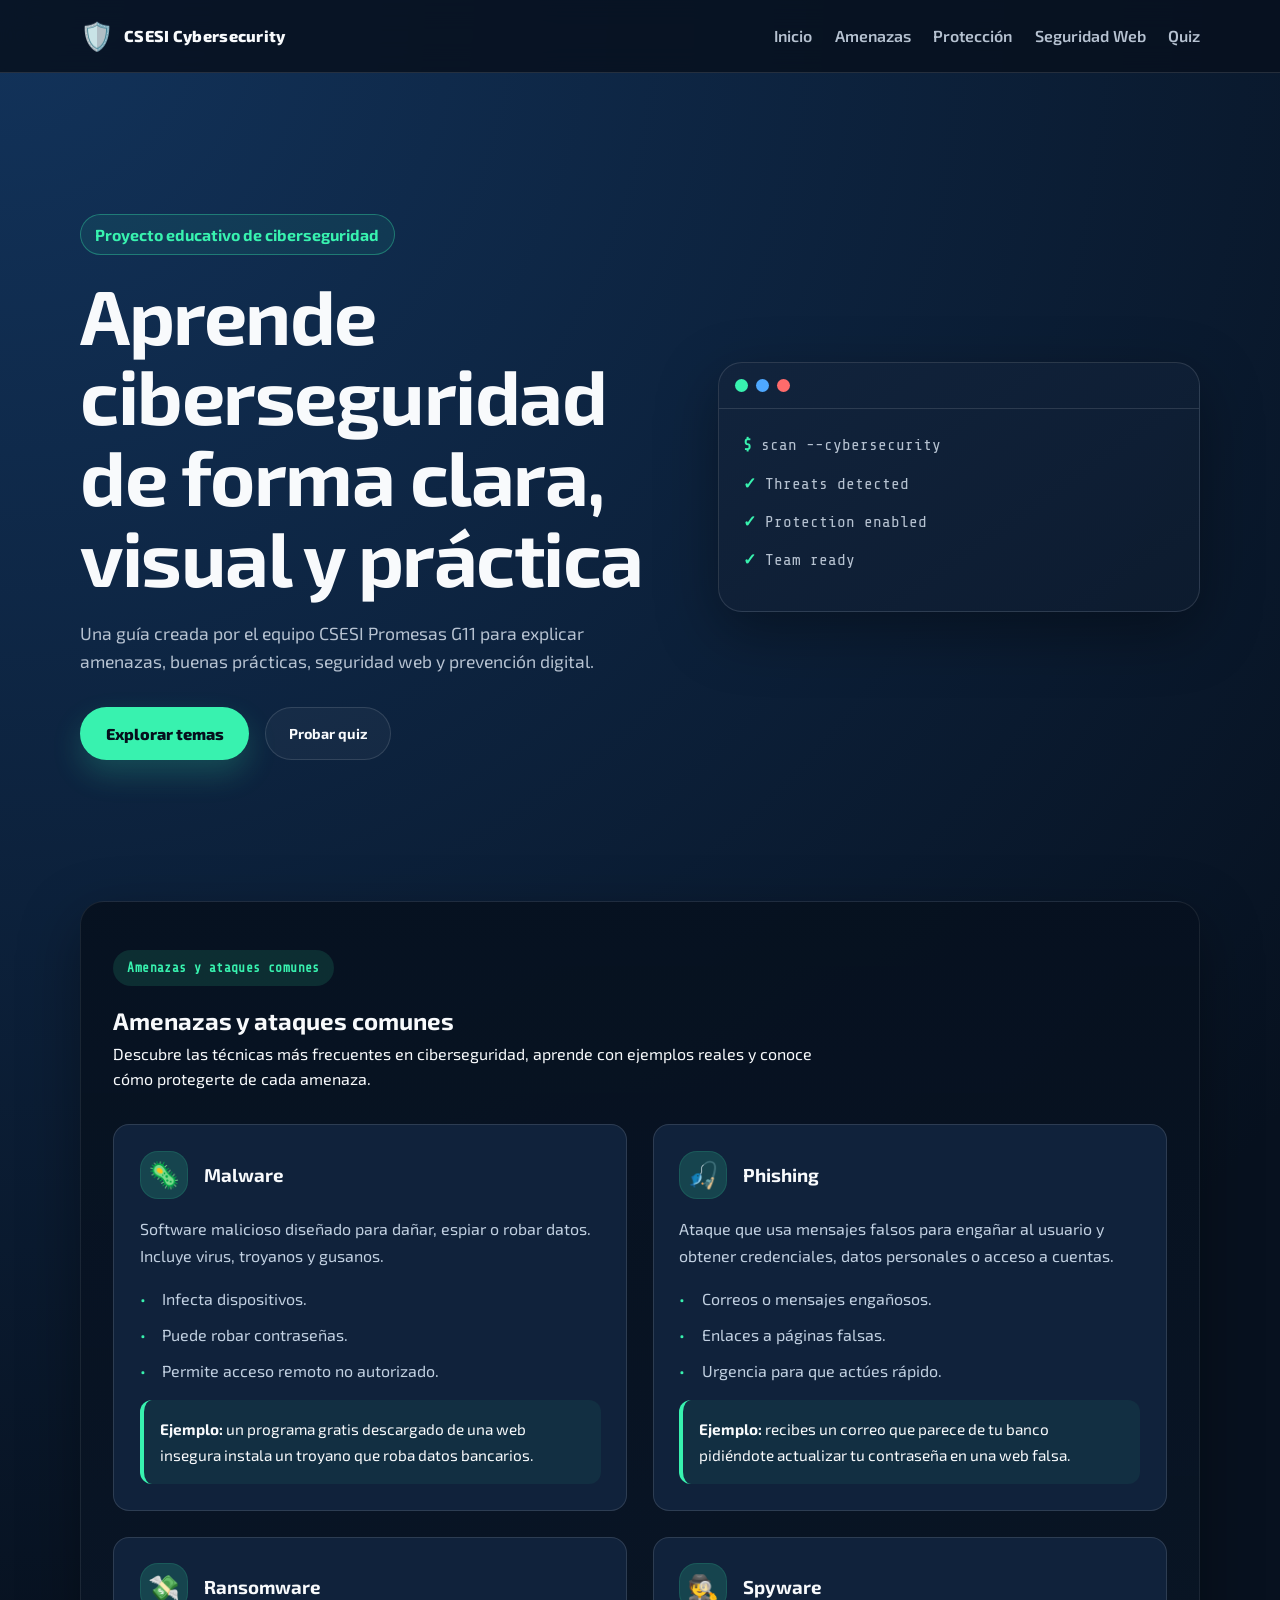
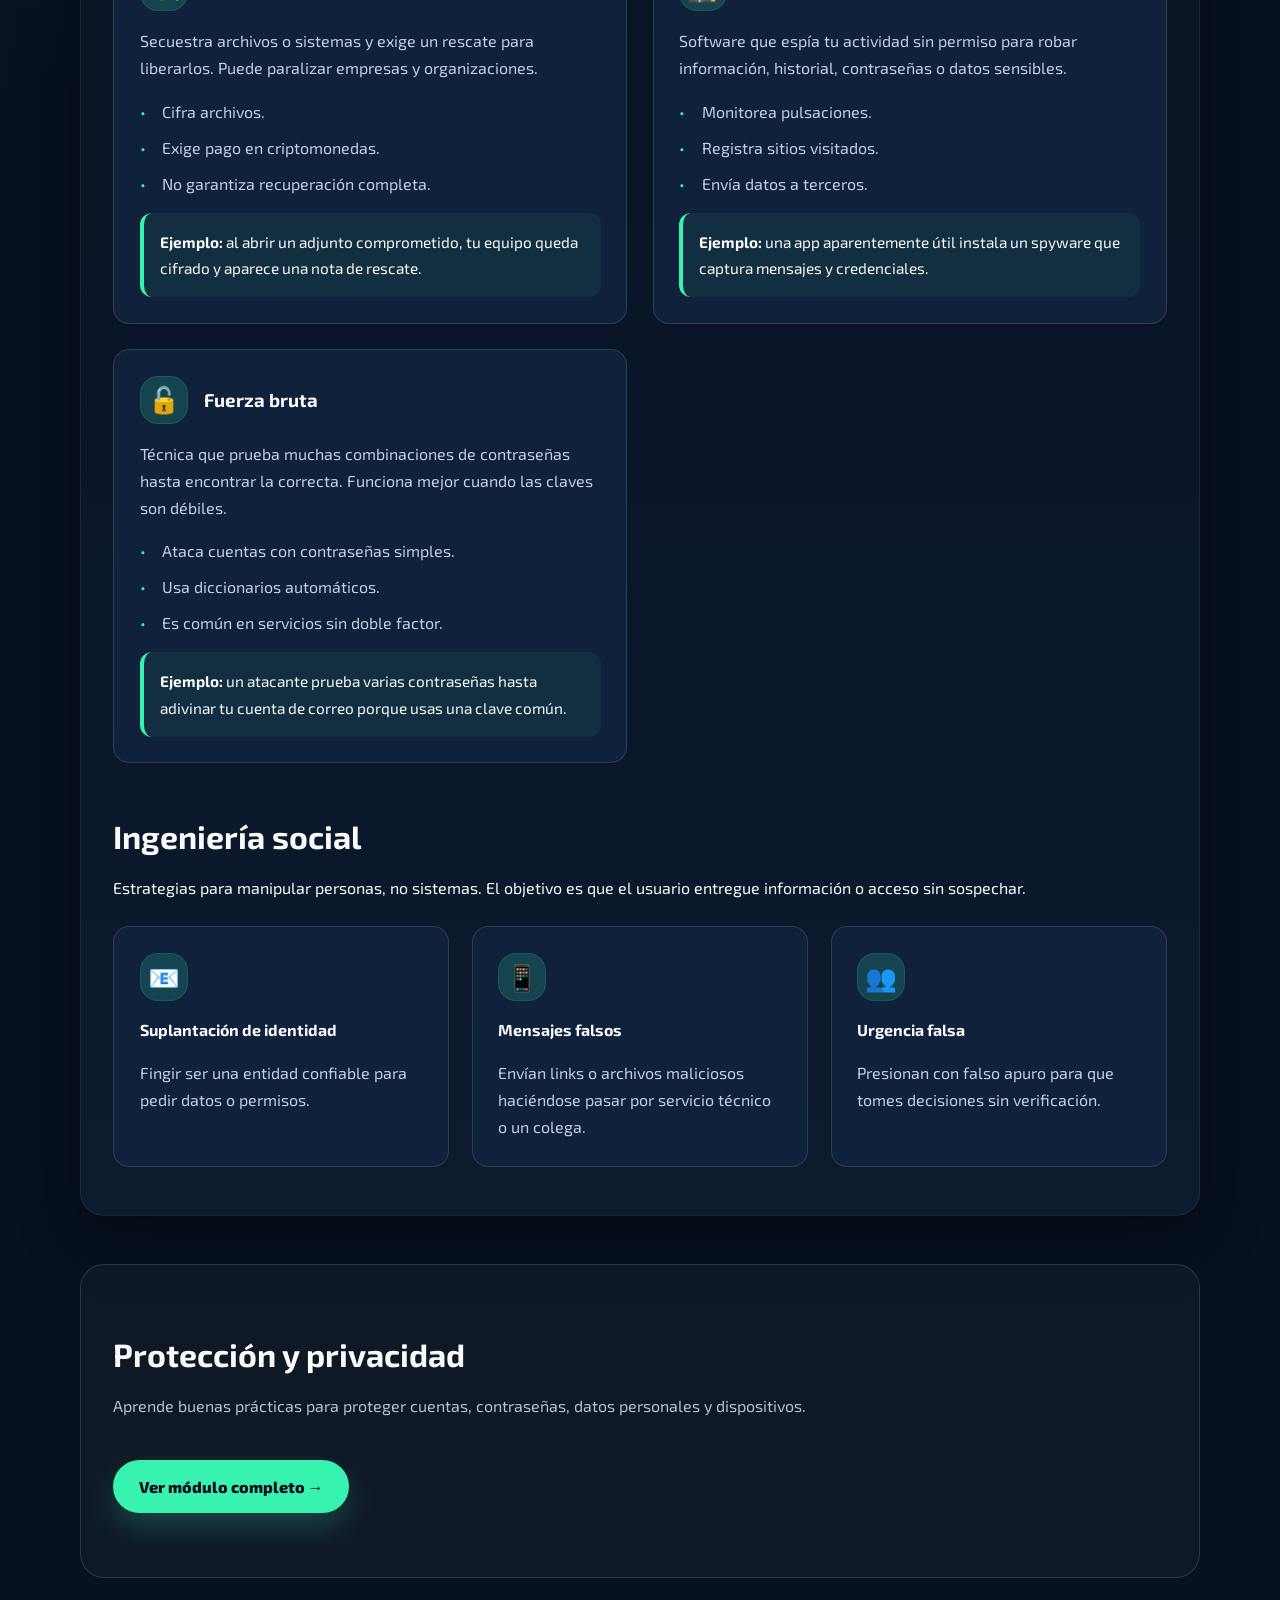
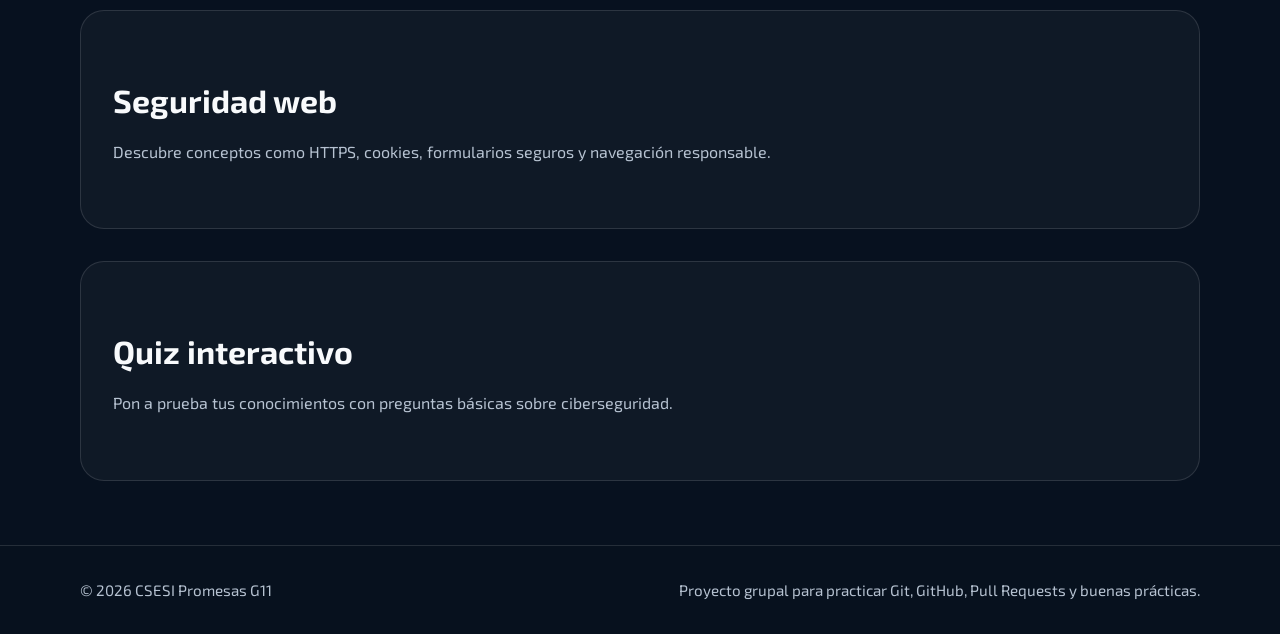
==== commit 1abd9921: "feat: add cyber threats section with animations" ====
--- a/index.html
+++ b/index.html
@@ -5,6 +5,7 @@
   <meta name="viewport" content="width=device-width, initial-scale=1.0" />
   <title>CSESI Promesas G11 | Cybersecurity Guide</title>
   <link rel="stylesheet" href="styles.css" />
+  <link rel="stylesheet" href="amenazas.css" />
   <link rel="preconnect" href="https://fonts.googleapis.com" />
   <link href="https://fonts.googleapis.com/css2?family=Share+Tech+Mono&family=Exo+2:wght@300;400;600;800&display=swap" rel="stylesheet" />
 </head>
@@ -66,11 +67,144 @@
       </div>
     </section>
 
-    <section id="threats" class="section-placeholder">
-      <h2>Amenazas comunes</h2>
-      <p>
-        Conoce ataques como phishing, malware, ransomware, spyware e ingeniería social.
-      </p>
+    <section id="threats" class="threats-section">
+      <div class="section-intro">
+        <span class="section-tag">Amenazas y ataques comunes</span>
+        <h2>Amenazas y ataques comunes</h2>
+        <p>
+          Descubre las técnicas más frecuentes en ciberseguridad, aprende con ejemplos reales y conoce cómo
+          protegerte de cada amenaza.
+        </p>
+      </div>
+
+      <div class="threats-grid">
+        <article class="threat-card">
+          <div class="threat-card-top">
+            <div class="threat-icon">🦠</div>
+            <h3>Malware</h3>
+          </div>
+          <p>
+            Software malicioso diseñado para dañar, espiar o robar datos. Incluye virus, troyanos y gusanos.
+          </p>
+          <ul>
+            <li>Infecta dispositivos.</li>
+            <li>Puede robar contraseñas.</li>
+            <li>Permite acceso remoto no autorizado.</li>
+          </ul>
+          <div class="threat-example">
+            <strong>Ejemplo:</strong> un programa gratis descargado de una web insegura instala un troyano
+            que roba datos bancarios.
+          </div>
+        </article>
+
+        <article class="threat-card">
+          <div class="threat-card-top">
+            <div class="threat-icon">🎣</div>
+            <h3>Phishing</h3>
+          </div>
+          <p>
+            Ataque que usa mensajes falsos para engañar al usuario y obtener credenciales, datos personales
+            o acceso a cuentas.
+          </p>
+          <ul>
+            <li>Correos o mensajes engañosos.</li>
+            <li>Enlaces a páginas falsas.</li>
+            <li>Urgencia para que actúes rápido.</li>
+          </ul>
+          <div class="threat-example">
+            <strong>Ejemplo:</strong> recibes un correo que parece de tu banco pidiéndote actualizar tu
+            contraseña en una web falsa.
+          </div>
+        </article>
+
+        <article class="threat-card">
+          <div class="threat-card-top">
+            <div class="threat-icon">💸</div>
+            <h3>Ransomware</h3>
+          </div>
+          <p>
+            Secuestra archivos o sistemas y exige un rescate para liberarlos. Puede paralizar empresas y
+            organizaciones.
+          </p>
+          <ul>
+            <li>Cifra archivos.</li>
+            <li>Exige pago en criptomonedas.</li>
+            <li>No garantiza recuperación completa.</li>
+          </ul>
+          <div class="threat-example">
+            <strong>Ejemplo:</strong> al abrir un adjunto comprometido, tu equipo queda cifrado y aparece
+            una nota de rescate.
+          </div>
+        </article>
+
+        <article class="threat-card">
+          <div class="threat-card-top">
+            <div class="threat-icon">🕵️</div>
+            <h3>Spyware</h3>
+          </div>
+          <p>
+            Software que espía tu actividad sin permiso para robar información, historial, contraseñas o
+            datos sensibles.
+          </p>
+          <ul>
+            <li>Monitorea pulsaciones.</li>
+            <li>Registra sitios visitados.</li>
+            <li>Envía datos a terceros.</li>
+          </ul>
+          <div class="threat-example">
+            <strong>Ejemplo:</strong> una app aparentemente útil instala un spyware que captura mensajes y
+            credenciales.
+          </div>
+        </article>
+
+        <article class="threat-card">
+          <div class="threat-card-top">
+            <div class="threat-icon">🔓</div>
+            <h3>Fuerza bruta</h3>
+          </div>
+          <p>
+            Técnica que prueba muchas combinaciones de contraseñas hasta encontrar la correcta. Funciona
+            mejor cuando las claves son débiles.
+          </p>
+          <ul>
+            <li>Ataca cuentas con contraseñas simples.</li>
+            <li>Usa diccionarios automáticos.</li>
+            <li>Es común en servicios sin doble factor.</li>
+          </ul>
+          <div class="threat-example">
+            <strong>Ejemplo:</strong> un atacante prueba varias contraseñas hasta adivinar tu cuenta de
+            correo porque usas una clave común.
+          </div>
+        </article>
+      </div>
+
+      <div class="social-engineering">
+        <div class="social-header">
+          <h3>Ingeniería social</h3>
+          <p>
+            Estrategias para manipular personas, no sistemas. El objetivo es que el usuario entregue
+            información o acceso sin sospechar.
+          </p>
+        </div>
+
+        <div class="social-grid">
+          <article class="social-card">
+            <span class="social-icon">📧</span>
+            <h4>Suplantación de identidad</h4>
+            <p>Fingir ser una entidad confiable para pedir datos o permisos.</p>
+          </article>
+          <article class="social-card">
+            <span class="social-icon">📱</span>
+            <h4>Mensajes falsos</h4>
+            <p>Envían links o archivos maliciosos haciéndose pasar por servicio técnico o un colega.</p>
+          </article>
+          <article class="social-card">
+            <span class="social-icon">👥</span>
+            <h4>Urgencia falsa</h4>
+            <p>Presionan con falso apuro para que tomes decisiones sin verificación.</p>
+          </article>
+        </div>
+      </div>
     </section>
 
     <section id="protection" class="section-placeholder">
@@ -107,5 +241,6 @@
   </footer>
 
   <script src="script.js"></script>
+  <script src="amenazas.js"></script>
 </body>
 </html>
--- a/amenazas.css
+++ b/amenazas.css
@@ -0,0 +1,190 @@
+:root {
+    --threat-bg: rgba(14, 24, 42, 0.88);
+    --threat-border: rgba(255, 255, 255, 0.12);
+    --threat-shadow: 0 25px 60px rgba(0, 0, 0, 0.28);
+    --accent: #38f2af;
+    --accent-soft: rgba(56, 242, 175, 0.16);
+    --muted: #c1d0e1;
+}
+
+.threats-section {
+    width: min(100% - 2rem, var(--max-width));
+    margin: 0 auto 3rem;
+    padding: 3rem 2rem;
+    border: 1px solid rgba(255, 255, 255, 0.08);
+    border-radius: var(--radius-lg);
+    background: linear-gradient(180deg, rgba(7, 17, 31, 0.92), rgba(13, 27, 47, 0.98));
+    box-shadow: var(--shadow-soft);
+}
+
+.section-intro {
+    max-width: 720px;
+    margin-bottom: 2rem;
+}
+
+.section-tag {
+    display: inline-flex;
+    align-items: center;
+    gap: 0.5rem;
+    padding: 0.5rem 0.9rem;
+    background: rgba(56, 242, 175, 0.12);
+    border-radius: 999px;
+    color: var(--accent);
+    font-weight: 700;
+    letter-spacing: 0.4px;
+    margin-bottom: 1rem;
+}
+
+.threats-grid {
+    display: grid;
+    grid-template-columns: repeat(2, minmax(0, 1fr));
+    gap: 1.6rem;
+}
+
+.threat-card,
+.social-card {
+    background: rgba(18, 36, 61, 0.94);
+    border: 1px solid var(--threat-border);
+    border-radius: var(--radius-md);
+    padding: 1.6rem;
+    min-height: 260px;
+    display: flex;
+    flex-direction: column;
+    gap: 1rem;
+    position: relative;
+    overflow: hidden;
+    transform: translateY(30px);
+    opacity: 0;
+    transition: transform 0.5s ease, opacity 0.5s ease, box-shadow 0.2s ease;
+}
+
+.threat-card.visible,
+.social-card.visible {
+    transform: translateY(0);
+    opacity: 1;
+}
+
+.threat-card:hover,
+.social-card:hover {
+    box-shadow: 0 24px 50px rgba(56, 242, 175, 0.16);
+    transform: translateY(-4px);
+}
+
+.threat-card-top {
+    display: flex;
+    align-items: center;
+    gap: 1rem;
+}
+
+.threat-icon,
+.social-icon {
+    width: 3rem;
+    height: 3rem;
+    display: grid;
+    place-items: center;
+    border-radius: 18px;
+    background: rgba(56, 242, 175, 0.16);
+    color: var(--accent);
+    font-size: 1.6rem;
+    box-shadow: inset 0 0 0 1px rgba(56, 242, 175, 0.12);
+}
+
+.threat-card h3,
+.social-card h4 {
+    color: var(--text-main);
+    margin: 0;
+}
+
+.threat-card p,
+.social-card p,
+.threat-card ul,
+.threat-example {
+    color: var(--muted);
+    line-height: 1.7;
+}
+
+.threat-card ul {
+    list-style: none;
+    padding-left: 0;
+    display: grid;
+    gap: 0.55rem;
+}
+
+.threat-card ul li {
+    position: relative;
+    padding-left: 1.4rem;
+}
+
+.threat-card ul li::before {
+    content: "•";
+    position: absolute;
+    left: 0;
+    top: 0;
+    color: var(--accent);
+}
+
+.threat-example {
+    margin-top: auto;
+    padding: 1rem 1rem 1rem 1rem;
+    background: rgba(56, 242, 175, 0.06);
+    border-left: 4px solid var(--accent);
+    border-radius: 0.75rem;
+    color: var(--text-main);
+    font-size: 0.96rem;
+}
+
+.social-engineering {
+    margin-top: 3rem;
+}
+
+.social-header {
+    margin-bottom: 1.6rem;
+}
+
+.social-header h3 {
+    margin-bottom: 0.8rem;
+    font-size: 2rem;
+}
+
+.social-grid {
+    display: grid;
+    grid-template-columns: repeat(3, minmax(0, 1fr));
+    gap: 1.4rem;
+}
+
+.social-card {
+    min-height: 190px;
+}
+
+.social-card p {
+    margin: 0;
+}
+
+@media (max-width: 980px) {
+
+    .threats-grid,
+    .social-grid {
+        grid-template-columns: 1fr;
+    }
+}
+
+@media (max-width: 620px) {
+    .threats-section {
+        padding: 2rem 1.2rem;
+    }
+
+    .threat-card,
+    .social-card {
+        min-height: auto;
+        padding: 1.4rem;
+    }
+
+    .social-grid {
+        gap: 1rem;
+    }
+
+    .section-tag {
+        font-size: 0.9rem;
+        padding: 0.45rem 0.85rem;
+    }
+}
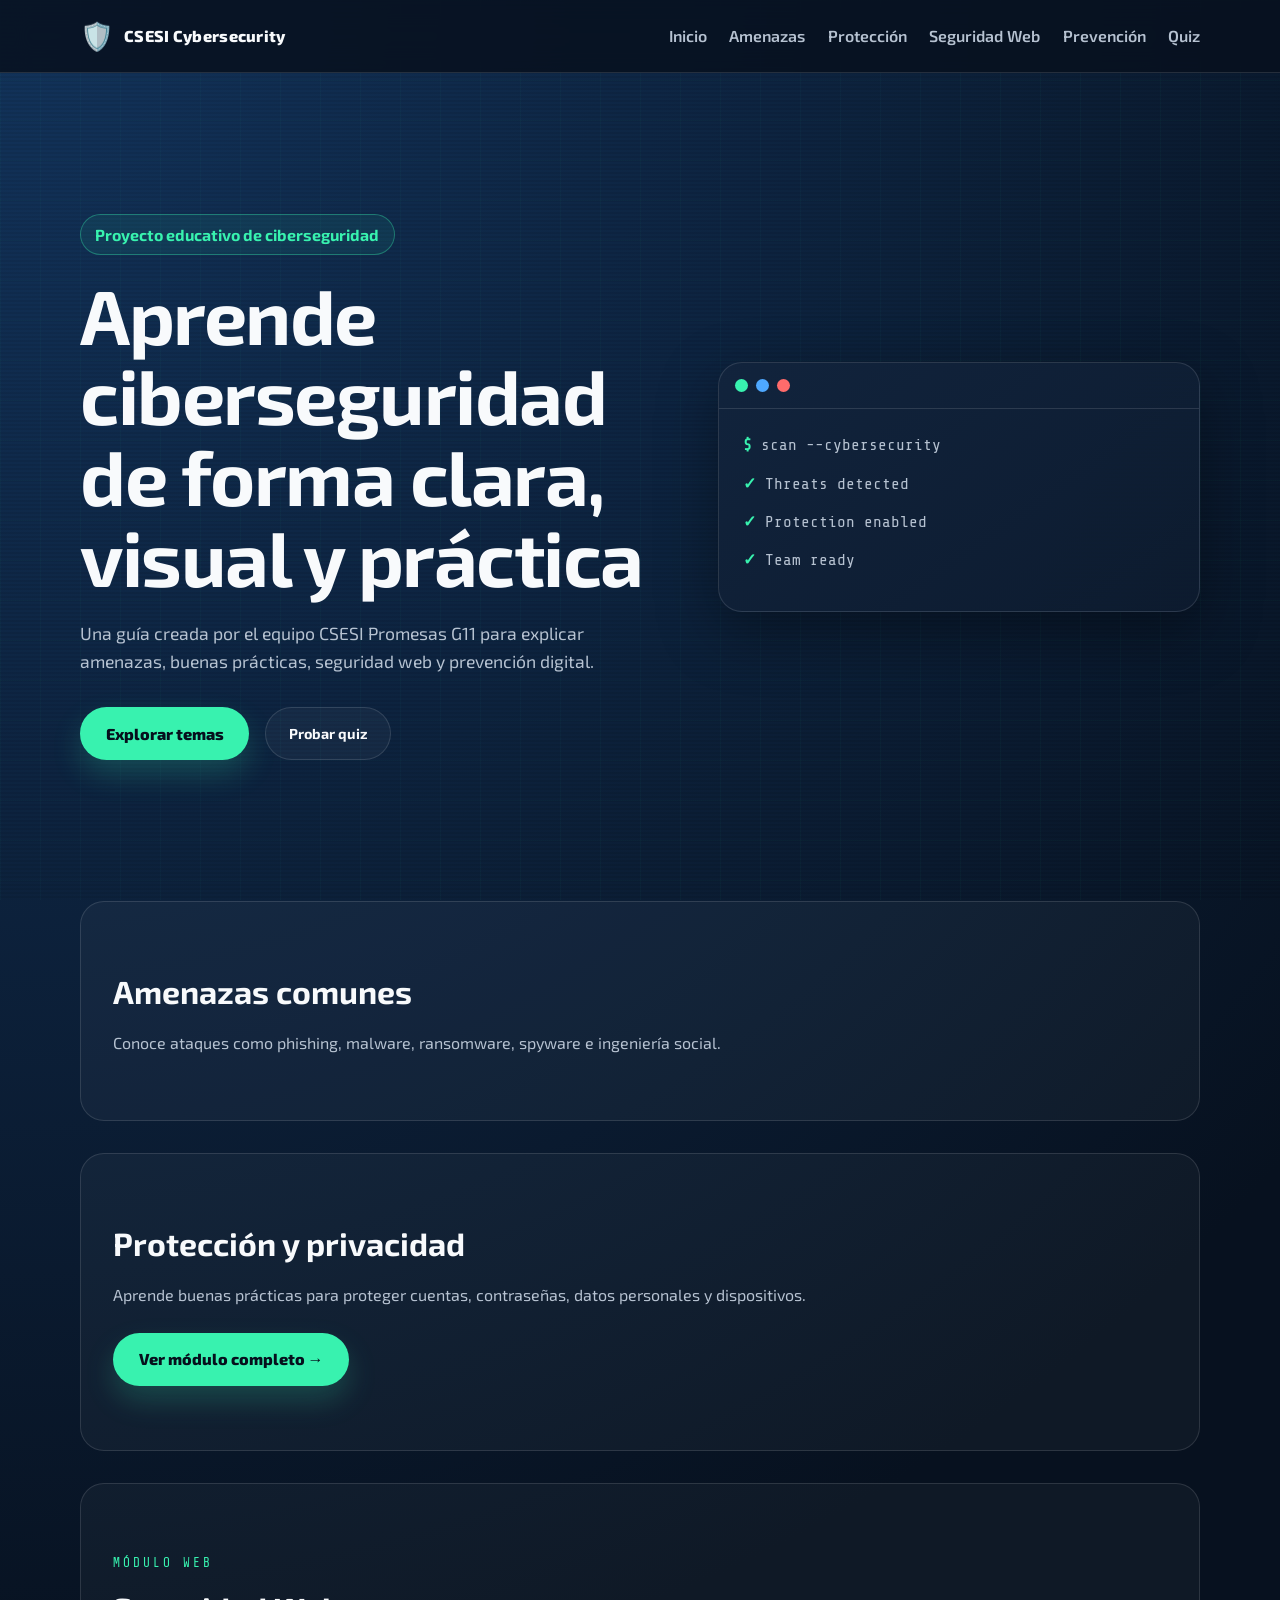
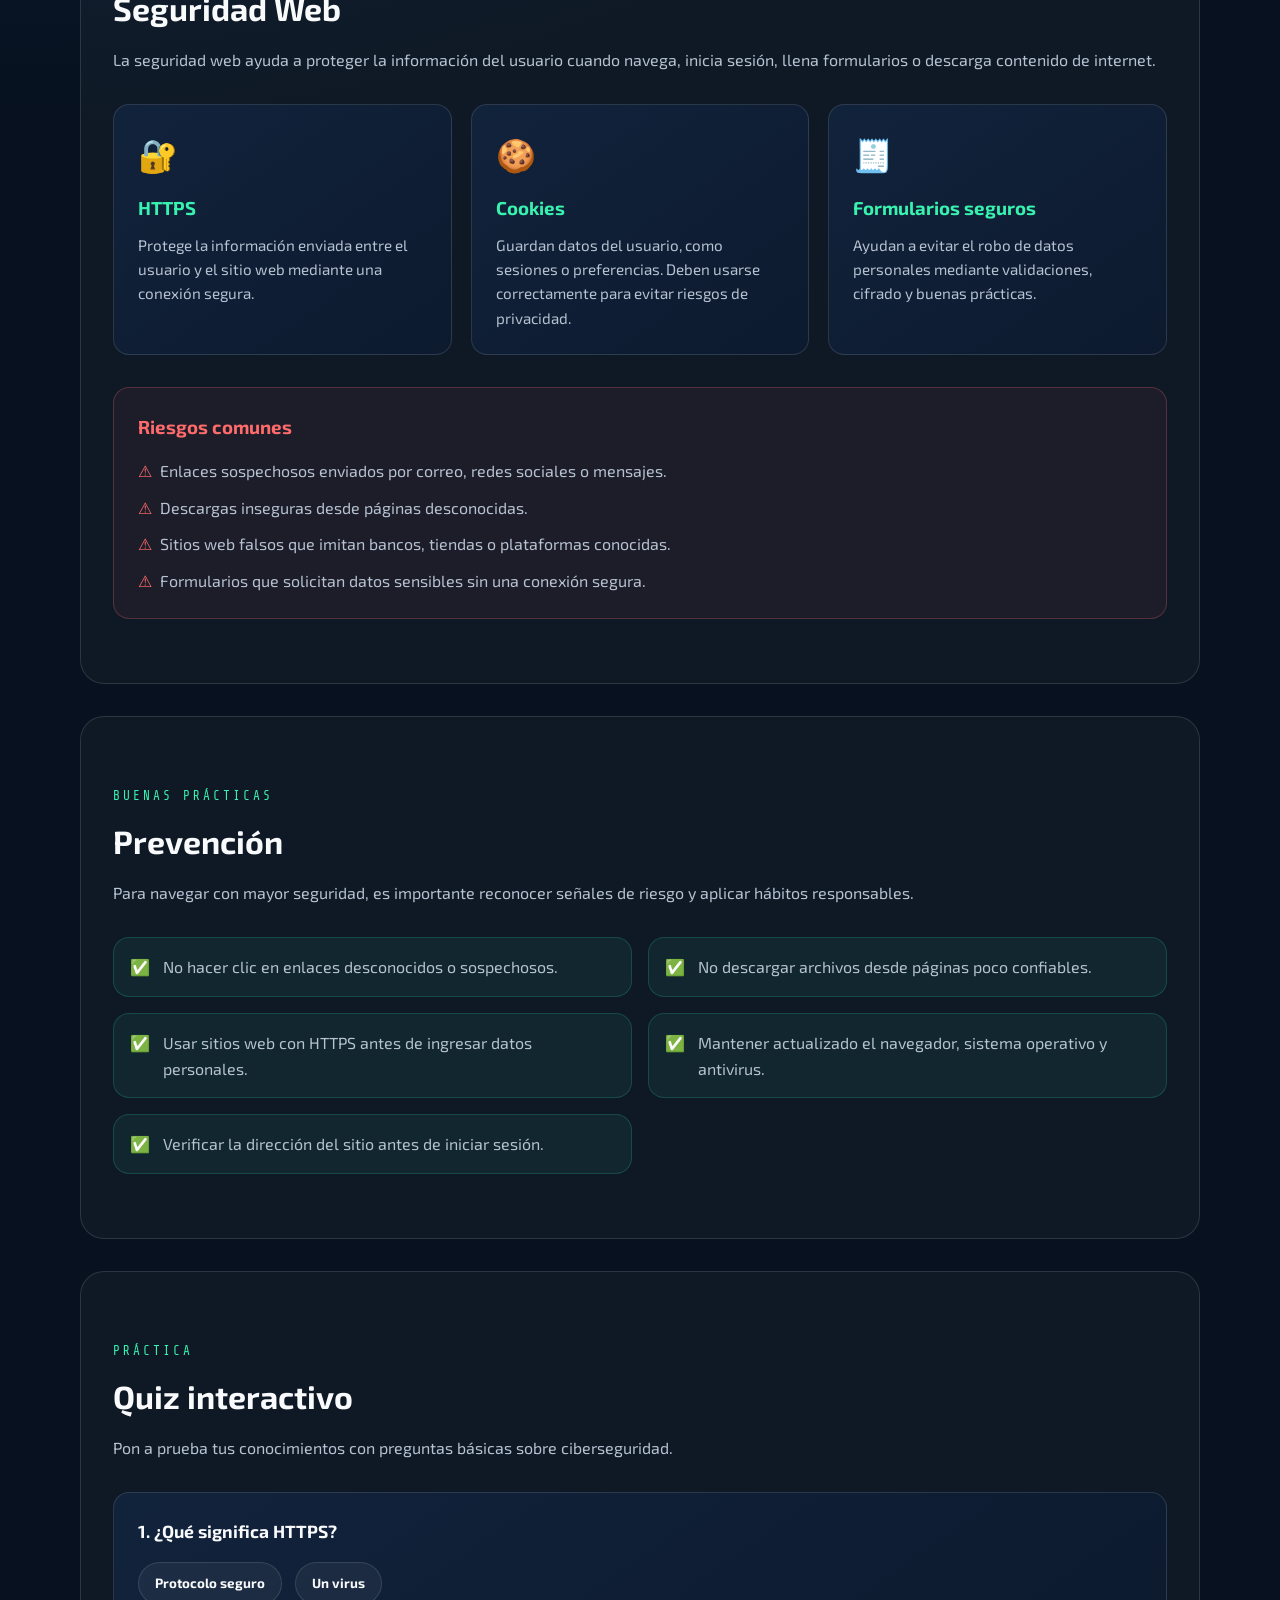
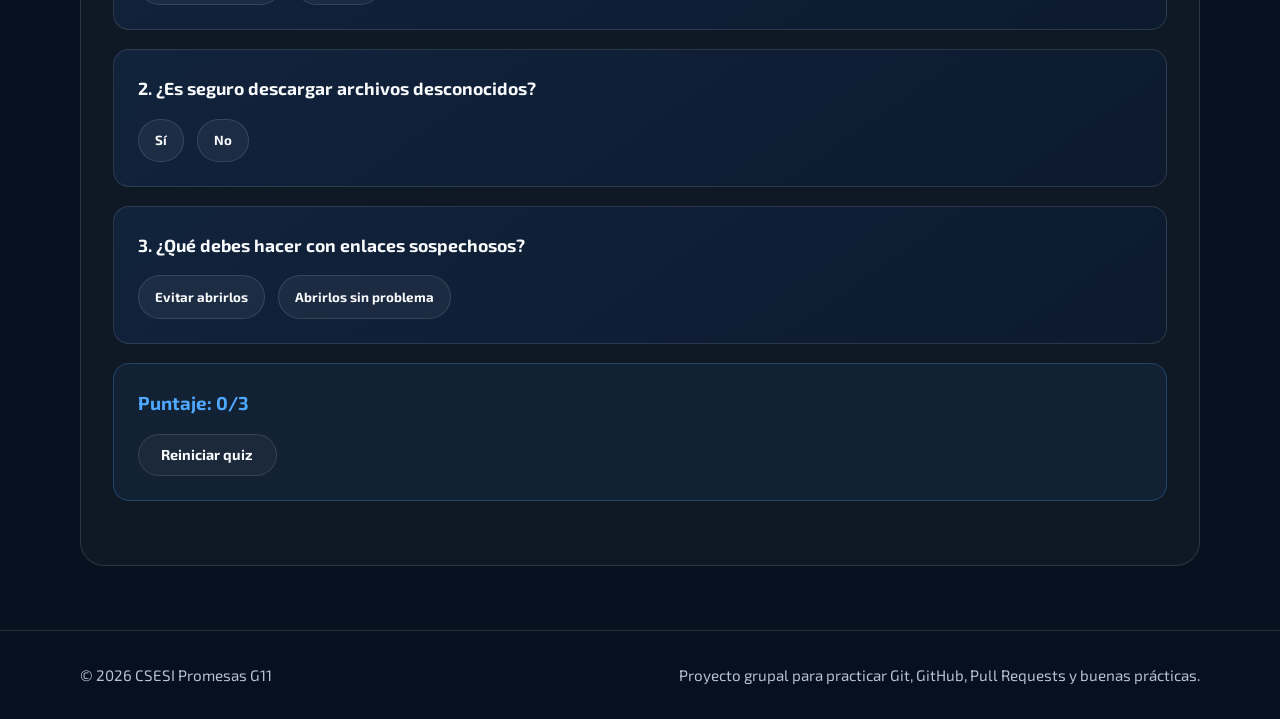
==== commit eed56e5c: "feat: integrate web security and quiz modules" ====
--- a/index.html
+++ b/index.html
@@ -3,13 +3,22 @@
 <head>
   <meta charset="UTF-8" />
   <meta name="viewport" content="width=device-width, initial-scale=1.0" />
+
   <title>CSESI Promesas G11 | Cybersecurity Guide</title>
+
   <link rel="stylesheet" href="styles.css" />
-  <link rel="stylesheet" href="amenazas.css" />
+
   <link rel="preconnect" href="https://fonts.googleapis.com" />
-  <link href="https://fonts.googleapis.com/css2?family=Share+Tech+Mono&family=Exo+2:wght@300;400;600;800&display=swap" rel="stylesheet" />
+  <link
+    href="https://fonts.googleapis.com/css2?family=Share+Tech+Mono&family=Exo+2:wght@300;400;600;800&display=swap"
+    rel="stylesheet"
+  />
 </head>
+
 <body>
+  <div class="bg-grid"></div>
+  <div class="scanline"></div>
+
   <header class="site-header">
     <nav class="navbar">
       <a href="#home" class="logo">
@@ -26,6 +35,7 @@
         <li><a href="#threats">Amenazas</a></li>
         <li><a href="#protection">Protección</a></li>
         <li><a href="#web-security">Seguridad Web</a></li>
+        <li><a href="#prevention">Prevención</a></li>
         <li><a href="#quiz">Quiz</a></li>
       </ul>
     </nav>
@@ -67,144 +77,11 @@
       </div>
     </section>
 
-    <section id="threats" class="threats-section">
-      <div class="section-intro">
-        <span class="section-tag">Amenazas y ataques comunes</span>
-        <h2>Amenazas y ataques comunes</h2>
-        <p>
-          Descubre las técnicas más frecuentes en ciberseguridad, aprende con ejemplos reales y conoce cómo
-          protegerte de cada amenaza.
-        </p>
-      </div>
-
-      <div class="threats-grid">
-        <article class="threat-card">
-          <div class="threat-card-top">
-            <div class="threat-icon">🦠</div>
-            <h3>Malware</h3>
-          </div>
-          <p>
-            Software malicioso diseñado para dañar, espiar o robar datos. Incluye virus, troyanos y gusanos.
-          </p>
-          <ul>
-            <li>Infecta dispositivos.</li>
-            <li>Puede robar contraseñas.</li>
-            <li>Permite acceso remoto no autorizado.</li>
-          </ul>
-          <div class="threat-example">
-            <strong>Ejemplo:</strong> un programa gratis descargado de una web insegura instala un troyano
-            que roba datos bancarios.
-          </div>
-        </article>
-
-        <article class="threat-card">
-          <div class="threat-card-top">
-            <div class="threat-icon">🎣</div>
-            <h3>Phishing</h3>
-          </div>
-          <p>
-            Ataque que usa mensajes falsos para engañar al usuario y obtener credenciales, datos personales
-            o acceso a cuentas.
-          </p>
-          <ul>
-            <li>Correos o mensajes engañosos.</li>
-            <li>Enlaces a páginas falsas.</li>
-            <li>Urgencia para que actúes rápido.</li>
-          </ul>
-          <div class="threat-example">
-            <strong>Ejemplo:</strong> recibes un correo que parece de tu banco pidiéndote actualizar tu
-            contraseña en una web falsa.
-          </div>
-        </article>
-
-        <article class="threat-card">
-          <div class="threat-card-top">
-            <div class="threat-icon">💸</div>
-            <h3>Ransomware</h3>
-          </div>
-          <p>
-            Secuestra archivos o sistemas y exige un rescate para liberarlos. Puede paralizar empresas y
-            organizaciones.
-          </p>
-          <ul>
-            <li>Cifra archivos.</li>
-            <li>Exige pago en criptomonedas.</li>
-            <li>No garantiza recuperación completa.</li>
-          </ul>
-          <div class="threat-example">
-            <strong>Ejemplo:</strong> al abrir un adjunto comprometido, tu equipo queda cifrado y aparece
-            una nota de rescate.
-          </div>
-        </article>
-
-        <article class="threat-card">
-          <div class="threat-card-top">
-            <div class="threat-icon">🕵️</div>
-            <h3>Spyware</h3>
-          </div>
-          <p>
-            Software que espía tu actividad sin permiso para robar información, historial, contraseñas o
-            datos sensibles.
-          </p>
-          <ul>
-            <li>Monitorea pulsaciones.</li>
-            <li>Registra sitios visitados.</li>
-            <li>Envía datos a terceros.</li>
-          </ul>
-          <div class="threat-example">
-            <strong>Ejemplo:</strong> una app aparentemente útil instala un spyware que captura mensajes y
-            credenciales.
-          </div>
-        </article>
-
-        <article class="threat-card">
-          <div class="threat-card-top">
-            <div class="threat-icon">🔓</div>
-            <h3>Fuerza bruta</h3>
-          </div>
-          <p>
-            Técnica que prueba muchas combinaciones de contraseñas hasta encontrar la correcta. Funciona
-            mejor cuando las claves son débiles.
-          </p>
-          <ul>
-            <li>Ataca cuentas con contraseñas simples.</li>
-            <li>Usa diccionarios automáticos.</li>
-            <li>Es común en servicios sin doble factor.</li>
-          </ul>
-          <div class="threat-example">
-            <strong>Ejemplo:</strong> un atacante prueba varias contraseñas hasta adivinar tu cuenta de
-            correo porque usas una clave común.
-          </div>
-        </article>
-      </div>
-
-      <div class="social-engineering">
-        <div class="social-header">
-          <h3>Ingeniería social</h3>
-          <p>
-            Estrategias para manipular personas, no sistemas. El objetivo es que el usuario entregue
-            información o acceso sin sospechar.
-          </p>
-        </div>
-
-        <div class="social-grid">
-          <article class="social-card">
-            <span class="social-icon">📧</span>
-            <h4>Suplantación de identidad</h4>
-            <p>Fingir ser una entidad confiable para pedir datos o permisos.</p>
-          </article>
-          <article class="social-card">
-            <span class="social-icon">📱</span>
-            <h4>Mensajes falsos</h4>
-            <p>Envían links o archivos maliciosos haciéndose pasar por servicio técnico o un colega.</p>
-          </article>
-          <article class="social-card">
-            <span class="social-icon">👥</span>
-            <h4>Urgencia falsa</h4>
-            <p>Presionan con falso apuro para que tomes decisiones sin verificación.</p>
-          </article>
-        </div>
-      </div>
+    <section id="threats" class="section-placeholder">
+      <h2>Amenazas comunes</h2>
+      <p>
+        Conoce ataques como phishing, malware, ransomware, spyware e ingeniería social.
+      </p>
     </section>
 
     <section id="protection" class="section-placeholder">
@@ -212,24 +89,161 @@
       <p>
         Aprende buenas prácticas para proteger cuentas, contraseñas, datos personales y dispositivos.
       </p>
-      <br/>
-      <a href="proteccion.html" class="btn btn-primary" style="margin-top:1rem;">
+
+      <br />
+
+      <a href="proteccion.html" class="btn btn-primary">
         Ver módulo completo →
       </a>
     </section>
 
     <section id="web-security" class="section-placeholder">
-      <h2>Seguridad web</h2>
-      <p>
-        Descubre conceptos como HTTPS, cookies, formularios seguros y navegación responsable.
-      </p>
+      <span class="section-tag">MÓDULO WEB</span>
+      <h2>Seguridad Web</h2>
+
+      <p>
+        La seguridad web ayuda a proteger la información del usuario cuando navega,
+        inicia sesión, llena formularios o descarga contenido de internet.
+      </p>
+
+      <div class="info-grid">
+        <article class="security-card">
+          <span class="security-icon">🔐</span>
+          <h3>HTTPS</h3>
+          <p>
+            Protege la información enviada entre el usuario y el sitio web mediante
+            una conexión segura.
+          </p>
+        </article>
+
+        <article class="security-card">
+          <span class="security-icon">🍪</span>
+          <h3>Cookies</h3>
+          <p>
+            Guardan datos del usuario, como sesiones o preferencias. Deben usarse
+            correctamente para evitar riesgos de privacidad.
+          </p>
+        </article>
+
+        <article class="security-card">
+          <span class="security-icon">🧾</span>
+          <h3>Formularios seguros</h3>
+          <p>
+            Ayudan a evitar el robo de datos personales mediante validaciones,
+            cifrado y buenas prácticas.
+          </p>
+        </article>
+      </div>
+
+      <div class="risk-box">
+        <h3>Riesgos comunes</h3>
+
+        <ul class="risk-list">
+          <li>Enlaces sospechosos enviados por correo, redes sociales o mensajes.</li>
+          <li>Descargas inseguras desde páginas desconocidas.</li>
+          <li>Sitios web falsos que imitan bancos, tiendas o plataformas conocidas.</li>
+          <li>Formularios que solicitan datos sensibles sin una conexión segura.</li>
+        </ul>
+      </div>
+    </section>
+
+    <section id="prevention" class="section-placeholder">
+      <span class="section-tag">BUENAS PRÁCTICAS</span>
+      <h2>Prevención</h2>
+
+      <p>
+        Para navegar con mayor seguridad, es importante reconocer señales de riesgo
+        y aplicar hábitos responsables.
+      </p>
+
+      <ul class="prevention-list">
+        <li>
+          <span>✅</span>
+          No hacer clic en enlaces desconocidos o sospechosos.
+        </li>
+
+        <li>
+          <span>✅</span>
+          No descargar archivos desde páginas poco confiables.
+        </li>
+
+        <li>
+          <span>✅</span>
+          Usar sitios web con HTTPS antes de ingresar datos personales.
+        </li>
+
+        <li>
+          <span>✅</span>
+          Mantener actualizado el navegador, sistema operativo y antivirus.
+        </li>
+
+        <li>
+          <span>✅</span>
+          Verificar la dirección del sitio antes de iniciar sesión.
+        </li>
+      </ul>
     </section>
 
     <section id="quiz" class="section-placeholder">
+      <span class="section-tag">PRÁCTICA</span>
       <h2>Quiz interactivo</h2>
+
       <p>
         Pon a prueba tus conocimientos con preguntas básicas sobre ciberseguridad.
       </p>
+
+      <div class="quiz-container">
+        <article class="quiz-question" data-question="0">
+          <h3>1. ¿Qué significa HTTPS?</h3>
+
+          <div class="quiz-options">
+            <button class="quiz-option" data-correct="true">
+              Protocolo seguro
+            </button>
+
+            <button class="quiz-option" data-correct="false">
+              Un virus
+            </button>
+          </div>
+        </article>
+
+        <article class="quiz-question" data-question="1">
+          <h3>2. ¿Es seguro descargar archivos desconocidos?</h3>
+
+          <div class="quiz-options">
+            <button class="quiz-option" data-correct="false">
+              Sí
+            </button>
+
+            <button class="quiz-option" data-correct="true">
+              No
+            </button>
+          </div>
+        </article>
+
+        <article class="quiz-question" data-question="2">
+          <h3>3. ¿Qué debes hacer con enlaces sospechosos?</h3>
+
+          <div class="quiz-options">
+            <button class="quiz-option" data-correct="true">
+              Evitar abrirlos
+            </button>
+
+            <button class="quiz-option" data-correct="false">
+              Abrirlos sin problema
+            </button>
+          </div>
+        </article>
+
+        <div class="quiz-result">
+          <h3 id="score">Puntaje: 0/3</h3>
+          <p id="final"></p>
+
+          <button id="resetQuiz" class="btn btn-secondary" type="button">
+            Reiniciar quiz
+          </button>
+        </div>
+      </div>
     </section>
   </main>
 
@@ -241,6 +255,5 @@
   </footer>
 
   <script src="script.js"></script>
-  <script src="amenazas.js"></script>
 </body>
-</html>
+</html>
--- a/styles.css
+++ b/styles.css
@@ -1134,3 +1134,193 @@
   .btn { width: 100%; }
   .logo span:last-child { font-size: 0.9rem; }
 }
+
+/* ================================================================
+   INTEGRACIÓN — Seguridad Web, Prevención y Quiz
+   ================================================================ */
+
+.info-grid {
+  display: grid;
+  grid-template-columns: repeat(3, 1fr);
+  gap: 1.2rem;
+  margin-top: 2rem;
+}
+
+.security-card {
+  background: linear-gradient(145deg, rgba(18, 36, 61, 0.96), rgba(13, 27, 47, 0.96));
+  border: 1px solid var(--border-soft);
+  border-radius: var(--radius-md);
+  padding: 1.5rem;
+  transition: transform 0.2s ease, border-color 0.2s ease;
+}
+
+.security-card:hover {
+  transform: translateY(-4px);
+  border-color: rgba(56, 242, 175, 0.35);
+}
+
+.security-icon {
+  display: inline-block;
+  font-size: 2rem;
+  margin-bottom: 0.8rem;
+}
+
+.security-card h3 {
+  color: var(--primary);
+  margin-bottom: 0.6rem;
+}
+
+.security-card p {
+  color: var(--text-muted);
+  font-size: 0.95rem;
+}
+
+.risk-box {
+  margin-top: 2rem;
+  padding: 1.5rem;
+  border: 1px solid rgba(255, 107, 107, 0.25);
+  border-radius: var(--radius-md);
+  background: rgba(255, 107, 107, 0.06);
+}
+
+.risk-box h3 {
+  color: var(--danger);
+  margin-bottom: 1rem;
+}
+
+.risk-list {
+  display: flex;
+  flex-direction: column;
+  gap: 0.7rem;
+  list-style: none;
+}
+
+.risk-list li {
+  color: var(--text-muted);
+  position: relative;
+  padding-left: 1.4rem;
+}
+
+.risk-list li::before {
+  content: "⚠";
+  position: absolute;
+  left: 0;
+  color: var(--danger);
+}
+
+.prevention-list {
+  display: grid;
+  grid-template-columns: 1fr 1fr;
+  gap: 1rem;
+  margin-top: 2rem;
+  list-style: none;
+}
+
+.prevention-list li {
+  display: flex;
+  align-items: flex-start;
+  gap: 0.8rem;
+  padding: 1rem;
+  border: 1px solid rgba(56, 242, 175, 0.18);
+  border-radius: var(--radius-md);
+  background: rgba(56, 242, 175, 0.06);
+  color: var(--text-muted);
+}
+
+.prevention-list span {
+  flex-shrink: 0;
+}
+
+.quiz-container {
+  margin-top: 2rem;
+  display: grid;
+  gap: 1.2rem;
+}
+
+.quiz-question {
+  padding: 1.5rem;
+  border: 1px solid var(--border-soft);
+  border-radius: var(--radius-md);
+  background: linear-gradient(145deg, rgba(18, 36, 61, 0.96), rgba(13, 27, 47, 0.96));
+}
+
+.quiz-question h3 {
+  margin-bottom: 1rem;
+  font-size: 1.1rem;
+}
+
+.quiz-options {
+  display: flex;
+  flex-wrap: wrap;
+  gap: 0.8rem;
+}
+
+.quiz-option {
+  border: 1px solid var(--border-soft);
+  background: rgba(255, 255, 255, 0.05);
+  color: var(--text-main);
+  padding: 0.8rem 1rem;
+  border-radius: 999px;
+  font-weight: 700;
+  transition: transform 0.2s ease, background 0.2s ease, border-color 0.2s ease;
+}
+
+.quiz-option:hover {
+  transform: translateY(-2px);
+  border-color: rgba(56, 242, 175, 0.35);
+  background: rgba(56, 242, 175, 0.08);
+}
+
+.quiz-option.correct {
+  background: rgba(56, 242, 175, 0.18);
+  border-color: var(--primary);
+  color: var(--primary);
+}
+
+.quiz-option.incorrect {
+  background: rgba(255, 107, 107, 0.18);
+  border-color: var(--danger);
+  color: var(--danger);
+}
+
+.quiz-option.disabled {
+  cursor: not-allowed;
+  opacity: 0.8;
+}
+
+.quiz-result {
+  padding: 1.5rem;
+  border: 1px solid rgba(78, 168, 255, 0.25);
+  border-radius: var(--radius-md);
+  background: rgba(78, 168, 255, 0.06);
+}
+
+.quiz-result h3 {
+  color: var(--secondary);
+  margin-bottom: 0.5rem;
+}
+
+.quiz-result p {
+  color: var(--text-muted);
+  margin-bottom: 1rem;
+}
+
+@media (max-width: 900px) {
+  .info-grid {
+    grid-template-columns: 1fr;
+  }
+
+  .prevention-list {
+    grid-template-columns: 1fr;
+  }
+}
+
+@media (max-width: 520px) {
+  .quiz-options {
+    flex-direction: column;
+  }
+
+  .quiz-option {
+    width: 100%;
+  }
+}
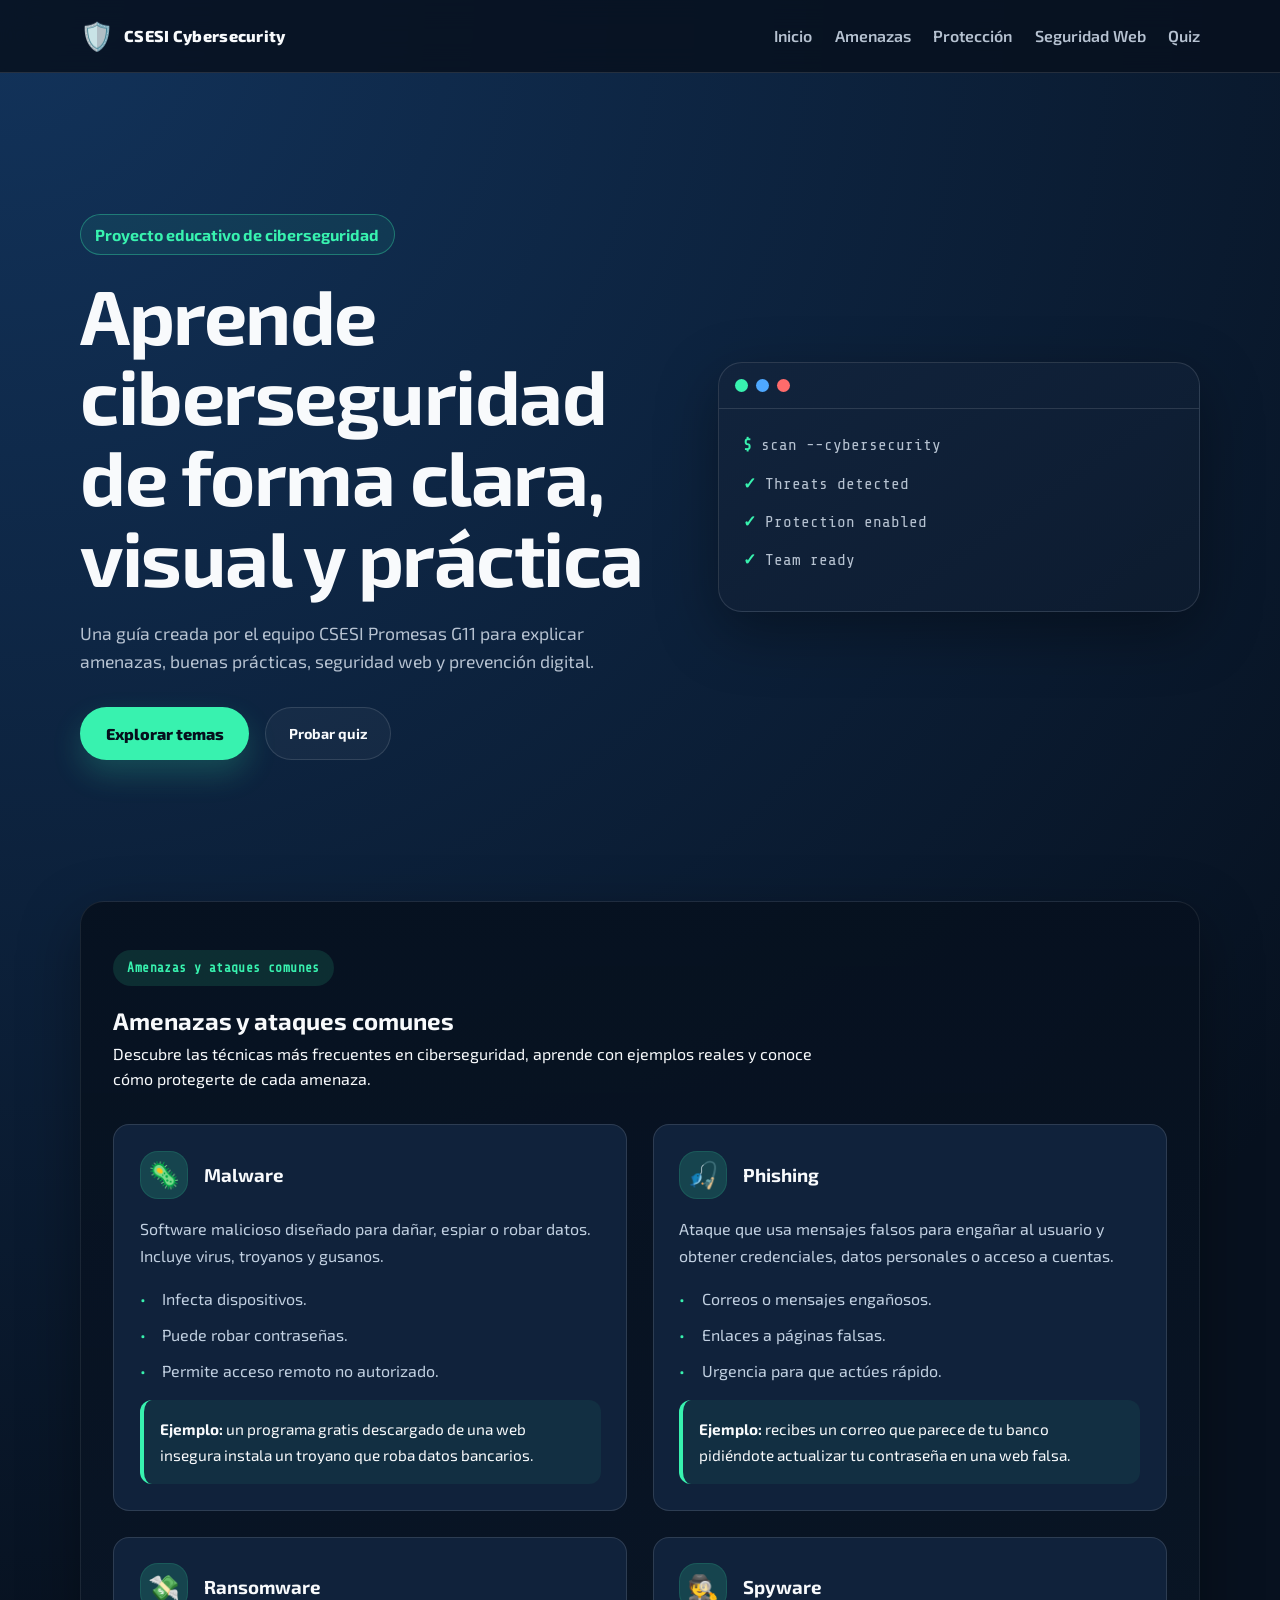
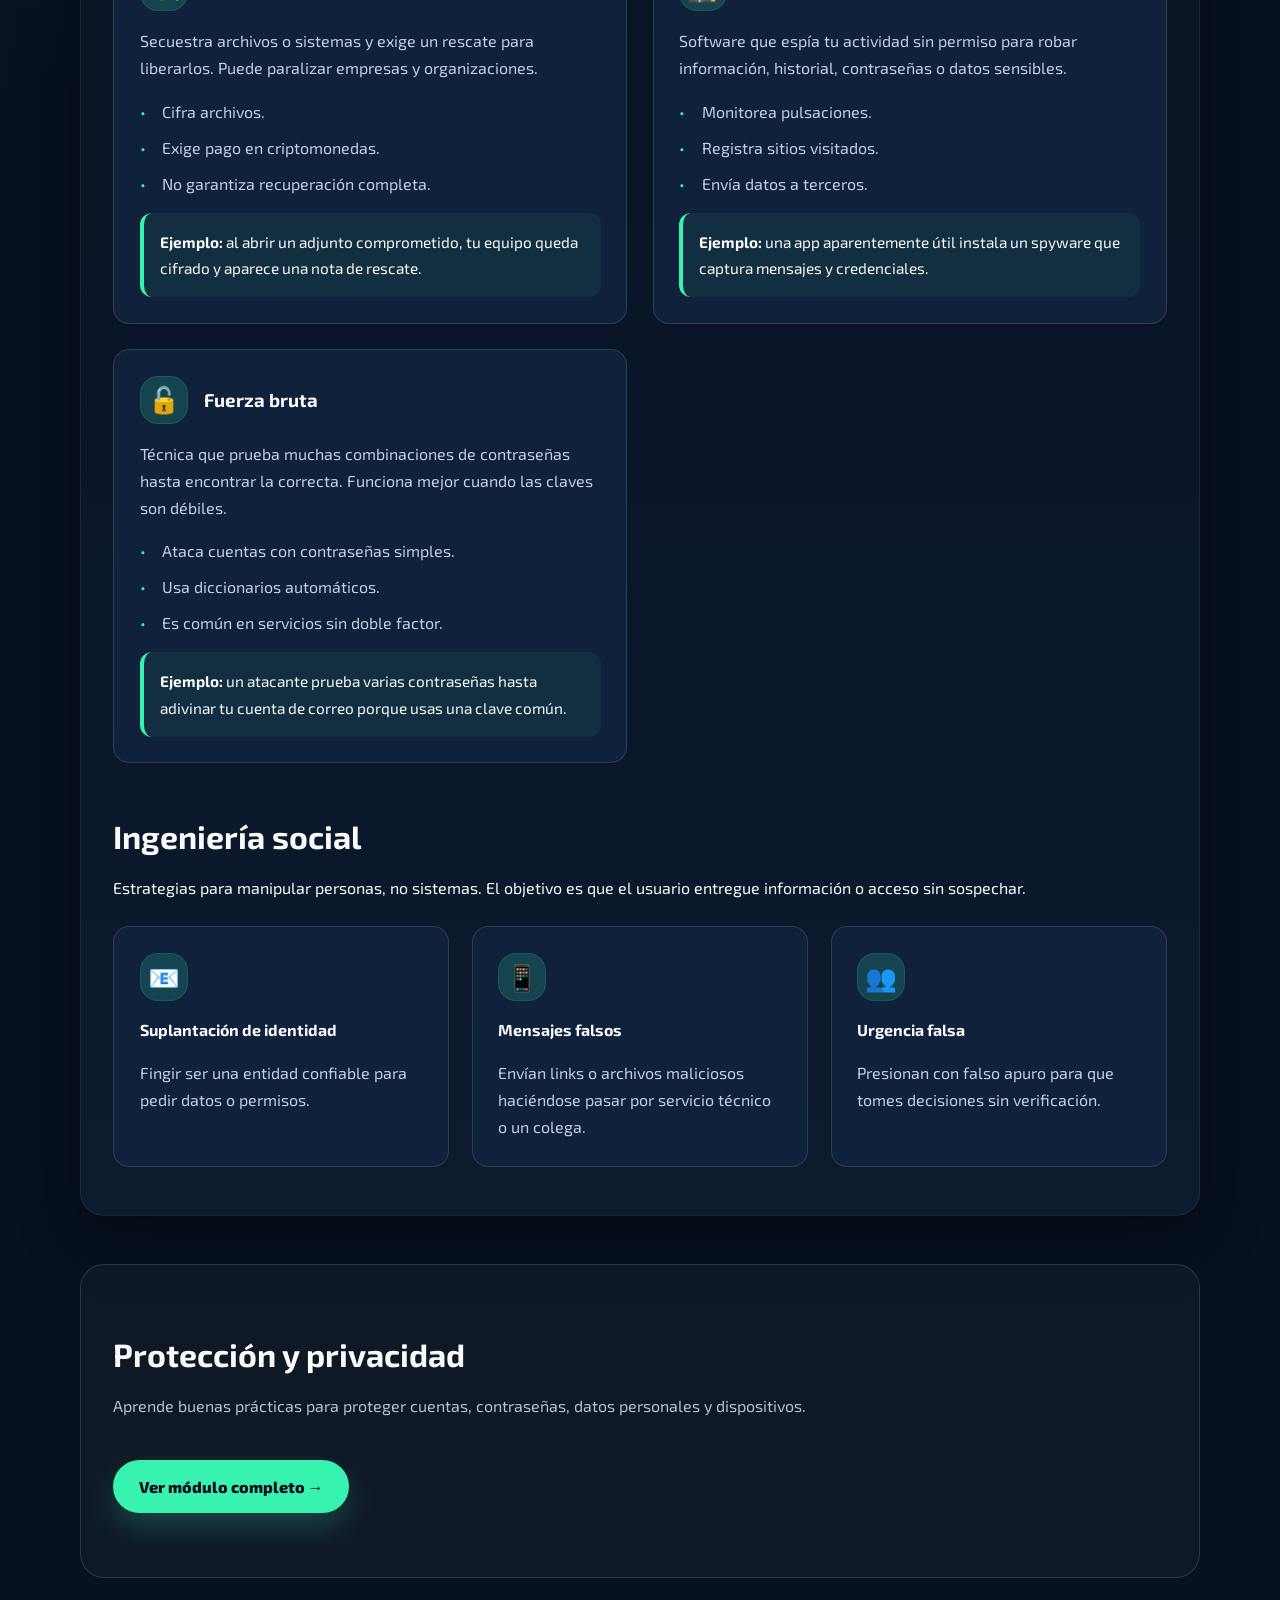
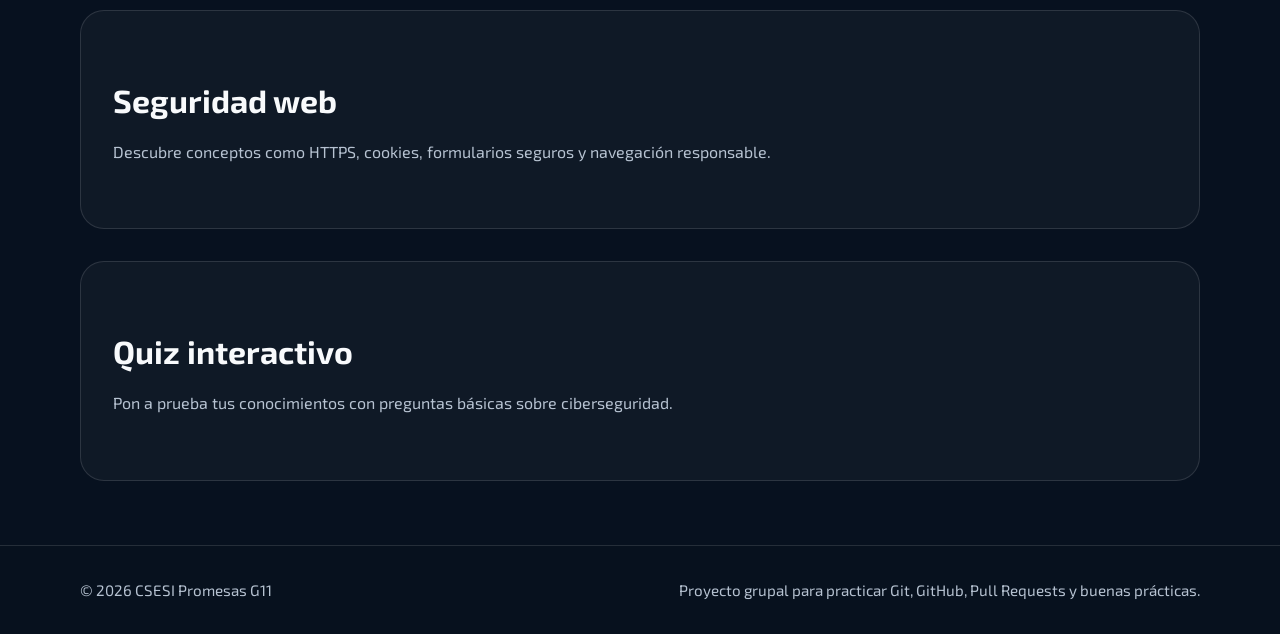
==== commit 2fff9fec: "Merge pull request #7 from ChAndres05/feature/add-cyber-threats-v2 Feature/add cyber threats v2" ====
--- a/index.html
+++ b/index.html
@@ -3,22 +3,13 @@
 <head>
   <meta charset="UTF-8" />
   <meta name="viewport" content="width=device-width, initial-scale=1.0" />
-
   <title>CSESI Promesas G11 | Cybersecurity Guide</title>
-
   <link rel="stylesheet" href="styles.css" />
-
+  <link rel="stylesheet" href="amenazas.css" />
   <link rel="preconnect" href="https://fonts.googleapis.com" />
-  <link
-    href="https://fonts.googleapis.com/css2?family=Share+Tech+Mono&family=Exo+2:wght@300;400;600;800&display=swap"
-    rel="stylesheet"
-  />
+  <link href="https://fonts.googleapis.com/css2?family=Share+Tech+Mono&family=Exo+2:wght@300;400;600;800&display=swap" rel="stylesheet" />
 </head>
-
 <body>
-  <div class="bg-grid"></div>
-  <div class="scanline"></div>
-
   <header class="site-header">
     <nav class="navbar">
       <a href="#home" class="logo">
@@ -35,7 +26,6 @@
         <li><a href="#threats">Amenazas</a></li>
         <li><a href="#protection">Protección</a></li>
         <li><a href="#web-security">Seguridad Web</a></li>
-        <li><a href="#prevention">Prevención</a></li>
         <li><a href="#quiz">Quiz</a></li>
       </ul>
     </nav>
@@ -77,11 +67,144 @@
       </div>
     </section>
 
-    <section id="threats" class="section-placeholder">
-      <h2>Amenazas comunes</h2>
-      <p>
-        Conoce ataques como phishing, malware, ransomware, spyware e ingeniería social.
-      </p>
+    <section id="threats" class="threats-section">
+      <div class="section-intro">
+        <span class="section-tag">Amenazas y ataques comunes</span>
+        <h2>Amenazas y ataques comunes</h2>
+        <p>
+          Descubre las técnicas más frecuentes en ciberseguridad, aprende con ejemplos reales y conoce cómo
+          protegerte de cada amenaza.
+        </p>
+      </div>
+
+      <div class="threats-grid">
+        <article class="threat-card">
+          <div class="threat-card-top">
+            <div class="threat-icon">🦠</div>
+            <h3>Malware</h3>
+          </div>
+          <p>
+            Software malicioso diseñado para dañar, espiar o robar datos. Incluye virus, troyanos y gusanos.
+          </p>
+          <ul>
+            <li>Infecta dispositivos.</li>
+            <li>Puede robar contraseñas.</li>
+            <li>Permite acceso remoto no autorizado.</li>
+          </ul>
+          <div class="threat-example">
+            <strong>Ejemplo:</strong> un programa gratis descargado de una web insegura instala un troyano
+            que roba datos bancarios.
+          </div>
+        </article>
+
+        <article class="threat-card">
+          <div class="threat-card-top">
+            <div class="threat-icon">🎣</div>
+            <h3>Phishing</h3>
+          </div>
+          <p>
+            Ataque que usa mensajes falsos para engañar al usuario y obtener credenciales, datos personales
+            o acceso a cuentas.
+          </p>
+          <ul>
+            <li>Correos o mensajes engañosos.</li>
+            <li>Enlaces a páginas falsas.</li>
+            <li>Urgencia para que actúes rápido.</li>
+          </ul>
+          <div class="threat-example">
+            <strong>Ejemplo:</strong> recibes un correo que parece de tu banco pidiéndote actualizar tu
+            contraseña en una web falsa.
+          </div>
+        </article>
+
+        <article class="threat-card">
+          <div class="threat-card-top">
+            <div class="threat-icon">💸</div>
+            <h3>Ransomware</h3>
+          </div>
+          <p>
+            Secuestra archivos o sistemas y exige un rescate para liberarlos. Puede paralizar empresas y
+            organizaciones.
+          </p>
+          <ul>
+            <li>Cifra archivos.</li>
+            <li>Exige pago en criptomonedas.</li>
+            <li>No garantiza recuperación completa.</li>
+          </ul>
+          <div class="threat-example">
+            <strong>Ejemplo:</strong> al abrir un adjunto comprometido, tu equipo queda cifrado y aparece
+            una nota de rescate.
+          </div>
+        </article>
+
+        <article class="threat-card">
+          <div class="threat-card-top">
+            <div class="threat-icon">🕵️</div>
+            <h3>Spyware</h3>
+          </div>
+          <p>
+            Software que espía tu actividad sin permiso para robar información, historial, contraseñas o
+            datos sensibles.
+          </p>
+          <ul>
+            <li>Monitorea pulsaciones.</li>
+            <li>Registra sitios visitados.</li>
+            <li>Envía datos a terceros.</li>
+          </ul>
+          <div class="threat-example">
+            <strong>Ejemplo:</strong> una app aparentemente útil instala un spyware que captura mensajes y
+            credenciales.
+          </div>
+        </article>
+
+        <article class="threat-card">
+          <div class="threat-card-top">
+            <div class="threat-icon">🔓</div>
+            <h3>Fuerza bruta</h3>
+          </div>
+          <p>
+            Técnica que prueba muchas combinaciones de contraseñas hasta encontrar la correcta. Funciona
+            mejor cuando las claves son débiles.
+          </p>
+          <ul>
+            <li>Ataca cuentas con contraseñas simples.</li>
+            <li>Usa diccionarios automáticos.</li>
+            <li>Es común en servicios sin doble factor.</li>
+          </ul>
+          <div class="threat-example">
+            <strong>Ejemplo:</strong> un atacante prueba varias contraseñas hasta adivinar tu cuenta de
+            correo porque usas una clave común.
+          </div>
+        </article>
+      </div>
+
+      <div class="social-engineering">
+        <div class="social-header">
+          <h3>Ingeniería social</h3>
+          <p>
+            Estrategias para manipular personas, no sistemas. El objetivo es que el usuario entregue
+            información o acceso sin sospechar.
+          </p>
+        </div>
+
+        <div class="social-grid">
+          <article class="social-card">
+            <span class="social-icon">📧</span>
+            <h4>Suplantación de identidad</h4>
+            <p>Fingir ser una entidad confiable para pedir datos o permisos.</p>
+          </article>
+          <article class="social-card">
+            <span class="social-icon">📱</span>
+            <h4>Mensajes falsos</h4>
+            <p>Envían links o archivos maliciosos haciéndose pasar por servicio técnico o un colega.</p>
+          </article>
+          <article class="social-card">
+            <span class="social-icon">👥</span>
+            <h4>Urgencia falsa</h4>
+            <p>Presionan con falso apuro para que tomes decisiones sin verificación.</p>
+          </article>
+        </div>
+      </div>
     </section>
 
     <section id="protection" class="section-placeholder">
@@ -89,161 +212,24 @@
       <p>
         Aprende buenas prácticas para proteger cuentas, contraseñas, datos personales y dispositivos.
       </p>
-
-      <br />
-
-      <a href="proteccion.html" class="btn btn-primary">
+      <br/>
+      <a href="proteccion.html" class="btn btn-primary" style="margin-top:1rem;">
         Ver módulo completo →
       </a>
     </section>
 
     <section id="web-security" class="section-placeholder">
-      <span class="section-tag">MÓDULO WEB</span>
-      <h2>Seguridad Web</h2>
-
+      <h2>Seguridad web</h2>
       <p>
-        La seguridad web ayuda a proteger la información del usuario cuando navega,
-        inicia sesión, llena formularios o descarga contenido de internet.
+        Descubre conceptos como HTTPS, cookies, formularios seguros y navegación responsable.
       </p>
-
-      <div class="info-grid">
-        <article class="security-card">
-          <span class="security-icon">🔐</span>
-          <h3>HTTPS</h3>
-          <p>
-            Protege la información enviada entre el usuario y el sitio web mediante
-            una conexión segura.
-          </p>
-        </article>
-
-        <article class="security-card">
-          <span class="security-icon">🍪</span>
-          <h3>Cookies</h3>
-          <p>
-            Guardan datos del usuario, como sesiones o preferencias. Deben usarse
-            correctamente para evitar riesgos de privacidad.
-          </p>
-        </article>
-
-        <article class="security-card">
-          <span class="security-icon">🧾</span>
-          <h3>Formularios seguros</h3>
-          <p>
-            Ayudan a evitar el robo de datos personales mediante validaciones,
-            cifrado y buenas prácticas.
-          </p>
-        </article>
-      </div>
-
-      <div class="risk-box">
-        <h3>Riesgos comunes</h3>
-
-        <ul class="risk-list">
-          <li>Enlaces sospechosos enviados por correo, redes sociales o mensajes.</li>
-          <li>Descargas inseguras desde páginas desconocidas.</li>
-          <li>Sitios web falsos que imitan bancos, tiendas o plataformas conocidas.</li>
-          <li>Formularios que solicitan datos sensibles sin una conexión segura.</li>
-        </ul>
-      </div>
-    </section>
-
-    <section id="prevention" class="section-placeholder">
-      <span class="section-tag">BUENAS PRÁCTICAS</span>
-      <h2>Prevención</h2>
-
-      <p>
-        Para navegar con mayor seguridad, es importante reconocer señales de riesgo
-        y aplicar hábitos responsables.
-      </p>
-
-      <ul class="prevention-list">
-        <li>
-          <span>✅</span>
-          No hacer clic en enlaces desconocidos o sospechosos.
-        </li>
-
-        <li>
-          <span>✅</span>
-          No descargar archivos desde páginas poco confiables.
-        </li>
-
-        <li>
-          <span>✅</span>
-          Usar sitios web con HTTPS antes de ingresar datos personales.
-        </li>
-
-        <li>
-          <span>✅</span>
-          Mantener actualizado el navegador, sistema operativo y antivirus.
-        </li>
-
-        <li>
-          <span>✅</span>
-          Verificar la dirección del sitio antes de iniciar sesión.
-        </li>
-      </ul>
     </section>
 
     <section id="quiz" class="section-placeholder">
-      <span class="section-tag">PRÁCTICA</span>
       <h2>Quiz interactivo</h2>
-
       <p>
         Pon a prueba tus conocimientos con preguntas básicas sobre ciberseguridad.
       </p>
-
-      <div class="quiz-container">
-        <article class="quiz-question" data-question="0">
-          <h3>1. ¿Qué significa HTTPS?</h3>
-
-          <div class="quiz-options">
-            <button class="quiz-option" data-correct="true">
-              Protocolo seguro
-            </button>
-
-            <button class="quiz-option" data-correct="false">
-              Un virus
-            </button>
-          </div>
-        </article>
-
-        <article class="quiz-question" data-question="1">
-          <h3>2. ¿Es seguro descargar archivos desconocidos?</h3>
-
-          <div class="quiz-options">
-            <button class="quiz-option" data-correct="false">
-              Sí
-            </button>
-
-            <button class="quiz-option" data-correct="true">
-              No
-            </button>
-          </div>
-        </article>
-
-        <article class="quiz-question" data-question="2">
-          <h3>3. ¿Qué debes hacer con enlaces sospechosos?</h3>
-
-          <div class="quiz-options">
-            <button class="quiz-option" data-correct="true">
-              Evitar abrirlos
-            </button>
-
-            <button class="quiz-option" data-correct="false">
-              Abrirlos sin problema
-            </button>
-          </div>
-        </article>
-
-        <div class="quiz-result">
-          <h3 id="score">Puntaje: 0/3</h3>
-          <p id="final"></p>
-
-          <button id="resetQuiz" class="btn btn-secondary" type="button">
-            Reiniciar quiz
-          </button>
-        </div>
-      </div>
     </section>
   </main>
 
@@ -255,5 +241,6 @@
   </footer>
 
   <script src="script.js"></script>
+  <script src="amenazas.js"></script>
 </body>
-</html>+</html>
--- a/styles.css
+++ b/styles.css
@@ -1134,193 +1134,3 @@
   .btn { width: 100%; }
   .logo span:last-child { font-size: 0.9rem; }
 }
-
-/* ================================================================
-   INTEGRACIÓN — Seguridad Web, Prevención y Quiz
-   ================================================================ */
-
-.info-grid {
-  display: grid;
-  grid-template-columns: repeat(3, 1fr);
-  gap: 1.2rem;
-  margin-top: 2rem;
-}
-
-.security-card {
-  background: linear-gradient(145deg, rgba(18, 36, 61, 0.96), rgba(13, 27, 47, 0.96));
-  border: 1px solid var(--border-soft);
-  border-radius: var(--radius-md);
-  padding: 1.5rem;
-  transition: transform 0.2s ease, border-color 0.2s ease;
-}
-
-.security-card:hover {
-  transform: translateY(-4px);
-  border-color: rgba(56, 242, 175, 0.35);
-}
-
-.security-icon {
-  display: inline-block;
-  font-size: 2rem;
-  margin-bottom: 0.8rem;
-}
-
-.security-card h3 {
-  color: var(--primary);
-  margin-bottom: 0.6rem;
-}
-
-.security-card p {
-  color: var(--text-muted);
-  font-size: 0.95rem;
-}
-
-.risk-box {
-  margin-top: 2rem;
-  padding: 1.5rem;
-  border: 1px solid rgba(255, 107, 107, 0.25);
-  border-radius: var(--radius-md);
-  background: rgba(255, 107, 107, 0.06);
-}
-
-.risk-box h3 {
-  color: var(--danger);
-  margin-bottom: 1rem;
-}
-
-.risk-list {
-  display: flex;
-  flex-direction: column;
-  gap: 0.7rem;
-  list-style: none;
-}
-
-.risk-list li {
-  color: var(--text-muted);
-  position: relative;
-  padding-left: 1.4rem;
-}
-
-.risk-list li::before {
-  content: "⚠";
-  position: absolute;
-  left: 0;
-  color: var(--danger);
-}
-
-.prevention-list {
-  display: grid;
-  grid-template-columns: 1fr 1fr;
-  gap: 1rem;
-  margin-top: 2rem;
-  list-style: none;
-}
-
-.prevention-list li {
-  display: flex;
-  align-items: flex-start;
-  gap: 0.8rem;
-  padding: 1rem;
-  border: 1px solid rgba(56, 242, 175, 0.18);
-  border-radius: var(--radius-md);
-  background: rgba(56, 242, 175, 0.06);
-  color: var(--text-muted);
-}
-
-.prevention-list span {
-  flex-shrink: 0;
-}
-
-.quiz-container {
-  margin-top: 2rem;
-  display: grid;
-  gap: 1.2rem;
-}
-
-.quiz-question {
-  padding: 1.5rem;
-  border: 1px solid var(--border-soft);
-  border-radius: var(--radius-md);
-  background: linear-gradient(145deg, rgba(18, 36, 61, 0.96), rgba(13, 27, 47, 0.96));
-}
-
-.quiz-question h3 {
-  margin-bottom: 1rem;
-  font-size: 1.1rem;
-}
-
-.quiz-options {
-  display: flex;
-  flex-wrap: wrap;
-  gap: 0.8rem;
-}
-
-.quiz-option {
-  border: 1px solid var(--border-soft);
-  background: rgba(255, 255, 255, 0.05);
-  color: var(--text-main);
-  padding: 0.8rem 1rem;
-  border-radius: 999px;
-  font-weight: 700;
-  transition: transform 0.2s ease, background 0.2s ease, border-color 0.2s ease;
-}
-
-.quiz-option:hover {
-  transform: translateY(-2px);
-  border-color: rgba(56, 242, 175, 0.35);
-  background: rgba(56, 242, 175, 0.08);
-}
-
-.quiz-option.correct {
-  background: rgba(56, 242, 175, 0.18);
-  border-color: var(--primary);
-  color: var(--primary);
-}
-
-.quiz-option.incorrect {
-  background: rgba(255, 107, 107, 0.18);
-  border-color: var(--danger);
-  color: var(--danger);
-}
-
-.quiz-option.disabled {
-  cursor: not-allowed;
-  opacity: 0.8;
-}
-
-.quiz-result {
-  padding: 1.5rem;
-  border: 1px solid rgba(78, 168, 255, 0.25);
-  border-radius: var(--radius-md);
-  background: rgba(78, 168, 255, 0.06);
-}
-
-.quiz-result h3 {
-  color: var(--secondary);
-  margin-bottom: 0.5rem;
-}
-
-.quiz-result p {
-  color: var(--text-muted);
-  margin-bottom: 1rem;
-}
-
-@media (max-width: 900px) {
-  .info-grid {
-    grid-template-columns: 1fr;
-  }
-
-  .prevention-list {
-    grid-template-columns: 1fr;
-  }
-}
-
-@media (max-width: 520px) {
-  .quiz-options {
-    flex-direction: column;
-  }
-
-  .quiz-option {
-    width: 100%;
-  }
-}
--- a/amenazas.css
+++ b/amenazas.css
@@ -0,0 +1,190 @@
+:root {
+    --threat-bg: rgba(14, 24, 42, 0.88);
+    --threat-border: rgba(255, 255, 255, 0.12);
+    --threat-shadow: 0 25px 60px rgba(0, 0, 0, 0.28);
+    --accent: #38f2af;
+    --accent-soft: rgba(56, 242, 175, 0.16);
+    --muted: #c1d0e1;
+}
+
+.threats-section {
+    width: min(100% - 2rem, var(--max-width));
+    margin: 0 auto 3rem;
+    padding: 3rem 2rem;
+    border: 1px solid rgba(255, 255, 255, 0.08);
+    border-radius: var(--radius-lg);
+    background: linear-gradient(180deg, rgba(7, 17, 31, 0.92), rgba(13, 27, 47, 0.98));
+    box-shadow: var(--shadow-soft);
+}
+
+.section-intro {
+    max-width: 720px;
+    margin-bottom: 2rem;
+}
+
+.section-tag {
+    display: inline-flex;
+    align-items: center;
+    gap: 0.5rem;
+    padding: 0.5rem 0.9rem;
+    background: rgba(56, 242, 175, 0.12);
+    border-radius: 999px;
+    color: var(--accent);
+    font-weight: 700;
+    letter-spacing: 0.4px;
+    margin-bottom: 1rem;
+}
+
+.threats-grid {
+    display: grid;
+    grid-template-columns: repeat(2, minmax(0, 1fr));
+    gap: 1.6rem;
+}
+
+.threat-card,
+.social-card {
+    background: rgba(18, 36, 61, 0.94);
+    border: 1px solid var(--threat-border);
+    border-radius: var(--radius-md);
+    padding: 1.6rem;
+    min-height: 260px;
+    display: flex;
+    flex-direction: column;
+    gap: 1rem;
+    position: relative;
+    overflow: hidden;
+    transform: translateY(30px);
+    opacity: 0;
+    transition: transform 0.5s ease, opacity 0.5s ease, box-shadow 0.2s ease;
+}
+
+.threat-card.visible,
+.social-card.visible {
+    transform: translateY(0);
+    opacity: 1;
+}
+
+.threat-card:hover,
+.social-card:hover {
+    box-shadow: 0 24px 50px rgba(56, 242, 175, 0.16);
+    transform: translateY(-4px);
+}
+
+.threat-card-top {
+    display: flex;
+    align-items: center;
+    gap: 1rem;
+}
+
+.threat-icon,
+.social-icon {
+    width: 3rem;
+    height: 3rem;
+    display: grid;
+    place-items: center;
+    border-radius: 18px;
+    background: rgba(56, 242, 175, 0.16);
+    color: var(--accent);
+    font-size: 1.6rem;
+    box-shadow: inset 0 0 0 1px rgba(56, 242, 175, 0.12);
+}
+
+.threat-card h3,
+.social-card h4 {
+    color: var(--text-main);
+    margin: 0;
+}
+
+.threat-card p,
+.social-card p,
+.threat-card ul,
+.threat-example {
+    color: var(--muted);
+    line-height: 1.7;
+}
+
+.threat-card ul {
+    list-style: none;
+    padding-left: 0;
+    display: grid;
+    gap: 0.55rem;
+}
+
+.threat-card ul li {
+    position: relative;
+    padding-left: 1.4rem;
+}
+
+.threat-card ul li::before {
+    content: "•";
+    position: absolute;
+    left: 0;
+    top: 0;
+    color: var(--accent);
+}
+
+.threat-example {
+    margin-top: auto;
+    padding: 1rem 1rem 1rem 1rem;
+    background: rgba(56, 242, 175, 0.06);
+    border-left: 4px solid var(--accent);
+    border-radius: 0.75rem;
+    color: var(--text-main);
+    font-size: 0.96rem;
+}
+
+.social-engineering {
+    margin-top: 3rem;
+}
+
+.social-header {
+    margin-bottom: 1.6rem;
+}
+
+.social-header h3 {
+    margin-bottom: 0.8rem;
+    font-size: 2rem;
+}
+
+.social-grid {
+    display: grid;
+    grid-template-columns: repeat(3, minmax(0, 1fr));
+    gap: 1.4rem;
+}
+
+.social-card {
+    min-height: 190px;
+}
+
+.social-card p {
+    margin: 0;
+}
+
+@media (max-width: 980px) {
+
+    .threats-grid,
+    .social-grid {
+        grid-template-columns: 1fr;
+    }
+}
+
+@media (max-width: 620px) {
+    .threats-section {
+        padding: 2rem 1.2rem;
+    }
+
+    .threat-card,
+    .social-card {
+        min-height: auto;
+        padding: 1.4rem;
+    }
+
+    .social-grid {
+        gap: 1rem;
+    }
+
+    .section-tag {
+        font-size: 0.9rem;
+        padding: 0.45rem 0.85rem;
+    }
+}
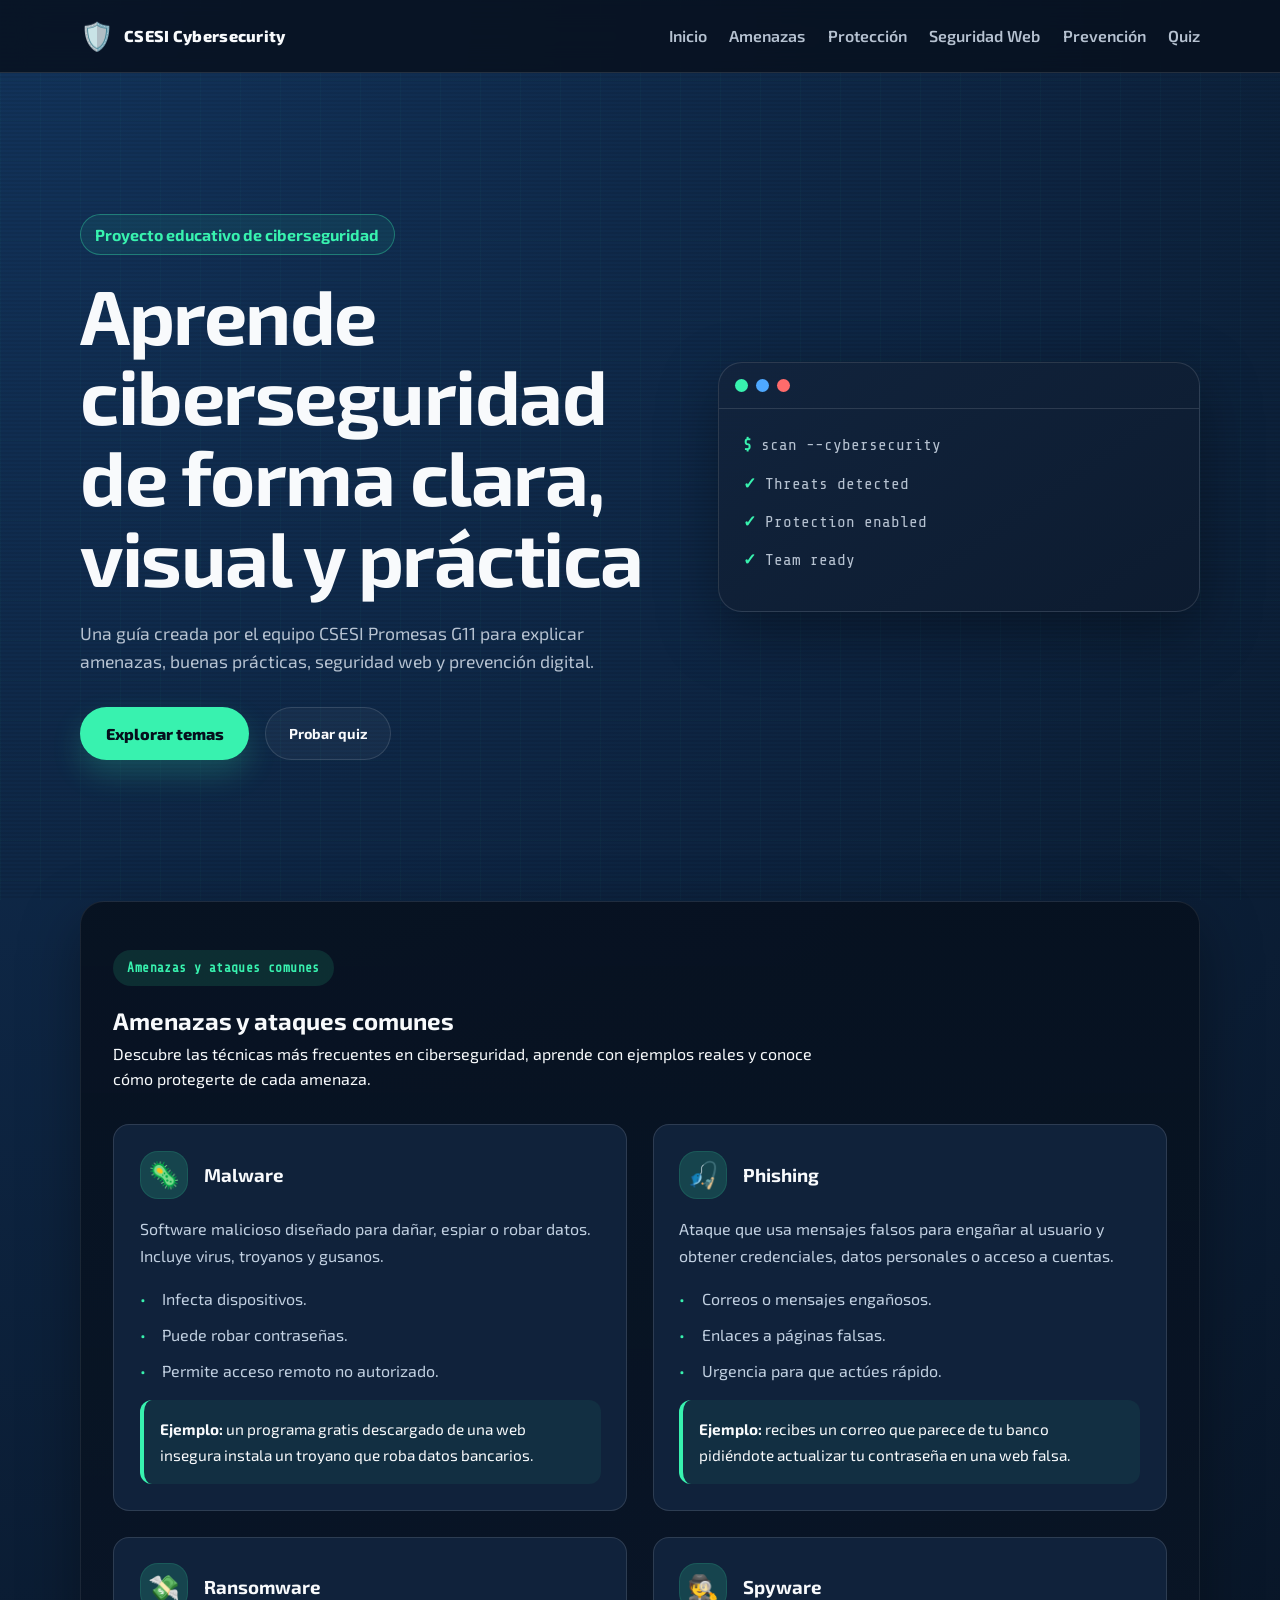
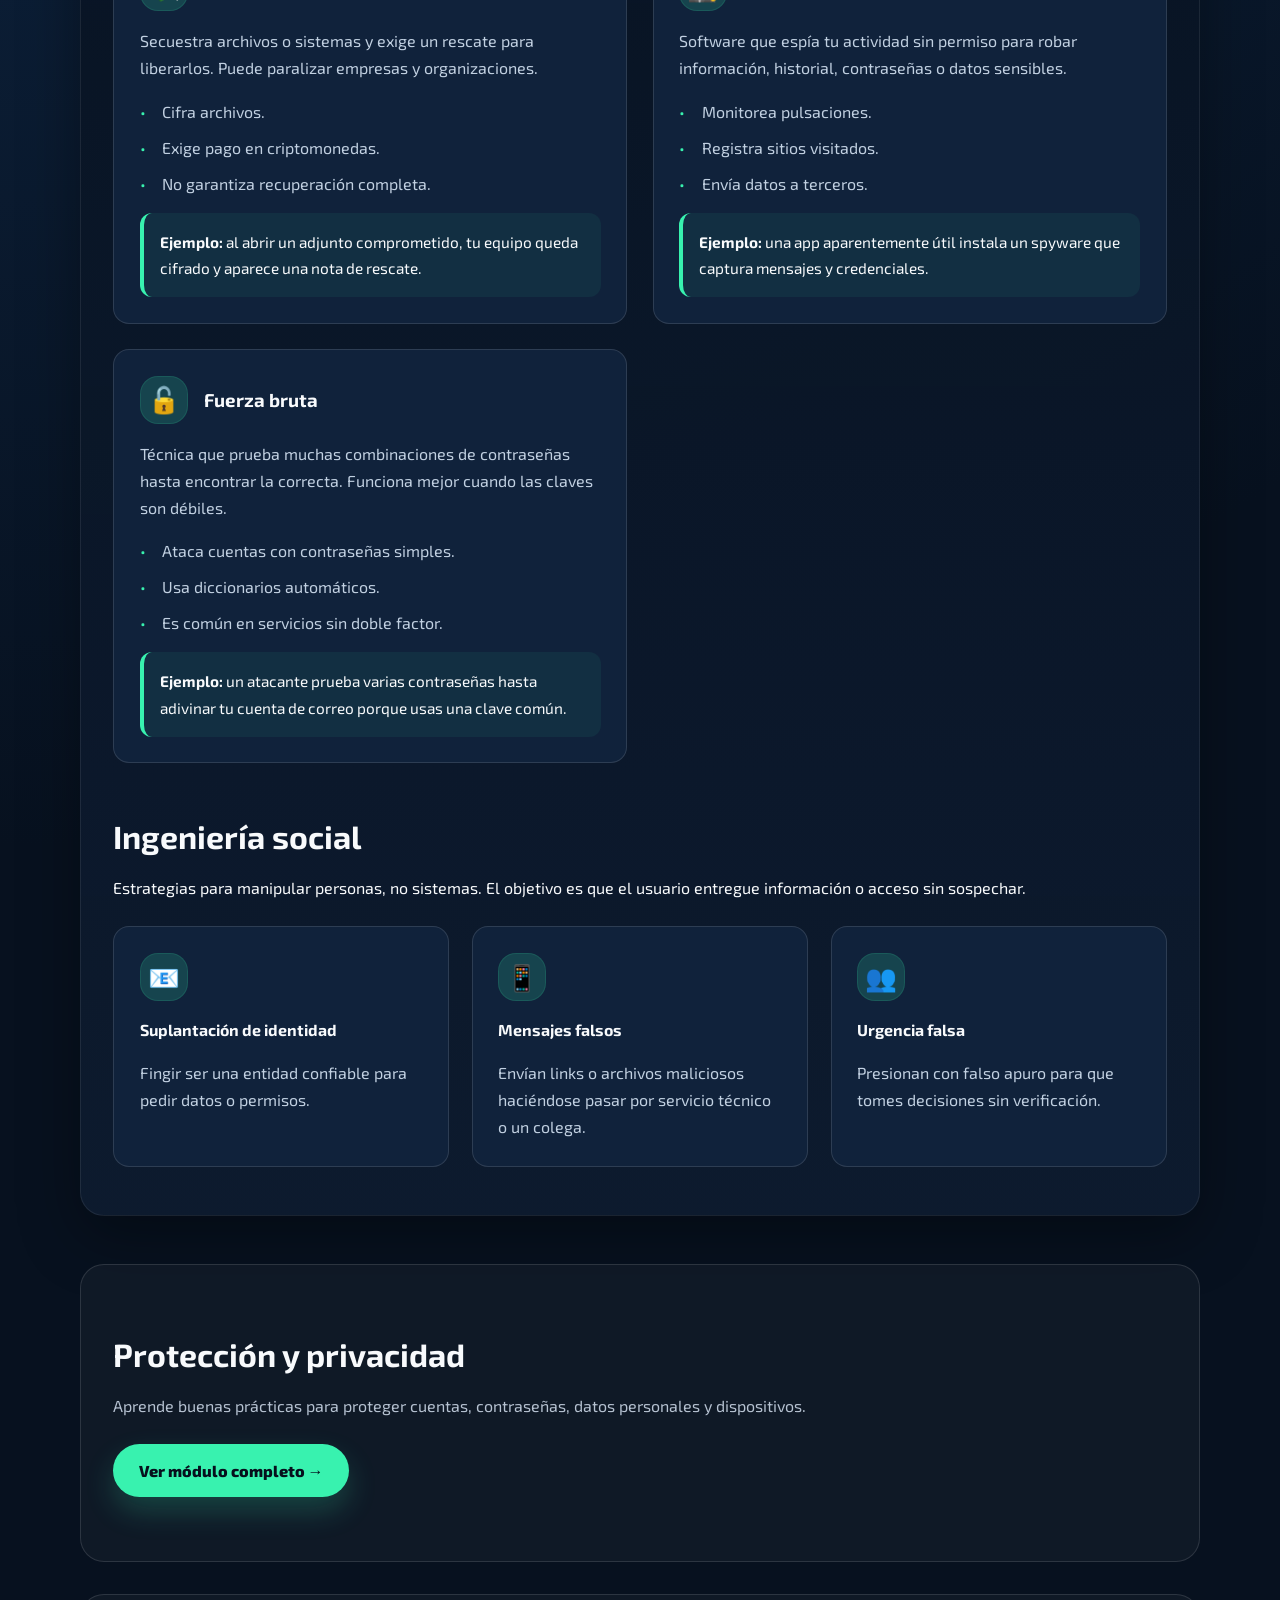
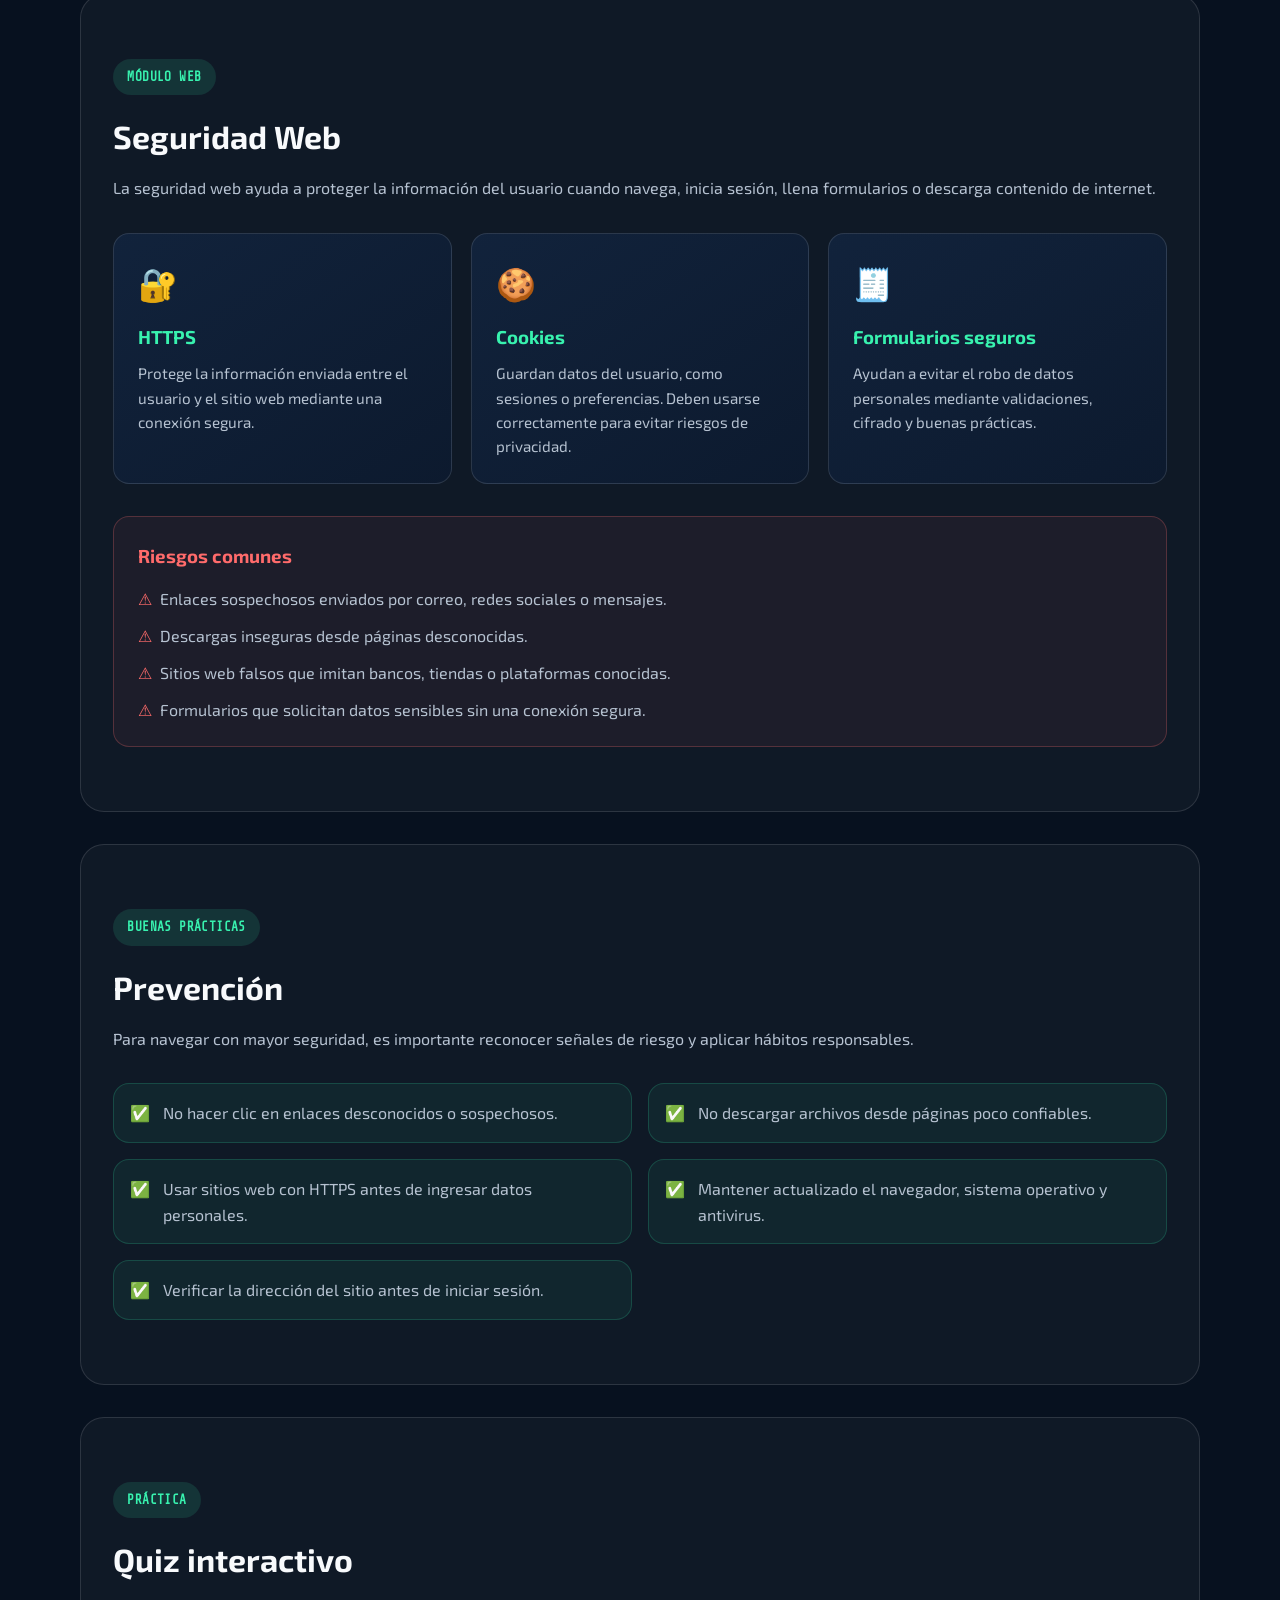
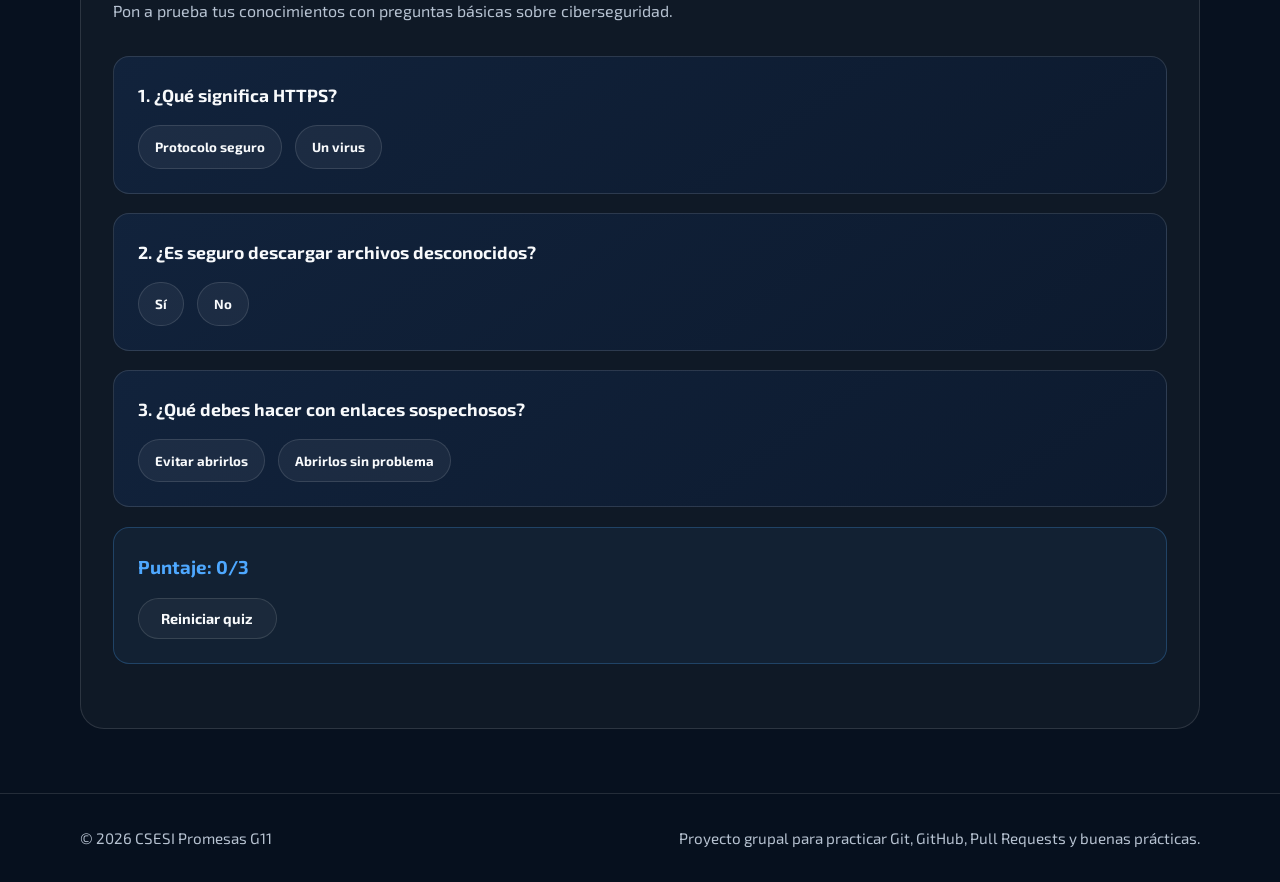
==== commit efd24e4e: ""feat: add web security, prevention and quiz sections - Integrate full threats section into index.ht" ====
--- a/index.html
+++ b/index.html
@@ -3,13 +3,23 @@
 <head>
   <meta charset="UTF-8" />
   <meta name="viewport" content="width=device-width, initial-scale=1.0" />
+
   <title>CSESI Promesas G11 | Cybersecurity Guide</title>
+
   <link rel="stylesheet" href="styles.css" />
   <link rel="stylesheet" href="amenazas.css" />
+
   <link rel="preconnect" href="https://fonts.googleapis.com" />
-  <link href="https://fonts.googleapis.com/css2?family=Share+Tech+Mono&family=Exo+2:wght@300;400;600;800&display=swap" rel="stylesheet" />
+  <link
+    href="https://fonts.googleapis.com/css2?family=Share+Tech+Mono&family=Exo+2:wght@300;400;600;800&display=swap"
+    rel="stylesheet"
+  />
 </head>
+
 <body>
+  <div class="bg-grid"></div>
+  <div class="scanline"></div>
+
   <header class="site-header">
     <nav class="navbar">
       <a href="#home" class="logo">
@@ -26,6 +36,7 @@
         <li><a href="#threats">Amenazas</a></li>
         <li><a href="#protection">Protección</a></li>
         <li><a href="#web-security">Seguridad Web</a></li>
+        <li><a href="#prevention">Prevención</a></li>
         <li><a href="#quiz">Quiz</a></li>
       </ul>
     </nav>
@@ -212,24 +223,161 @@
       <p>
         Aprende buenas prácticas para proteger cuentas, contraseñas, datos personales y dispositivos.
       </p>
-      <br/>
-      <a href="proteccion.html" class="btn btn-primary" style="margin-top:1rem;">
+
+      <br />
+
+      <a href="proteccion.html" class="btn btn-primary">
         Ver módulo completo →
       </a>
     </section>
 
     <section id="web-security" class="section-placeholder">
-      <h2>Seguridad web</h2>
+      <span class="section-tag">MÓDULO WEB</span>
+      <h2>Seguridad Web</h2>
+
       <p>
-        Descubre conceptos como HTTPS, cookies, formularios seguros y navegación responsable.
+        La seguridad web ayuda a proteger la información del usuario cuando navega,
+        inicia sesión, llena formularios o descarga contenido de internet.
       </p>
+
+      <div class="info-grid">
+        <article class="security-card">
+          <span class="security-icon">🔐</span>
+          <h3>HTTPS</h3>
+          <p>
+            Protege la información enviada entre el usuario y el sitio web mediante
+            una conexión segura.
+          </p>
+        </article>
+
+        <article class="security-card">
+          <span class="security-icon">🍪</span>
+          <h3>Cookies</h3>
+          <p>
+            Guardan datos del usuario, como sesiones o preferencias. Deben usarse
+            correctamente para evitar riesgos de privacidad.
+          </p>
+        </article>
+
+        <article class="security-card">
+          <span class="security-icon">🧾</span>
+          <h3>Formularios seguros</h3>
+          <p>
+            Ayudan a evitar el robo de datos personales mediante validaciones,
+            cifrado y buenas prácticas.
+          </p>
+        </article>
+      </div>
+
+      <div class="risk-box">
+        <h3>Riesgos comunes</h3>
+
+        <ul class="risk-list">
+          <li>Enlaces sospechosos enviados por correo, redes sociales o mensajes.</li>
+          <li>Descargas inseguras desde páginas desconocidas.</li>
+          <li>Sitios web falsos que imitan bancos, tiendas o plataformas conocidas.</li>
+          <li>Formularios que solicitan datos sensibles sin una conexión segura.</li>
+        </ul>
+      </div>
+    </section>
+
+    <section id="prevention" class="section-placeholder">
+      <span class="section-tag">BUENAS PRÁCTICAS</span>
+      <h2>Prevención</h2>
+
+      <p>
+        Para navegar con mayor seguridad, es importante reconocer señales de riesgo
+        y aplicar hábitos responsables.
+      </p>
+
+      <ul class="prevention-list">
+        <li>
+          <span>✅</span>
+          No hacer clic en enlaces desconocidos o sospechosos.
+        </li>
+
+        <li>
+          <span>✅</span>
+          No descargar archivos desde páginas poco confiables.
+        </li>
+
+        <li>
+          <span>✅</span>
+          Usar sitios web con HTTPS antes de ingresar datos personales.
+        </li>
+
+        <li>
+          <span>✅</span>
+          Mantener actualizado el navegador, sistema operativo y antivirus.
+        </li>
+
+        <li>
+          <span>✅</span>
+          Verificar la dirección del sitio antes de iniciar sesión.
+        </li>
+      </ul>
     </section>
 
     <section id="quiz" class="section-placeholder">
+      <span class="section-tag">PRÁCTICA</span>
       <h2>Quiz interactivo</h2>
+
       <p>
         Pon a prueba tus conocimientos con preguntas básicas sobre ciberseguridad.
       </p>
+
+      <div class="quiz-container">
+        <article class="quiz-question" data-question="0">
+          <h3>1. ¿Qué significa HTTPS?</h3>
+
+          <div class="quiz-options">
+            <button class="quiz-option" data-correct="true">
+              Protocolo seguro
+            </button>
+
+            <button class="quiz-option" data-correct="false">
+              Un virus
+            </button>
+          </div>
+        </article>
+
+        <article class="quiz-question" data-question="1">
+          <h3>2. ¿Es seguro descargar archivos desconocidos?</h3>
+
+          <div class="quiz-options">
+            <button class="quiz-option" data-correct="false">
+              Sí
+            </button>
+
+            <button class="quiz-option" data-correct="true">
+              No
+            </button>
+          </div>
+        </article>
+
+        <article class="quiz-question" data-question="2">
+          <h3>3. ¿Qué debes hacer con enlaces sospechosos?</h3>
+
+          <div class="quiz-options">
+            <button class="quiz-option" data-correct="true">
+              Evitar abrirlos
+            </button>
+
+            <button class="quiz-option" data-correct="false">
+              Abrirlos sin problema
+            </button>
+          </div>
+        </article>
+
+        <div class="quiz-result">
+          <h3 id="score">Puntaje: 0/3</h3>
+          <p id="final"></p>
+
+          <button id="resetQuiz" class="btn btn-secondary" type="button">
+            Reiniciar quiz
+          </button>
+        </div>
+      </div>
     </section>
   </main>
 
@@ -243,4 +391,4 @@
   <script src="script.js"></script>
   <script src="amenazas.js"></script>
 </body>
-</html>
+</html>
--- a/styles.css
+++ b/styles.css
@@ -1134,3 +1134,191 @@
   .btn { width: 100%; }
   .logo span:last-child { font-size: 0.9rem; }
 }
+/* ================================================================
+   INTEGRACIÓN — Seguridad Web, Prevención y Quiz
+   ================================================================ */
+
+.info-grid {
+  display: grid;
+  grid-template-columns: repeat(3, 1fr);
+  gap: 1.2rem;
+  margin-top: 2rem;
+}
+
+.security-card {
+  background: linear-gradient(145deg, rgba(18, 36, 61, 0.96), rgba(13, 27, 47, 0.96));
+  border: 1px solid var(--border-soft);
+  border-radius: var(--radius-md);
+  padding: 1.5rem;
+  transition: transform 0.2s ease, border-color 0.2s ease;
+}
+
+.security-card:hover {
+  transform: translateY(-4px);
+  border-color: rgba(56, 242, 175, 0.35);
+}
+
+.security-icon {
+  display: inline-block;
+  font-size: 2rem;
+  margin-bottom: 0.8rem;
+}
+
+.security-card h3 {
+  color: var(--primary);
+  margin-bottom: 0.6rem;
+}
+
+.security-card p {
+  color: var(--text-muted);
+  font-size: 0.95rem;
+}
+
+.risk-box {
+  margin-top: 2rem;
+  padding: 1.5rem;
+  border: 1px solid rgba(255, 107, 107, 0.25);
+  border-radius: var(--radius-md);
+  background: rgba(255, 107, 107, 0.06);
+}
+
+.risk-box h3 {
+  color: var(--danger);
+  margin-bottom: 1rem;
+}
+
+.risk-list {
+  display: flex;
+  flex-direction: column;
+  gap: 0.7rem;
+  list-style: none;
+}
+
+.risk-list li {
+  color: var(--text-muted);
+  position: relative;
+  padding-left: 1.4rem;
+}
+
+.risk-list li::before {
+  content: "⚠";
+  position: absolute;
+  left: 0;
+  color: var(--danger);
+}
+
+.prevention-list {
+  display: grid;
+  grid-template-columns: 1fr 1fr;
+  gap: 1rem;
+  margin-top: 2rem;
+  list-style: none;
+}
+
+.prevention-list li {
+  display: flex;
+  align-items: flex-start;
+  gap: 0.8rem;
+  padding: 1rem;
+  border: 1px solid rgba(56, 242, 175, 0.18);
+  border-radius: var(--radius-md);
+  background: rgba(56, 242, 175, 0.06);
+  color: var(--text-muted);
+}
+
+.prevention-list span {
+  flex-shrink: 0;
+}
+
+.quiz-container {
+  margin-top: 2rem;
+  display: grid;
+  gap: 1.2rem;
+}
+
+.quiz-question {
+  padding: 1.5rem;
+  border: 1px solid var(--border-soft);
+  border-radius: var(--radius-md);
+  background: linear-gradient(145deg, rgba(18, 36, 61, 0.96), rgba(13, 27, 47, 0.96));
+}
+
+.quiz-question h3 {
+  margin-bottom: 1rem;
+  font-size: 1.1rem;
+}
+
+.quiz-options {
+  display: flex;
+  flex-wrap: wrap;
+  gap: 0.8rem;
+}
+
+.quiz-option {
+  border: 1px solid var(--border-soft);
+  background: rgba(255, 255, 255, 0.05);
+  color: var(--text-main);
+  padding: 0.8rem 1rem;
+  border-radius: 999px;
+  font-weight: 700;
+  transition: transform 0.2s ease, background 0.2s ease, border-color 0.2s ease;
+}
+
+.quiz-option:hover {
+  transform: translateY(-2px);
+  border-color: rgba(56, 242, 175, 0.35);
+  background: rgba(56, 242, 175, 0.08);
+}
+
+.quiz-option.correct {
+  background: rgba(56, 242, 175, 0.18);
+  border-color: var(--primary);
+  color: var(--primary);
+}
+
+.quiz-option.incorrect {
+  background: rgba(255, 107, 107, 0.18);
+  border-color: var(--danger);
+  color: var(--danger);
+}
+
+.quiz-option.disabled {
+  cursor: not-allowed;
+  opacity: 0.8;
+}
+
+.quiz-result {
+  padding: 1.5rem;
+  border: 1px solid rgba(78, 168, 255, 0.25);
+  border-radius: var(--radius-md);
+  background: rgba(78, 168, 255, 0.06);
+}
+
+.quiz-result h3 {
+  color: var(--secondary);
+  margin-bottom: 0.5rem;
+}
+
+.quiz-result p {
+  color: var(--text-muted);
+  margin-bottom: 1rem;
+}
+
+@media (max-width: 900px) {
+  .info-grid {
+    grid-template-columns: 1fr;
+  }
+
+  .prevention-list {
+    grid-template-columns: 1fr;
+  }
+}
+
+@media (max-width: 520px) {
+  .quiz-options {
+    flex-direction: column;
+  }
+
+  .quiz-option {
+    width: 100%;
+  }
